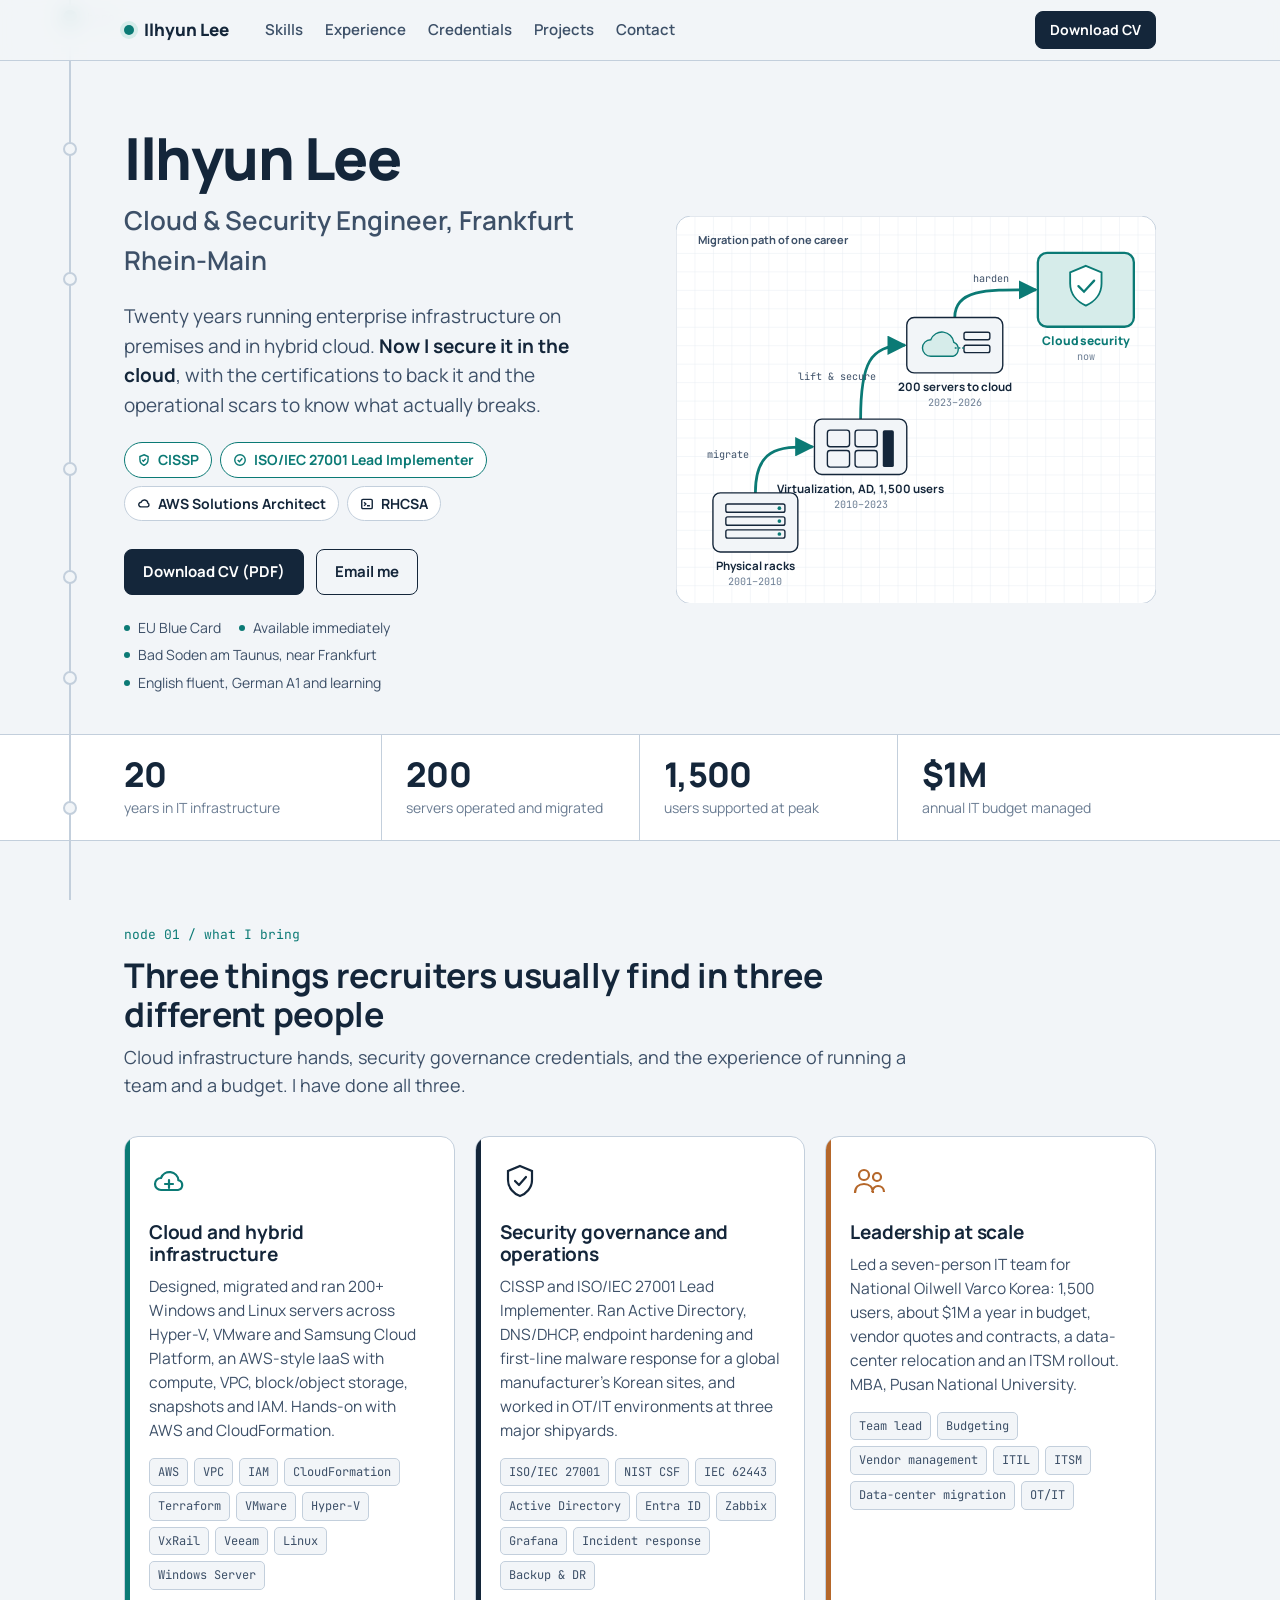
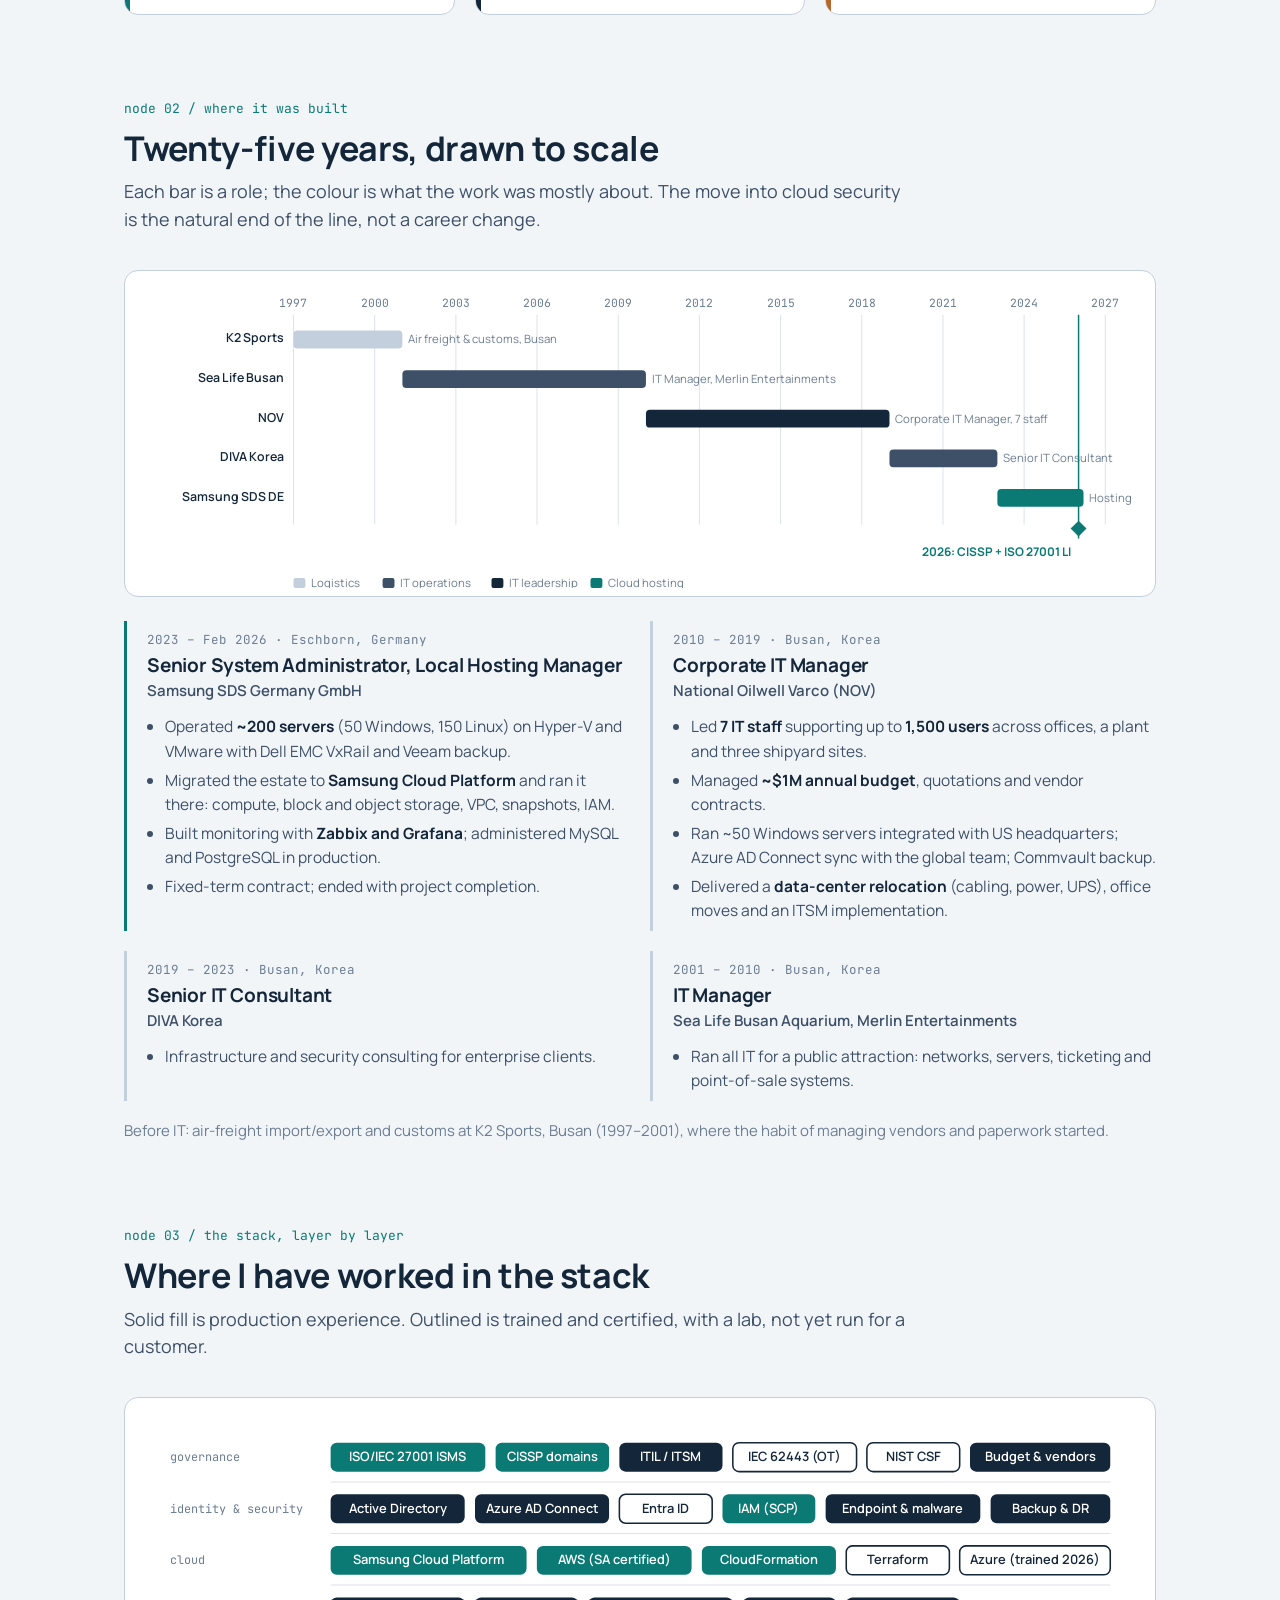
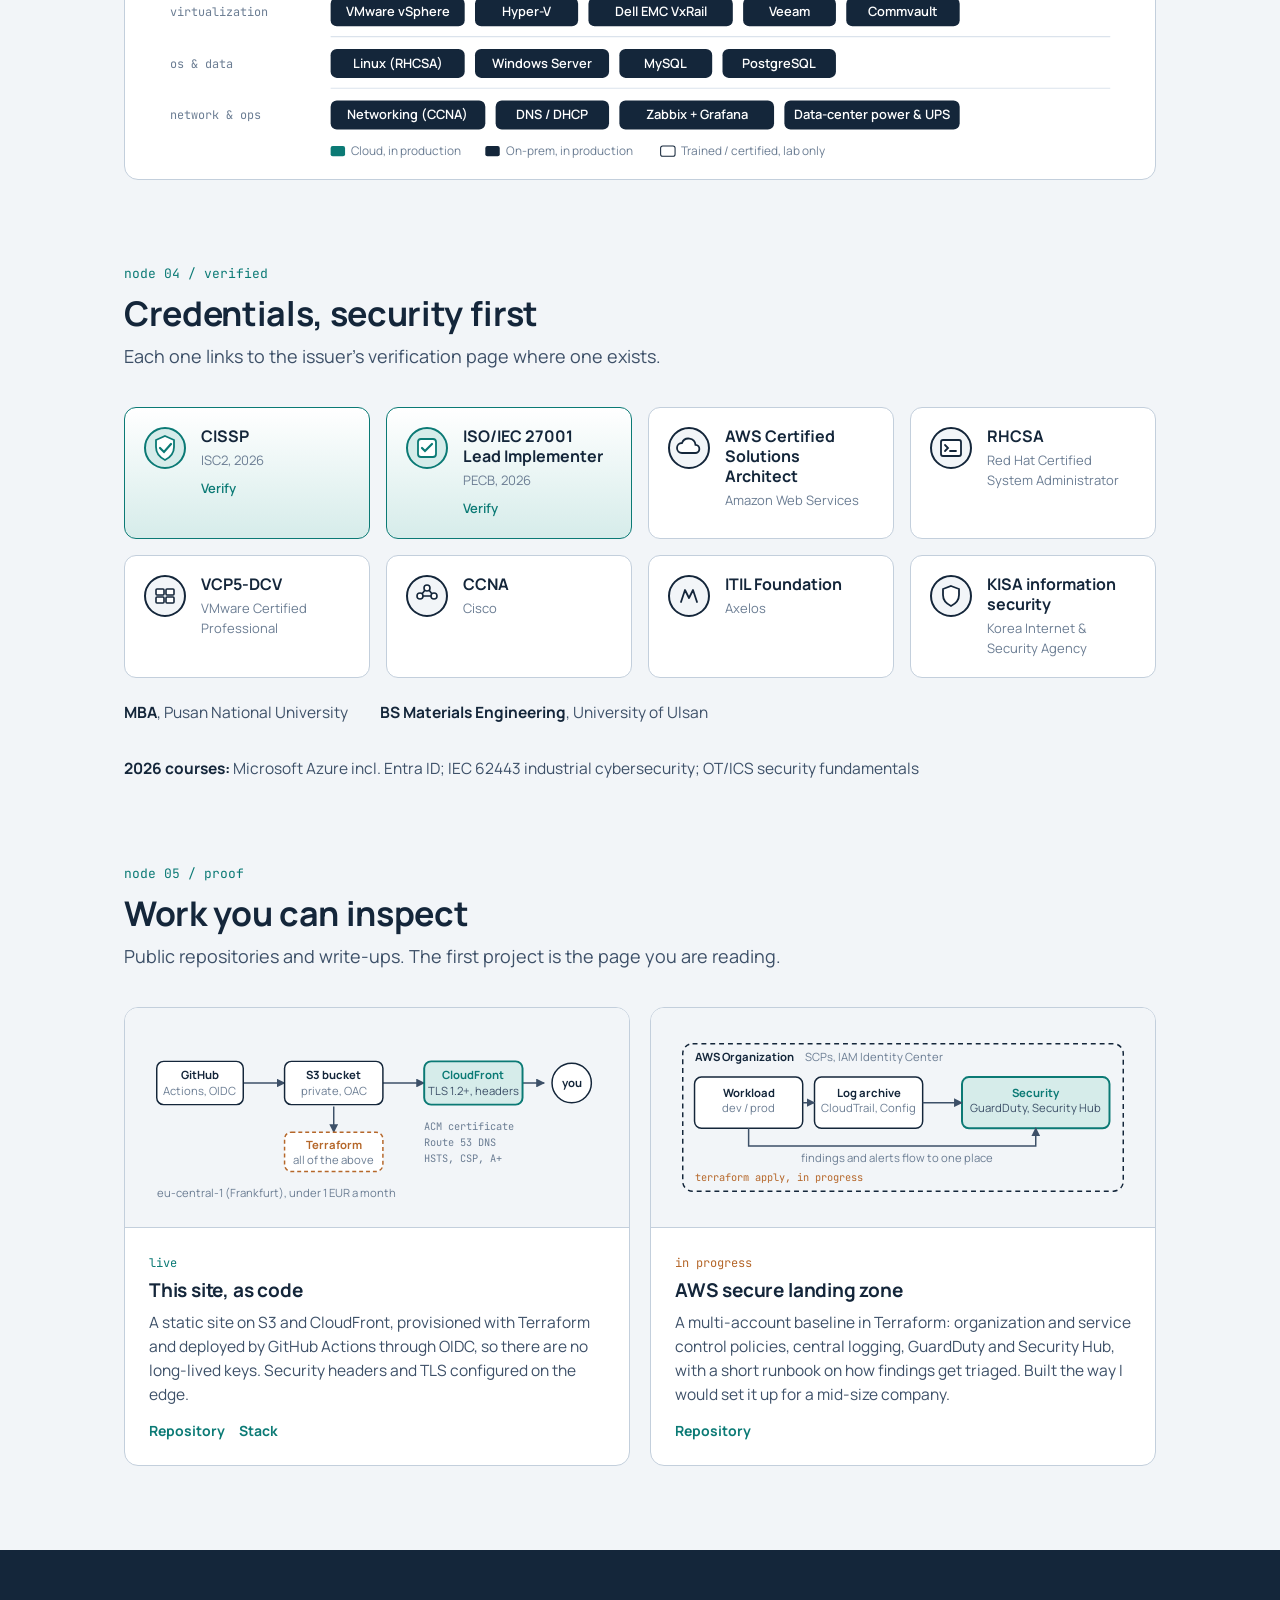
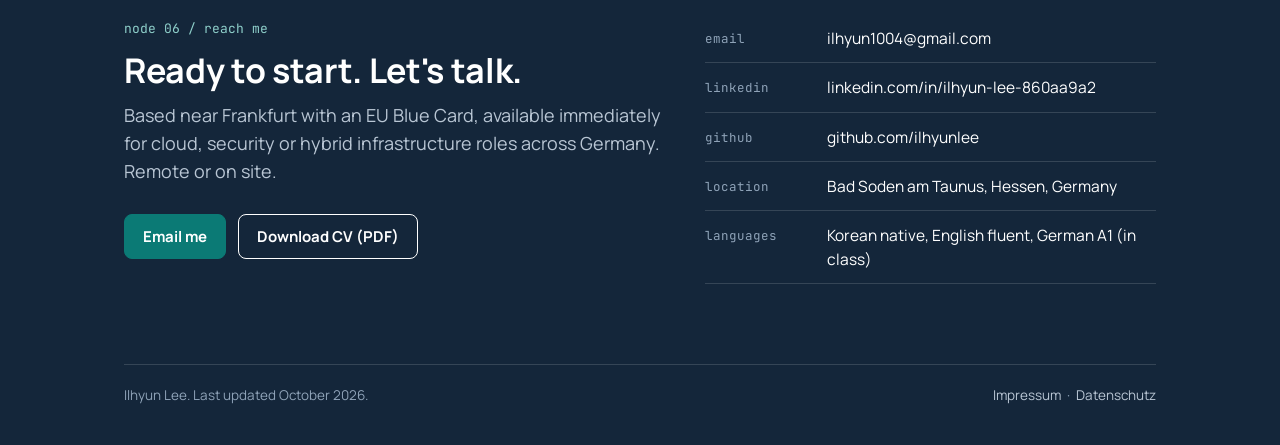
==== index.html @ 4c175e72 "Update GitHub links in index.html" ====
<!DOCTYPE html>
<html lang="en">
<head>
<meta charset="UTF-8">
<meta name="viewport" content="width=device-width, initial-scale=1">
<title>Ilhyun Lee — Cloud & Security Engineer</title>
<meta name="description" content="20+ years running enterprise infrastructure, now securing it in the cloud. CISSP, ISO/IEC 27001 Lead Implementer, AWS Solutions Architect. Frankfurt Rhein-Main, EU Blue Card, available immediately.">
<meta property="og:title" content="Ilhyun Lee — Cloud & Security Engineer">
<meta property="og:description" content="20+ years of infrastructure, now secured in the cloud. CISSP · ISO 27001 LI · AWS SA. Frankfurt area, available now.">
<meta property="og:type" content="profile">

<script type="application/ld+json">
{"@context":"https://schema.org","@type":"Person","name":"Ilhyun Lee","jobTitle":"Cloud & Security Engineer","address":{"@type":"PostalAddress","addressLocality":"Bad Soden am Taunus","addressCountry":"DE"},"email":"mailto:ilhyun1004@gmail.com","url":"https://www.linkedin.com/in/ilhyun-lee-860aa9a2","alumniOf":["University of Ulsan","Pusan National University"],"knowsAbout":["AWS","Cloud security","ISO/IEC 27001","CISSP","VMware","Hyper-V","Linux","Active Directory","IT management"]}
</script>
<style>
  @font-face { font-family: 'Manrope'; font-style: normal; font-weight: 400; font-display: swap; src: url('fonts/manrope-latin-400-normal.woff2') format('woff2'); }
  @font-face { font-family: 'Manrope'; font-style: normal; font-weight: 500; font-display: swap; src: url('fonts/manrope-latin-500-normal.woff2') format('woff2'); }
  @font-face { font-family: 'Manrope'; font-style: normal; font-weight: 600; font-display: swap; src: url('fonts/manrope-latin-600-normal.woff2') format('woff2'); }
  @font-face { font-family: 'Manrope'; font-style: normal; font-weight: 700; font-display: swap; src: url('fonts/manrope-latin-700-normal.woff2') format('woff2'); }
  @font-face { font-family: 'Manrope'; font-style: normal; font-weight: 800; font-display: swap; src: url('fonts/manrope-latin-800-normal.woff2') format('woff2'); }
  @font-face { font-family: 'JetBrains Mono'; font-style: normal; font-weight: 400; font-display: swap; src: url('fonts/jetbrains-mono-latin-400-normal.woff2') format('woff2'); }
  @font-face { font-family: 'JetBrains Mono'; font-style: normal; font-weight: 500; font-display: swap; src: url('fonts/jetbrains-mono-latin-500-normal.woff2') format('woff2'); }
  :root {
    --paper: #f2f5f8;
    --paper-2: #e6ebf1;
    --ink: #14263a;
    --ink-2: #3d5068;
    --ink-3: #6b7d93;
    --line: #c3cfdc;
    --teal: #0b7a75;
    --teal-soft: #d6ecea;
    --copper: #b5672a;
    --copper-soft: #f3e3d4;
    --white: #ffffff;
    --mono: "JetBrains Mono", ui-monospace, SFMono-Regular, Menlo, monospace;
    --sans: "Manrope", -apple-system, "Segoe UI", sans-serif;
    --max: 1080px;
  }
  * { box-sizing: border-box; }
  html { scroll-behavior: smooth; }
  @media (prefers-reduced-motion: reduce) { html { scroll-behavior: auto; } .reveal, .trace path { transition: none !important; animation: none !important; opacity: 1 !important; transform: none !important; stroke-dashoffset: 0 !important; } }
  body { margin: 0; background: var(--paper); color: var(--ink); font-family: var(--sans); font-size: 17px; line-height: 1.55; -webkit-font-smoothing: antialiased; }
  a { color: var(--teal); text-decoration: none; }
  a:hover { text-decoration: underline; }
  :focus-visible { outline: 3px solid var(--copper); outline-offset: 3px; border-radius: 4px; }
  h1, h2, h3 { margin: 0; line-height: 1.15; letter-spacing: -0.01em; }
  h2 { font-size: clamp(26px, 3.2vw, 34px); font-weight: 700; }
  h3 { font-size: 19px; font-weight: 700; }
  p { margin: 0; }
  .mono { font-family: var(--mono); font-size: 13px; letter-spacing: 0; }
  .wrap { max-width: var(--max); margin: 0 auto; padding: 0 24px; }

  /* ---------- nav ---------- */
  .nav { position: sticky; top: 0; z-index: 50; background: rgba(242,245,248,.88); backdrop-filter: blur(10px); border-bottom: 1px solid var(--line); }
  .nav .wrap { display: flex; align-items: center; gap: 24px; height: 60px; }
  .brand { font-weight: 800; font-size: 17px; color: var(--ink); display: flex; align-items: center; gap: 10px; }
  .brand .dot { width: 10px; height: 10px; border-radius: 50%; background: var(--teal); box-shadow: 0 0 0 4px var(--teal-soft); }
  .nav-links { display: flex; gap: 22px; margin-left: 12px; font-size: 15px; font-weight: 600; }
  .nav-links a { color: var(--ink-2); }
  .nav-links a.active { color: var(--teal); }
  .nav .spacer { flex: 1; }
  .btn { display: inline-flex; align-items: center; gap: 8px; padding: 10px 18px; border-radius: 8px; font-weight: 700; font-size: 15px; border: 1.5px solid var(--ink); color: var(--ink); background: transparent; cursor: pointer; }
  .btn:hover { text-decoration: none; background: var(--white); }
  .btn.primary { background: var(--ink); color: var(--white); }
  .btn.primary:hover { background: #1f3a55; }
  .btn.small { padding: 7px 14px; font-size: 14px; }
  @media (max-width: 760px) { .nav-links { display: none; } }

  /* ---------- page trace (left cable) ---------- */
  .trace { position: fixed; left: max(12px, calc((100vw - var(--max)) / 2 - 44px)); top: 0; height: 100vh; width: 28px; pointer-events: none; z-index: 5; }
  .trace .rail { position: absolute; left: 13px; top: 0; bottom: 0; width: 2px; background: var(--line); }
  .trace .fill { position: absolute; left: 13px; top: 0; width: 2px; background: var(--teal); height: 0; transition: height .15s linear; }
  .trace .node { position: absolute; left: 7px; width: 14px; height: 14px; border-radius: 50%; background: var(--paper); border: 2px solid var(--line); transition: all .3s; }
  .trace .node.on { border-color: var(--teal); background: var(--teal); box-shadow: 0 0 0 5px var(--teal-soft); }
  .trace .node span { position: absolute; left: 22px; top: -3px; white-space: nowrap; font-family: var(--mono); font-size: 11px; color: var(--ink-3); opacity: 0; transition: opacity .3s; }
  .trace .node.on span { opacity: 1; }
  @media (max-width: 1240px) { .trace { display: none; } }

  /* ---------- hero ---------- */
  .hero { padding: 64px 0 40px; }
  .hero .wrap { display: grid; grid-template-columns: 1.05fr 1fr; gap: 48px; align-items: center; }
  .hero h1 { font-size: clamp(38px, 5vw, 58px); font-weight: 800; letter-spacing: -0.025em; }
  .hero .role { font-size: clamp(20px, 2.4vw, 26px); font-weight: 600; color: var(--ink-2); margin-top: 8px; }
  .hero .lead { font-size: 19px; margin-top: 22px; max-width: 34em; color: var(--ink-2); }
  .hero .lead strong { color: var(--ink); }
  .creds { display: flex; flex-wrap: wrap; gap: 8px; margin-top: 22px; }
  .cred { display: inline-flex; align-items: center; gap: 7px; padding: 6px 12px; border-radius: 999px; background: var(--white); border: 1px solid var(--line); font-weight: 700; font-size: 14px; color: var(--ink); }
  .cred svg { width: 14px; height: 14px; }
  .cred.new { border-color: var(--teal); color: var(--teal); }
  .ctas { display: flex; gap: 12px; margin-top: 28px; flex-wrap: wrap; }
  .facts { display: flex; flex-wrap: wrap; gap: 6px 18px; margin-top: 22px; font-size: 14px; color: var(--ink-2); }
  .facts span::before { content: ""; display: inline-block; width: 6px; height: 6px; border-radius: 50%; background: var(--teal); margin-right: 8px; vertical-align: 2px; }
  .hero-map { width: 100%; height: auto; }
  @media (max-width: 900px) { .hero .wrap { grid-template-columns: 1fr; } .hero { padding-top: 40px; } }

  /* ---------- stats band ---------- */
  .stats { border-top: 1px solid var(--line); border-bottom: 1px solid var(--line); background: var(--white); }
  .stats .wrap { display: grid; grid-template-columns: repeat(4, 1fr); }
  .stat { padding: 22px 24px 22px 0; border-right: 1px solid var(--line); }
  .stat:last-child { border-right: none; }
  .stat + .stat { padding-left: 24px; }
  .stat b { display: block; font-size: 34px; font-weight: 800; letter-spacing: -0.02em; line-height: 1; }
  .stat small { display: block; margin-top: 6px; color: var(--ink-3); font-size: 14px; }
  @media (max-width: 760px) { .stats .wrap { grid-template-columns: 1fr 1fr; } .stat:nth-child(2) { border-right: none; } .stat:nth-child(3) { padding-left: 0; } }

  /* ---------- sections ---------- */
  section.block { padding: 84px 0 0; }
  .sec-head { display: grid; grid-template-columns: 1fr; gap: 10px; margin-bottom: 36px; max-width: 46em; }
  .sec-head p { color: var(--ink-2); font-size: 18px; }
  .sec-head .mono { color: var(--teal); }
  .connector { display: block; width: 100%; height: 56px; margin: 28px 0 -28px; }
  @media (max-width: 760px) { section.block { padding-top: 60px; } }

  /* pillars */
  .pillars { display: grid; grid-template-columns: repeat(3, 1fr); gap: 20px; }
  .pillar { background: var(--white); border: 1px solid var(--line); border-radius: 14px; padding: 24px; position: relative; overflow: hidden; }
  .pillar::before { content: ""; position: absolute; left: 0; top: 0; bottom: 0; width: 5px; background: var(--teal); }
  .pillar:nth-child(2)::before { background: var(--ink); }
  .pillar:nth-child(3)::before { background: var(--copper); }
  .pillar .ico { width: 40px; height: 40px; margin-bottom: 14px; }
  .pillar p { color: var(--ink-2); font-size: 15.5px; margin-top: 8px; }
  .tags { display: flex; flex-wrap: wrap; gap: 6px; margin-top: 16px; }
  .tags span { font-family: var(--mono); font-size: 12px; padding: 4px 8px; border-radius: 5px; background: var(--paper); border: 1px solid var(--line); color: var(--ink-2); }
  @media (max-width: 860px) { .pillars { grid-template-columns: 1fr; } }

  /* timeline */
  .timeline { background: var(--white); border: 1px solid var(--line); border-radius: 14px; padding: 20px 20px 8px; overflow-x: auto; }
  .timeline svg { width: 100%; min-width: 720px; height: auto; display: block; }
  .roles { display: grid; grid-template-columns: repeat(2, 1fr); gap: 20px; margin-top: 24px; }
  .role-card { border-left: 3px solid var(--line); padding: 4px 0 4px 20px; }
  .role-card.now { border-left-color: var(--teal); }
  .role-card .when { font-family: var(--mono); font-size: 12.5px; color: var(--ink-3); }
  .role-card h3 { margin-top: 4px; }
  .role-card .org { color: var(--ink-2); font-weight: 600; font-size: 15px; margin-top: 2px; }
  .role-card ul { margin: 12px 0 0; padding-left: 18px; color: var(--ink-2); font-size: 15.5px; }
  .role-card li { margin-bottom: 5px; }
  .role-card li b { color: var(--ink); font-weight: 700; }
  .earlier { margin-top: 18px; color: var(--ink-3); font-size: 15px; }
  @media (max-width: 860px) { .roles { grid-template-columns: 1fr; } }

  /* skills stack */
  .stack { background: var(--white); border: 1px solid var(--line); border-radius: 14px; padding: 20px; }
  .stack svg { width: 100%; height: auto; display: block; }

  /* certs */
  .certs { display: grid; grid-template-columns: repeat(4, 1fr); gap: 16px; }
  .cert { background: var(--white); border: 1px solid var(--line); border-radius: 12px; padding: 18px; display: grid; grid-template-columns: 44px 1fr; gap: 14px; align-items: start; }
  .cert.key { border-color: var(--teal); background: linear-gradient(180deg, var(--white), var(--teal-soft)); }
  .cert .seal { width: 44px; height: 44px; }
  .cert b { display: block; font-size: 16px; line-height: 1.25; }
  .cert small { display: block; color: var(--ink-3); font-size: 13px; margin-top: 4px; }
  .cert a { font-size: 13px; font-weight: 600; margin-top: 8px; display: inline-block; }
  .edu { margin-top: 22px; display: flex; gap: 32px; flex-wrap: wrap; color: var(--ink-2); font-size: 15.5px; }
  .edu b { color: var(--ink); }
  @media (max-width: 900px) { .certs { grid-template-columns: repeat(2, 1fr); } }
  @media (max-width: 520px) { .certs { grid-template-columns: 1fr; } }

  /* projects */
  .projects { display: grid; grid-template-columns: 1fr 1fr; gap: 20px; }
  .project { background: var(--white); border: 1px solid var(--line); border-radius: 14px; overflow: hidden; display: flex; flex-direction: column; }
  .project .fig { background: var(--paper); border-bottom: 1px solid var(--line); padding: 16px; }
  .project .fig svg { width: 100%; height: auto; display: block; }
  .project .body { padding: 20px 24px 24px; }
  .project .status { font-family: var(--mono); font-size: 12px; color: var(--teal); }
  .project .status.plan { color: var(--copper); }
  .project h3 { margin-top: 6px; }
  .project p { color: var(--ink-2); font-size: 15.5px; margin-top: 8px; }
  .project .links { margin-top: 14px; display: flex; gap: 14px; font-weight: 700; font-size: 14px; }
  @media (max-width: 860px) { .projects { grid-template-columns: 1fr; } }

  /* contact */
  .contact { margin-top: 84px; background: var(--ink); color: var(--white); padding: 64px 0 40px; }
  .contact h2 { color: var(--white); }
  .contact .wrap { display: grid; grid-template-columns: 1.2fr 1fr; gap: 40px; align-items: start; }
  .contact p { color: #b9c6d4; font-size: 18px; margin-top: 12px; max-width: 32em; }
  .contact .ctas .btn { border-color: var(--white); color: var(--white); }
  .contact .ctas .btn.primary { background: var(--teal); border-color: var(--teal); }
  .contact .ctas .btn:hover { background: rgba(255,255,255,.08); }
  .contact .ctas .btn.primary:hover { background: #0d8f89; }
  .chan { list-style: none; margin: 0; padding: 0; }
  .chan li { display: grid; grid-template-columns: 110px 1fr; gap: 12px; padding: 12px 0; border-bottom: 1px solid rgba(255,255,255,.14); font-size: 15.5px; }
  .chan li span:first-child { color: #8fa3b8; font-family: var(--mono); font-size: 12.5px; padding-top: 3px; }
  .chan a { color: var(--white); }
  .foot { margin-top: 40px; padding-top: 20px; border-top: 1px solid rgba(255,255,255,.14); display: flex; justify-content: space-between; flex-wrap: wrap; gap: 10px; font-size: 13.5px; color: #8fa3b8; }
  .foot a { color: #b9c6d4; }
  @media (max-width: 860px) { .contact .wrap { grid-template-columns: 1fr; } }

  /* reveal: one orchestrated entrance per section */
  .reveal { opacity: 0; transform: translateY(14px); transition: opacity .6s ease, transform .6s ease; }
  .reveal.in { opacity: 1; transform: none; }
  /* draw-in for svg paths */
  .draw path.d, .draw line.d, .draw polyline.d { stroke-dasharray: 1200; stroke-dashoffset: 1200; transition: stroke-dashoffset 1.6s ease .2s; }
  .draw.in path.d, .draw.in line.d, .draw.in polyline.d { stroke-dashoffset: 0; }
</style>
</head>
<body>

<!-- left page trace -->
<div class="trace" aria-hidden="true">
  <div class="rail"></div><div class="fill" id="traceFill"></div>
</div>

<header class="nav">
  <div class="wrap">
    <a class="brand" href="#top"><span class="dot"></span>Ilhyun Lee</a>
    <nav class="nav-links" aria-label="Sections">
      <a href="#skills">Skills</a><a href="#experience">Experience</a><a href="#credentials">Credentials</a><a href="#projects">Projects</a><a href="#contact">Contact</a>
    </nav>
    <span class="spacer"></span>
    <a class="btn small primary" href="Ilhyun-Lee-CV-EN.pdf" download>Download CV</a>
  </div>
</header>

<main id="top">
<!-- ================= HERO ================= -->
<section class="hero">
  <div class="wrap">
    <div>
      <h1>Ilhyun Lee</h1>
      <p class="role">Cloud &amp; Security Engineer, Frankfurt Rhein-Main</p>
      <p class="lead">Twenty years running enterprise infrastructure on premises and in hybrid cloud. <strong>Now I secure it in the cloud</strong>, with the certifications to back it and the operational scars to know what actually breaks.</p>
      <div class="creds">
        <span class="cred new"><svg viewBox="0 0 24 24" fill="none" stroke="currentColor" stroke-width="2.4"><path d="M12 3l7 3v5c0 5-3.5 8.5-7 10-3.5-1.5-7-5-7-10V6z"/><path d="M9 12l2 2 4-4"/></svg>CISSP</span>
        <span class="cred new"><svg viewBox="0 0 24 24" fill="none" stroke="currentColor" stroke-width="2.4"><circle cx="12" cy="12" r="9"/><path d="M8 12l3 3 5-6"/></svg>ISO/IEC 27001 Lead Implementer</span>
        <span class="cred"><svg viewBox="0 0 24 24" fill="none" stroke="currentColor" stroke-width="2.4"><path d="M7 17a4 4 0 010-8 6 6 0 0111.6 1.5A3.5 3.5 0 0118 17z"/></svg>AWS Solutions Architect</span>
        <span class="cred"><svg viewBox="0 0 24 24" fill="none" stroke="currentColor" stroke-width="2.4"><rect x="3" y="4" width="18" height="16" rx="2"/><path d="M7 9l3 3-3 3M12 15h5"/></svg>RHCSA</span>
      </div>
      <div class="ctas">
        <a class="btn primary" href="Ilhyun-Lee-CV-EN.pdf" download>Download CV (PDF)</a>
        <a class="btn" href="mailto:ilhyun1004@gmail.com">Email me</a>
      </div>
      <div class="facts">
        <span>EU Blue Card</span><span>Available immediately</span><span>Bad Soden am Taunus, near Frankfurt</span><span>English fluent, German A1 and learning</span>
      </div>
    </div>

    <!-- hero map: career as a migration path -->
    <svg class="hero-map draw" viewBox="0 0 520 420" role="img" aria-label="Career path drawn as a migration map: physical racks, virtualization, hybrid and cloud platform, and now cloud security" font-family="Manrope, sans-serif">
      <defs>
        <marker id="ar" viewBox="0 0 10 10" refX="9" refY="5" markerWidth="7" markerHeight="7" orient="auto"><path d="M0 0L10 5L0 10z" fill="#0b7a75"/></marker>
        <pattern id="grid" width="20" height="20" patternUnits="userSpaceOnUse"><path d="M20 0H0V20" fill="none" stroke="#dbe3ec" stroke-width="1"/></pattern>
      </defs>
      <rect width="520" height="420" rx="16" fill="#fff" stroke="#c3cfdc"/>
      <rect x="1" y="1" width="518" height="418" rx="16" fill="url(#grid)" opacity=".7"/>

      <!-- route -->
      <g fill="none" stroke="#0b7a75" stroke-width="3" marker-end="url(#ar)">
        <path class="d" d="M86 300 C 86 252, 110 250, 148 250"/>
        <path class="d" d="M200 220 C 200 160, 210 140, 248 140"/>
        <path class="d" d="M302 110 C 302 78, 340 80, 390 80"/>
      </g>

      <!-- node 1: physical -->
      <g>
        <rect x="40" y="300" width="92" height="64" rx="8" fill="#f2f5f8" stroke="#14263a" stroke-width="1.5"/>
        <g stroke="#14263a" stroke-width="1.5" fill="none">
          <rect x="54" y="312" width="64" height="9" rx="2"/><rect x="54" y="326" width="64" height="9" rx="2"/><rect x="54" y="340" width="64" height="9" rx="2"/>
        </g>
        <g fill="#0b7a75"><circle cx="112" cy="316.5" r="2"/><circle cx="112" cy="330.5" r="2"/><circle cx="112" cy="344.5" r="2"/></g>
        <text x="86" y="384" text-anchor="middle" font-size="12.5" font-weight="700" fill="#14263a">Physical racks</text>
        <text x="86" y="400" text-anchor="middle" font-size="11" fill="#6b7d93" font-family="JetBrains Mono, monospace">2001–2010</text>
      </g>

      <!-- node 2: virtualization + DC ops -->
      <g>
        <rect x="150" y="220" width="100" height="60" rx="8" fill="#f2f5f8" stroke="#14263a" stroke-width="1.5"/>
        <g fill="none" stroke="#14263a" stroke-width="1.5">
          <rect x="164" y="232" width="24" height="18" rx="3"/><rect x="194" y="232" width="24" height="18" rx="3"/><rect x="164" y="254" width="24" height="18" rx="3"/><rect x="194" y="254" width="24" height="18" rx="3"/>
        </g>
        <rect x="224" y="232" width="12" height="40" rx="2" fill="#14263a"/>
        <text x="200" y="300" text-anchor="middle" font-size="12.5" font-weight="700" fill="#14263a">Virtualization, AD, 1,500 users</text>
        <text x="200" y="316" text-anchor="middle" font-size="11" fill="#6b7d93" font-family="JetBrains Mono, monospace">2010–2023</text>
      </g>

      <!-- node 3: hybrid / cloud platform -->
      <g>
        <rect x="250" y="110" width="104" height="60" rx="8" fill="#f2f5f8" stroke="#14263a" stroke-width="1.5"/>
        <path d="M276 152a9 9 0 010-18 13 13 0 0125 3 8 8 0 01-1 15z" fill="#d6ecea" stroke="#0b7a75" stroke-width="1.5"/>
        <g fill="none" stroke="#14263a" stroke-width="1.5"><rect x="312" y="126" width="28" height="8" rx="2"/><rect x="312" y="140" width="28" height="8" rx="2"/></g>
        <path d="M302 143h10" stroke="#0b7a75" stroke-width="1.5" stroke-dasharray="2 2"/>
        <text x="302" y="190" text-anchor="middle" font-size="12.5" font-weight="700" fill="#14263a">200 servers to cloud</text>
        <text x="302" y="206" text-anchor="middle" font-size="11" fill="#6b7d93" font-family="JetBrains Mono, monospace">2023–2026</text>
      </g>

      <!-- node 4: cloud security (now) -->
      <g>
        <rect x="392" y="40" width="104" height="80" rx="10" fill="#d6ecea" stroke="#0b7a75" stroke-width="2.5"/>
        <path d="M444 54l17 7v12c0 12-8 20-17 24-9-4-17-12-17-24V61z" fill="#fff" stroke="#0b7a75" stroke-width="2"/>
        <path d="M436 76l6 6 11-12" fill="none" stroke="#0b7a75" stroke-width="2.5" stroke-linecap="round"/>
        <text x="444" y="140" text-anchor="middle" font-size="13" font-weight="800" fill="#0b7a75">Cloud security</text>
        <text x="444" y="156" text-anchor="middle" font-size="11" fill="#6b7d93" font-family="JetBrains Mono, monospace">now</text>
      </g>

      <!-- legend chips along the route -->
      <g font-size="11" font-family="JetBrains Mono, monospace" fill="#3d5068">
        <text x="34" y="262">migrate</text>
        <text x="132" y="178">lift &amp; secure</text>
        <text x="322" y="72">harden</text>
      </g>
      <text x="24" y="30" font-size="12" font-weight="700" fill="#3d5068">Migration path of one career</text>
    </svg>
  </div>
</section>

<!-- ================= STATS ================= -->
<div class="stats">
  <div class="wrap">
    <div class="stat"><b data-count="20">20</b><small>years in IT infrastructure</small></div>
    <div class="stat"><b data-count="200">200</b><small>servers operated and migrated</small></div>
    <div class="stat"><b data-count="1500">1,500</b><small>users supported at peak</small></div>
    <div class="stat"><b>$1M</b><small>annual IT budget managed</small></div>
  </div>
</div>

<!-- ================= SKILLS ================= -->
<section class="block reveal" id="skills">
  <div class="wrap">
    <div class="sec-head">
      <span class="mono">node 01 / what I bring</span>
      <h2>Three things recruiters usually find in three different people</h2>
      <p>Cloud infrastructure hands, security governance credentials, and the experience of running a team and a budget. I have done all three.</p>
    </div>
    <div class="pillars">
      <article class="pillar">
        <svg class="ico" viewBox="0 0 40 40" fill="none" stroke="#0b7a75" stroke-width="2.2"><path d="M12 29a6 6 0 010-12 9 9 0 0117.4 2.2A5 5 0 0129 29z"/><path d="M16 23h8M20 19v8" stroke-linecap="round"/></svg>
        <h3>Cloud and hybrid infrastructure</h3>
        <p>Designed, migrated and ran 200+ Windows and Linux servers across Hyper-V, VMware and Samsung Cloud Platform, an AWS-style IaaS with compute, VPC, block/object storage, snapshots and IAM. Hands-on with AWS and CloudFormation.</p>
        <div class="tags"><span>AWS</span><span>VPC</span><span>IAM</span><span>CloudFormation</span><span>Terraform</span><span>VMware</span><span>Hyper-V</span><span>VxRail</span><span>Veeam</span><span>Linux</span><span>Windows Server</span></div>
      </article>
      <article class="pillar">
        <svg class="ico" viewBox="0 0 40 40" fill="none" stroke="#14263a" stroke-width="2.2"><path d="M20 5l12 5v9c0 8-6 14-12 16-6-2-12-8-12-16v-9z"/><path d="M15 20l4 4 7-8" stroke-linecap="round" stroke-linejoin="round"/></svg>
        <h3>Security governance and operations</h3>
        <p>CISSP and ISO/IEC 27001 Lead Implementer. Ran Active Directory, DNS/DHCP, endpoint hardening and first-line malware response for a global manufacturer's Korean sites, and worked in OT/IT environments at three major shipyards.</p>
        <div class="tags"><span>ISO/IEC 27001</span><span>NIST CSF</span><span>IEC 62443</span><span>Active Directory</span><span>Entra ID</span><span>Zabbix</span><span>Grafana</span><span>Incident response</span><span>Backup &amp; DR</span></div>
      </article>
      <article class="pillar">
        <svg class="ico" viewBox="0 0 40 40" fill="none" stroke="#b5672a" stroke-width="2.2"><circle cx="14" cy="14" r="5"/><circle cx="27" cy="16" r="4"/><path d="M5 32c0-6 4-9 9-9s9 3 9 9M22 31c1-4 3-6 6-6s6 2 6 6"/></svg>
        <h3>Leadership at scale</h3>
        <p>Led a seven-person IT team for National Oilwell Varco Korea: 1,500 users, about $1M a year in budget, vendor quotes and contracts, a data-center relocation and an ITSM rollout. MBA, Pusan National University.</p>
        <div class="tags"><span>Team lead</span><span>Budgeting</span><span>Vendor management</span><span>ITIL</span><span>ITSM</span><span>Data-center migration</span><span>OT/IT</span></div>
      </article>
    </div>
  </div>
</section>

<!-- ================= EXPERIENCE ================= -->
<section class="block reveal" id="experience">
  <div class="wrap">
    <div class="sec-head">
      <span class="mono">node 02 / where it was built</span>
      <h2>Twenty-five years, drawn to scale</h2>
      <p>Each bar is a role; the colour is what the work was mostly about. The move into cloud security is the natural end of the line, not a career change.</p>
    </div>
    <div class="timeline draw">
      <svg viewBox="-40 0 1000 300" role="img" aria-label="Timeline 1997 to 2026: logistics at K2 Sports, IT management at Sea Life Busan, corporate IT manager at NOV, senior IT consultant at DIVA Korea, senior system administrator at Samsung SDS Germany, then CISSP and ISO 27001 Lead Implementer in 2026" font-family="Manrope, sans-serif">
        <!-- scale: 1997..2027 → x 110..930 ; 1 year = 27.33px -->
        <g font-family="JetBrains Mono, monospace" font-size="11.5" fill="#6b7d93">
          <g stroke="#dbe3ec"><line x1="110" x2="110" y1="24" y2="236"/><line x1="192" x2="192" y1="24" y2="236"/><line x1="274" x2="274" y1="24" y2="236"/><line x1="356" x2="356" y1="24" y2="236"/><line x1="438" x2="438" y1="24" y2="236"/><line x1="520" x2="520" y1="24" y2="236"/><line x1="602" x2="602" y1="24" y2="236"/><line x1="684" x2="684" y1="24" y2="236"/><line x1="766" x2="766" y1="24" y2="236"/><line x1="848" x2="848" y1="24" y2="236"/><line x1="930" x2="930" y1="24" y2="236"/></g>
          <text x="110" y="16" text-anchor="middle">1997</text><text x="192" y="16" text-anchor="middle">2000</text><text x="274" y="16" text-anchor="middle">2003</text><text x="356" y="16" text-anchor="middle">2006</text><text x="438" y="16" text-anchor="middle">2009</text><text x="520" y="16" text-anchor="middle">2012</text><text x="602" y="16" text-anchor="middle">2015</text><text x="684" y="16" text-anchor="middle">2018</text><text x="766" y="16" text-anchor="middle">2021</text><text x="848" y="16" text-anchor="middle">2024</text><text x="930" y="16" text-anchor="middle">2027</text>
        </g>
        <!-- rows -->
        <g font-size="12.5" fill="#14263a">
          <text x="100" y="52" text-anchor="end" font-weight="600">K2 Sports</text>
          <rect x="110" y="40" width="110" height="18" rx="4" fill="#c3cfdc"/>
          <text x="226" y="53" font-size="11.5" fill="#6b7d93">Air freight &amp; customs, Busan</text>

          <text x="100" y="92" text-anchor="end" font-weight="600">Sea Life Busan</text>
          <rect x="220" y="80" width="246" height="18" rx="4" fill="#3d5068"/>
          <text x="472" y="93" font-size="11.5" fill="#6b7d93">IT Manager, Merlin Entertainments</text>

          <text x="100" y="132" text-anchor="end" font-weight="600">NOV</text>
          <rect x="466" y="120" width="246" height="18" rx="4" fill="#14263a"/>
          <text x="718" y="133" font-size="11.5" fill="#6b7d93">Corporate IT Manager, 7 staff</text>

          <text x="100" y="172" text-anchor="end" font-weight="600">DIVA Korea</text>
          <rect x="712" y="160" width="109" height="18" rx="4" fill="#3d5068"/>
          <text x="827" y="173" font-size="11.5" fill="#6b7d93">Senior IT Consultant</text>

          <text x="100" y="212" text-anchor="end" font-weight="600">Samsung SDS DE</text>
          <rect x="821" y="200" width="87" height="18" rx="4" fill="#0b7a75"/>
          <text x="914" y="213" font-size="11.5" fill="#6b7d93">Hosting</text>
        </g>
        <!-- 2026 milestone -->
        <line class="d" x1="903" x2="903" y1="24" y2="250" stroke="#0b7a75" stroke-width="1.5" stroke-dasharray="4 4"/>
        <path d="M903 232l8 8-8 8-8-8z" fill="#0b7a75"/>
        <text x="895" y="268" text-anchor="end" font-size="12" font-weight="700" fill="#0b7a75">2026: CISSP + ISO 27001 LI</text>
        <!-- legend -->
        <g font-size="11.5" fill="#6b7d93" transform="translate(110 290)">
          <rect width="12" height="10" rx="2" fill="#c3cfdc"/><text x="18" y="9">Logistics</text>
          <rect x="90" width="12" height="10" rx="2" fill="#3d5068"/><text x="108" y="9">IT operations</text>
          <rect x="200" width="12" height="10" rx="2" fill="#14263a"/><text x="218" y="9">IT leadership</text>
          <rect x="300" width="12" height="10" rx="2" fill="#0b7a75"/><text x="318" y="9">Cloud hosting</text>
        </g>
      </svg>
    </div>

    <div class="roles">
      <article class="role-card now">
        <span class="when">2023 – Feb 2026 · Eschborn, Germany</span>
        <h3>Senior System Administrator, Local Hosting Manager</h3>
        <p class="org">Samsung SDS Germany GmbH</p>
        <ul>
          <li>Operated <b>~200 servers</b> (50 Windows, 150 Linux) on Hyper-V and VMware with Dell EMC VxRail and Veeam backup.</li>
          <li>Migrated the estate to <b>Samsung Cloud Platform</b> and ran it there: compute, block and object storage, VPC, snapshots, IAM.</li>
          <li>Built monitoring with <b>Zabbix and Grafana</b>; administered MySQL and PostgreSQL in production.</li>
          <li>Fixed-term contract; ended with project completion.</li>
        </ul>
      </article>
      <article class="role-card">
        <span class="when">2010 – 2019 · Busan, Korea</span>
        <h3>Corporate IT Manager</h3>
        <p class="org">National Oilwell Varco (NOV)</p>
        <ul>
          <li>Led <b>7 IT staff</b> supporting up to <b>1,500 users</b> across offices, a plant and three shipyard sites.</li>
          <li>Managed <b>~$1M annual budget</b>, quotations and vendor contracts.</li>
          <li>Ran ~50 Windows servers integrated with US headquarters; Azure AD Connect sync with the global team; Commvault backup.</li>
          <li>Delivered a <b>data-center relocation</b> (cabling, power, UPS), office moves and an ITSM implementation.</li>
        </ul>
      </article>
      <article class="role-card">
        <span class="when">2019 – 2023 · Busan, Korea</span>
        <h3>Senior IT Consultant</h3>
        <p class="org">DIVA Korea</p>
        <ul>
          <li>Infrastructure and security consulting for enterprise clients.</li>
        </ul>
      </article>
      <article class="role-card">
        <span class="when">2001 – 2010 · Busan, Korea</span>
        <h3>IT Manager</h3>
        <p class="org">Sea Life Busan Aquarium, Merlin Entertainments</p>
        <ul>
          <li>Ran all IT for a public attraction: networks, servers, ticketing and point-of-sale systems.</li>
        </ul>
      </article>
    </div>
    <p class="earlier">Before IT: air-freight import/export and customs at K2 Sports, Busan (1997–2001), where the habit of managing vendors and paperwork started.</p>
  </div>
</section>

<!-- ================= STACK ================= -->
<section class="block reveal" id="stack">
  <div class="wrap">
    <div class="sec-head">
      <span class="mono">node 03 / the stack, layer by layer</span>
      <h2>Where I have worked in the stack</h2>
      <p>Solid fill is production experience. Outlined is trained and certified, with a lab, not yet run for a customer.</p>
    </div>
    <div class="stack">
      <svg viewBox="0 0 960 330" role="img" aria-label="Technology stack by layer: governance, identity and security, cloud platforms, virtualization and backup, operating systems and databases, networks and monitoring; most are production experience, Azure and Terraform are trained" font-family="Manrope, sans-serif" font-size="12.5">
        <defs><pattern id="hatch" width="6" height="6" patternUnits="userSpaceOnUse" patternTransform="rotate(45)"><line x1="0" y1="0" x2="0" y2="6" stroke="#9fb0c2" stroke-width="1.2"/></pattern></defs>
        <g fill="#6b7d93" font-family="JetBrains Mono, monospace" font-size="11.5">
          <text x="24" y="42">governance</text><text x="24" y="92">identity &amp; security</text><text x="24" y="142">cloud</text><text x="24" y="192">virtualization</text><text x="24" y="242">os &amp; data</text><text x="24" y="292">network &amp; ops</text>
        </g>
        <g stroke="#dbe3ec"><line x1="180" x2="936" y1="62" y2="62"/><line x1="180" x2="936" y1="112" y2="112"/><line x1="180" x2="936" y1="162" y2="162"/><line x1="180" x2="936" y1="212" y2="212"/><line x1="180" x2="936" y1="262" y2="262"/></g>

        <!-- governance -->
        <g fill="#14263a" font-weight="600">
          <rect x="180" y="24" width="150" height="28" rx="6" fill="#0b7a75"/><text x="255" y="42" text-anchor="middle" fill="#fff">ISO/IEC 27001 ISMS</text>
          <rect x="340" y="24" width="110" height="28" rx="6" fill="#0b7a75"/><text x="395" y="42" text-anchor="middle" fill="#fff">CISSP domains</text>
          <rect x="460" y="24" width="100" height="28" rx="6" fill="#14263a"/><text x="510" y="42" text-anchor="middle" fill="#fff">ITIL / ITSM</text>
          <rect x="570" y="24" width="120" height="28" rx="6" fill="none" stroke="#14263a" stroke-width="1.5"/><text x="630" y="42" text-anchor="middle">IEC 62443 (OT)</text>
          <rect x="700" y="24" width="90" height="28" rx="6" fill="none" stroke="#14263a" stroke-width="1.5"/><text x="745" y="42" text-anchor="middle">NIST CSF</text>
          <rect x="800" y="24" width="136" height="28" rx="6" fill="#14263a"/><text x="868" y="42" text-anchor="middle" fill="#fff">Budget &amp; vendors</text>
        </g>
        <!-- identity & security -->
        <g fill="#14263a" font-weight="600">
          <rect x="180" y="74" width="130" height="28" rx="6" fill="#14263a"/><text x="245" y="92" text-anchor="middle" fill="#fff">Active Directory</text>
          <rect x="320" y="74" width="130" height="28" rx="6" fill="#14263a"/><text x="385" y="92" text-anchor="middle" fill="#fff">Azure AD Connect</text>
          <rect x="460" y="74" width="90" height="28" rx="6" fill="none" stroke="#14263a" stroke-width="1.5"/><text x="505" y="92" text-anchor="middle">Entra ID</text>
          <rect x="560" y="74" width="90" height="28" rx="6" fill="#0b7a75"/><text x="605" y="92" text-anchor="middle" fill="#fff">IAM (SCP)</text>
          <rect x="660" y="74" width="150" height="28" rx="6" fill="#14263a"/><text x="735" y="92" text-anchor="middle" fill="#fff">Endpoint &amp; malware</text>
          <rect x="820" y="74" width="116" height="28" rx="6" fill="#14263a"/><text x="878" y="92" text-anchor="middle" fill="#fff">Backup &amp; DR</text>
        </g>
        <!-- cloud -->
        <g fill="#14263a" font-weight="600">
          <rect x="180" y="124" width="190" height="28" rx="6" fill="#0b7a75"/><text x="275" y="142" text-anchor="middle" fill="#fff">Samsung Cloud Platform</text>
          <rect x="380" y="124" width="150" height="28" rx="6" fill="#0b7a75"/><text x="455" y="142" text-anchor="middle" fill="#fff">AWS (SA certified)</text>
          <rect x="540" y="124" width="130" height="28" rx="6" fill="#0b7a75"/><text x="605" y="142" text-anchor="middle" fill="#fff">CloudFormation</text>
          <rect x="680" y="124" width="100" height="28" rx="6" fill="none" stroke="#14263a" stroke-width="1.5"/><text x="730" y="142" text-anchor="middle">Terraform</text>
          <rect x="790" y="124" width="146" height="28" rx="6" fill="none" stroke="#14263a" stroke-width="1.5"/><text x="863" y="142" text-anchor="middle">Azure (trained 2026)</text>
        </g>
        <!-- virtualization -->
        <g fill="#14263a" font-weight="600">
          <rect x="180" y="174" width="130" height="28" rx="6" fill="#14263a"/><text x="245" y="192" text-anchor="middle" fill="#fff">VMware vSphere</text>
          <rect x="320" y="174" width="100" height="28" rx="6" fill="#14263a"/><text x="370" y="192" text-anchor="middle" fill="#fff">Hyper-V</text>
          <rect x="430" y="174" width="140" height="28" rx="6" fill="#14263a"/><text x="500" y="192" text-anchor="middle" fill="#fff">Dell EMC VxRail</text>
          <rect x="580" y="174" width="90" height="28" rx="6" fill="#14263a"/><text x="625" y="192" text-anchor="middle" fill="#fff">Veeam</text>
          <rect x="680" y="174" width="110" height="28" rx="6" fill="#14263a"/><text x="735" y="192" text-anchor="middle" fill="#fff">Commvault</text>
        </g>
        <!-- os & data -->
        <g fill="#14263a" font-weight="600">
          <rect x="180" y="224" width="130" height="28" rx="6" fill="#14263a"/><text x="245" y="242" text-anchor="middle" fill="#fff">Linux (RHCSA)</text>
          <rect x="320" y="224" width="130" height="28" rx="6" fill="#14263a"/><text x="385" y="242" text-anchor="middle" fill="#fff">Windows Server</text>
          <rect x="460" y="224" width="90" height="28" rx="6" fill="#14263a"/><text x="505" y="242" text-anchor="middle" fill="#fff">MySQL</text>
          <rect x="560" y="224" width="110" height="28" rx="6" fill="#14263a"/><text x="615" y="242" text-anchor="middle" fill="#fff">PostgreSQL</text>
        </g>
        <!-- network & ops -->
        <g fill="#14263a" font-weight="600">
          <rect x="180" y="274" width="150" height="28" rx="6" fill="#14263a"/><text x="255" y="292" text-anchor="middle" fill="#fff">Networking (CCNA)</text>
          <rect x="340" y="274" width="110" height="28" rx="6" fill="#14263a"/><text x="395" y="292" text-anchor="middle" fill="#fff">DNS / DHCP</text>
          <rect x="460" y="274" width="150" height="28" rx="6" fill="#14263a"/><text x="535" y="292" text-anchor="middle" fill="#fff">Zabbix + Grafana</text>
          <rect x="620" y="274" width="170" height="28" rx="6" fill="#14263a"/><text x="705" y="292" text-anchor="middle" fill="#fff">Data-center power &amp; UPS</text>
        </g>
        <!-- legend -->
        <g transform="translate(180 318)" font-size="11.5" fill="#6b7d93">
          <rect width="14" height="10" rx="2" fill="#0b7a75"/><text x="20" y="9">Cloud, in production</text>
          <rect x="150" width="14" height="10" rx="2" fill="#14263a"/><text x="170" y="9">On-prem, in production</text>
          <rect x="320" width="14" height="10" rx="2" fill="none" stroke="#14263a"/><text x="340" y="9">Trained / certified, lab only</text>
        </g>
      </svg>
    </div>
  </div>
</section>

<!-- ================= CREDENTIALS ================= -->
<section class="block reveal" id="credentials">
  <div class="wrap">
    <div class="sec-head">
      <span class="mono">node 04 / verified</span>
      <h2>Credentials, security first</h2>
      <p>Each one links to the issuer's verification page where one exists.</p>
    </div>
    <div class="certs">
      <article class="cert key">
        <svg class="seal" viewBox="0 0 44 44" fill="none"><circle cx="22" cy="22" r="20" fill="#d6ecea" stroke="#0b7a75" stroke-width="2"/><path d="M22 10l9 4v7c0 7-5 11-9 13-4-2-9-6-9-13v-7z" fill="#fff" stroke="#0b7a75" stroke-width="1.8"/><path d="M17 22l4 4 7-8" stroke="#0b7a75" stroke-width="2.2" stroke-linecap="round" fill="none"/></svg>
        <div><b>CISSP</b><small>ISC2, 2026</small><a href="https://www.isc2.org/" target="_blank" rel="noopener">Verify</a></div>
      </article>
      <article class="cert key">
        <svg class="seal" viewBox="0 0 44 44" fill="none"><circle cx="22" cy="22" r="20" fill="#d6ecea" stroke="#0b7a75" stroke-width="2"/><rect x="13" y="13" width="18" height="18" rx="3" fill="#fff" stroke="#0b7a75" stroke-width="1.8"/><path d="M17 22l3 3 7-7" stroke="#0b7a75" stroke-width="2.2" stroke-linecap="round" fill="none"/></svg>
        <div><b>ISO/IEC 27001 Lead Implementer</b><small>PECB, 2026</small><a href="https://pecb.com/" target="_blank" rel="noopener">Verify</a></div>
      </article>
      <article class="cert">
        <svg class="seal" viewBox="0 0 44 44" fill="none"><circle cx="22" cy="22" r="20" fill="#f2f5f8" stroke="#14263a" stroke-width="2"/><path d="M15 27a5 5 0 010-10 7 7 0 0113.5 1.8A4 4 0 0128 27z" fill="#fff" stroke="#14263a" stroke-width="1.8"/></svg>
        <div><b>AWS Certified Solutions Architect</b><small>Amazon Web Services</small></div>
      </article>
      <article class="cert">
        <svg class="seal" viewBox="0 0 44 44" fill="none"><circle cx="22" cy="22" r="20" fill="#f2f5f8" stroke="#14263a" stroke-width="2"/><rect x="12" y="14" width="20" height="16" rx="2" fill="#fff" stroke="#14263a" stroke-width="1.8"/><path d="M16 19l3 3-3 3M21 25h6" stroke="#14263a" stroke-width="1.8" stroke-linecap="round" fill="none"/></svg>
        <div><b>RHCSA</b><small>Red Hat Certified System Administrator</small></div>
      </article>
      <article class="cert">
        <svg class="seal" viewBox="0 0 44 44" fill="none"><circle cx="22" cy="22" r="20" fill="#f2f5f8" stroke="#14263a" stroke-width="2"/><rect x="13" y="15" width="8" height="6" rx="1" fill="#fff" stroke="#14263a" stroke-width="1.6"/><rect x="23" y="15" width="8" height="6" rx="1" fill="#fff" stroke="#14263a" stroke-width="1.6"/><rect x="13" y="23" width="8" height="6" rx="1" fill="#fff" stroke="#14263a" stroke-width="1.6"/><rect x="23" y="23" width="8" height="6" rx="1" fill="#fff" stroke="#14263a" stroke-width="1.6"/></svg>
        <div><b>VCP5-DCV</b><small>VMware Certified Professional</small></div>
      </article>
      <article class="cert">
        <svg class="seal" viewBox="0 0 44 44" fill="none"><circle cx="22" cy="22" r="20" fill="#f2f5f8" stroke="#14263a" stroke-width="2"/><circle cx="15" cy="22" r="3" fill="#fff" stroke="#14263a" stroke-width="1.6"/><circle cx="29" cy="22" r="3" fill="#fff" stroke="#14263a" stroke-width="1.6"/><circle cx="22" cy="14" r="3" fill="#fff" stroke="#14263a" stroke-width="1.6"/><path d="M18 22h8M17 20l3-4M27 20l-3-4" stroke="#14263a" stroke-width="1.6"/></svg>
        <div><b>CCNA</b><small>Cisco</small></div>
      </article>
      <article class="cert">
        <svg class="seal" viewBox="0 0 44 44" fill="none"><circle cx="22" cy="22" r="20" fill="#f2f5f8" stroke="#14263a" stroke-width="2"/><path d="M14 28l4-12 4 8 4-8 4 12" stroke="#14263a" stroke-width="1.8" stroke-linecap="round" stroke-linejoin="round" fill="none"/></svg>
        <div><b>ITIL Foundation</b><small>Axelos</small></div>
      </article>
      <article class="cert">
        <svg class="seal" viewBox="0 0 44 44" fill="none"><circle cx="22" cy="22" r="20" fill="#f2f5f8" stroke="#14263a" stroke-width="2"/><path d="M22 12l8 3v6c0 6-4 9-8 11-4-2-8-5-8-11v-6z" fill="#fff" stroke="#14263a" stroke-width="1.8"/></svg>
        <div><b>KISA information security</b><small>Korea Internet &amp; Security Agency</small></div>
      </article>
    </div>
    <div class="edu">
      <span><b>MBA</b>, Pusan National University</span>
      <span><b>BS Materials Engineering</b>, University of Ulsan</span>
      <span><b>2026 courses:</b> Microsoft Azure incl. Entra ID; IEC 62443 industrial cybersecurity; OT/ICS security fundamentals</span>
    </div>
  </div>
</section>

<!-- ================= PROJECTS ================= -->
<section class="block reveal" id="projects">
  <div class="wrap">
    <div class="sec-head">
      <span class="mono">node 05 / proof</span>
      <h2>Work you can inspect</h2>
      <p>Public repositories and write-ups. The first project is the page you are reading.</p>
    </div>
    <div class="projects">
      <article class="project">
        <div class="fig draw">
          <svg viewBox="0 0 480 190" role="img" aria-label="Architecture of this site: GitHub Actions deploys through OIDC to a private S3 bucket behind CloudFront with an ACM certificate, security headers policy and Route 53 DNS" font-family="Manrope, sans-serif" font-size="11.5">
            <defs><marker id="ar2" viewBox="0 0 10 10" refX="9" refY="5" markerWidth="6" markerHeight="6" orient="auto"><path d="M0 0L10 5L0 10z" fill="#3d5068"/></marker></defs>
            <g fill="none" stroke="#3d5068" stroke-width="1.5" marker-end="url(#ar2)">
              <path class="d" d="M104 60H146"/><path class="d" d="M246 60H288"/><path class="d" d="M388 60H410"/>
              <path class="d" d="M196 84V110"/>
            </g>
            <!-- github -->
            <rect x="16" y="38" width="88" height="44" rx="7" fill="#fff" stroke="#14263a" stroke-width="1.5"/><text x="60" y="56" text-anchor="middle" font-weight="700" fill="#14263a">GitHub</text><text x="60" y="72" text-anchor="middle" fill="#6b7d93">Actions, OIDC</text>
            <!-- s3 -->
            <rect x="146" y="38" width="100" height="44" rx="7" fill="#fff" stroke="#14263a" stroke-width="1.5"/><text x="196" y="56" text-anchor="middle" font-weight="700" fill="#14263a">S3 bucket</text><text x="196" y="72" text-anchor="middle" fill="#6b7d93">private, OAC</text>
            <!-- cloudfront -->
            <rect x="288" y="38" width="100" height="44" rx="7" fill="#d6ecea" stroke="#0b7a75" stroke-width="2"/><text x="338" y="56" text-anchor="middle" font-weight="700" fill="#0b7a75">CloudFront</text><text x="338" y="72" text-anchor="middle" fill="#3d5068">TLS 1.2+, headers</text>
            <!-- visitor -->
            <circle cx="438" cy="60" r="20" fill="#fff" stroke="#14263a" stroke-width="1.5"/><text x="438" y="64" text-anchor="middle" font-weight="700" fill="#14263a">you</text>
            <!-- terraform -->
            <rect x="146" y="110" width="100" height="40" rx="7" fill="#fff" stroke="#b5672a" stroke-width="1.5" stroke-dasharray="4 3"/><text x="196" y="127" text-anchor="middle" font-weight="700" fill="#b5672a">Terraform</text><text x="196" y="142" text-anchor="middle" fill="#6b7d93">all of the above</text>
            <!-- acm / route53 -->
            <g fill="#6b7d93" font-family="JetBrains Mono, monospace" font-size="10.5"><text x="288" y="108">ACM certificate</text><text x="288" y="124">Route 53 DNS</text><text x="288" y="140">HSTS, CSP, A+</text></g>
            <text x="16" y="176" fill="#6b7d93">eu-central-1 (Frankfurt), under 1 EUR a month</text>
          </svg>
        </div>
        <div class="body">
          <span class="status">live</span>
          <h3>This site, as code</h3>
          <p>A static site on S3 and CloudFront, provisioned with Terraform and deployed by GitHub Actions through OIDC, so there are no long-lived keys. Security headers and TLS configured on the edge.</p>
          <div class="links"><a href="https://github.com/ilhyun1004.github.io" target="_blank" rel="noopener">Repository</a><a href="#stack">Stack</a></div>
        </div>
      </article>
      <article class="project">
        <div class="fig draw">
          <svg viewBox="0 0 480 190" role="img" aria-label="Planned AWS secure landing zone: organization with security, log archive and workload accounts; GuardDuty, Security Hub, CloudTrail and Config feeding a central security account" font-family="Manrope, sans-serif" font-size="11.5">
            <defs><marker id="ar3" viewBox="0 0 10 10" refX="9" refY="5" markerWidth="6" markerHeight="6" orient="auto"><path d="M0 0L10 5L0 10z" fill="#3d5068"/></marker></defs>
            <rect x="16" y="20" width="448" height="150" rx="10" fill="none" stroke="#14263a" stroke-width="1.5" stroke-dasharray="5 4"/>
            <text x="28" y="38" font-weight="700" fill="#14263a">AWS Organization</text><text x="140" y="38" fill="#6b7d93">SCPs, IAM Identity Center</text>
            <rect x="28" y="54" width="110" height="52" rx="7" fill="#fff" stroke="#14263a" stroke-width="1.5"/><text x="83" y="74" text-anchor="middle" font-weight="700" fill="#14263a">Workload</text><text x="83" y="90" text-anchor="middle" fill="#6b7d93">dev / prod</text>
            <rect x="150" y="54" width="110" height="52" rx="7" fill="#fff" stroke="#14263a" stroke-width="1.5"/><text x="205" y="74" text-anchor="middle" font-weight="700" fill="#14263a">Log archive</text><text x="205" y="90" text-anchor="middle" fill="#6b7d93">CloudTrail, Config</text>
            <rect x="300" y="54" width="150" height="52" rx="7" fill="#d6ecea" stroke="#0b7a75" stroke-width="2"/><text x="375" y="74" text-anchor="middle" font-weight="700" fill="#0b7a75">Security</text><text x="375" y="90" text-anchor="middle" fill="#3d5068">GuardDuty, Security Hub</text>
            <g fill="none" stroke="#3d5068" stroke-width="1.5" marker-end="url(#ar3)"><path class="d" d="M138 80H150"/><path class="d" d="M260 80H300"/><path class="d" d="M83 106V124H375V106"/></g>
            <text x="234" y="140" text-anchor="middle" fill="#6b7d93">findings and alerts flow to one place</text>
            <text x="28" y="160" font-family="JetBrains Mono, monospace" font-size="10.5" fill="#b5672a">terraform apply, in progress</text>
          </svg>
        </div>
        <div class="body">
          <span class="status plan">in progress</span>
          <h3>AWS secure landing zone</h3>
          <p>A multi-account baseline in Terraform: organization and service control policies, central logging, GuardDuty and Security Hub, with a short runbook on how findings get triaged. Built the way I would set it up for a mid-size company.</p>
          <div class="links"><a href="https://github.com/ilhyun1004.github.io" target="_blank" rel="noopener">Repository</a></div>
        </div>
      </article>
    </div>
  </div>
</section>
</main>

<!-- ================= CONTACT ================= -->
<footer class="contact" id="contact">
  <div class="wrap">
    <div>
      <span class="mono" style="color:#8fd0cb">node 06 / reach me</span>
      <h2 style="margin-top:10px">Ready to start. Let's talk.</h2>
      <p>Based near Frankfurt with an EU Blue Card, available immediately for cloud, security or hybrid infrastructure roles across Germany. Remote or on site.</p>
      <div class="ctas">
        <a class="btn primary" href="mailto:ilhyun1004@gmail.com">Email me</a>
        <a class="btn" href="Ilhyun-Lee-CV-EN.pdf" download>Download CV (PDF)</a>
      </div>
    </div>
    <ul class="chan">
      <li><span>email</span><a href="mailto:ilhyun1004@gmail.com">ilhyun1004@gmail.com</a></li>
      <li><span>linkedin</span><a href="https://www.linkedin.com/in/ilhyun-lee-860aa9a2" target="_blank" rel="noopener">linkedin.com/in/ilhyun-lee-860aa9a2</a></li>
      <li><span>github</span><a href="https://github.com/ilhyun1004.github.io" target="_blank" rel="noopener">github.com/ilhyunlee</a></li>
      <li><span>location</span><span style="color:#fff">Bad Soden am Taunus, Hessen, Germany</span></li>
      <li><span>languages</span><span style="color:#fff">Korean native, English fluent, German A1 (in class)</span></li>
    </ul>
    <div class="foot" style="grid-column:1/-1">
      <span>Ilhyun Lee. Last updated October 2026.</span>
      <span><a href="impressum.html">Impressum</a> &nbsp;·&nbsp; <a href="datenschutz.html">Datenschutz</a></span>
    </div>
  </div>
</footer>

<script>
(function () {
  const reduce = window.matchMedia('(prefers-reduced-motion: reduce)').matches;

  // section reveal + svg draw-in (one entrance per section)
  const io = new IntersectionObserver(es => es.forEach(e => {
    if (e.isIntersecting) { e.target.classList.add('in'); io.unobserve(e.target); }
  }), { threshold: 0.12 });
  document.querySelectorAll('.reveal, .draw').forEach(el => io.observe(el));

  // nav active state + left trace
  const ids = ['top', 'skills', 'experience', 'stack', 'credentials', 'projects', 'contact'];
  const labels = { top: 'hero', skills: 'skills', experience: 'experience', stack: 'stack', credentials: 'credentials', projects: 'projects', contact: 'contact' };
  const trace = document.querySelector('.trace');
  const fill = document.getElementById('traceFill');
  const nodes = {};
  ids.forEach(id => {
    const n = document.createElement('div'); n.className = 'node';
    n.innerHTML = '<span>' + labels[id] + '</span>'; trace.appendChild(n); nodes[id] = n;
  });
  const navLinks = [...document.querySelectorAll('.nav-links a')];
  function layout() {
    const h = window.innerHeight, docH = document.documentElement.scrollHeight;
    ids.forEach(id => {
      const el = document.getElementById(id); if (!el) return;
      const y = el.getBoundingClientRect().top + window.scrollY;
      nodes[id].style.top = Math.min(h - 20, Math.max(8, (y / docH) * (h - 16))) + 'px';
    });
  }
  function onScroll() {
    const docH = document.documentElement.scrollHeight - window.innerHeight;
    const p = docH > 0 ? window.scrollY / docH : 0;
    fill.style.height = (p * 100) + '%';
    let cur = 'top';
    ids.forEach(id => { const el = document.getElementById(id); if (el && el.getBoundingClientRect().top < window.innerHeight * 0.4) cur = id; });
    ids.forEach(id => nodes[id].classList.toggle('on', id === cur));
    navLinks.forEach(a => a.classList.toggle('active', a.getAttribute('href') === '#' + cur));
  }
  layout(); onScroll();
  window.addEventListener('scroll', onScroll, { passive: true });
  window.addEventListener('resize', () => { layout(); onScroll(); });

  // count-up on stats (once)
  if (!reduce) {
    const so = new IntersectionObserver(es => es.forEach(e => {
      if (!e.isIntersecting) return; so.unobserve(e.target);
      e.target.querySelectorAll('[data-count]').forEach(b => {
        const end = +b.dataset.count, t0 = performance.now();
        const step = now => { const k = Math.min(1, (now - t0) / 900), v = Math.round(end * (1 - Math.pow(1 - k, 3)));
          b.textContent = v.toLocaleString('en-US'); if (k < 1) requestAnimationFrame(step); };
        requestAnimationFrame(step);
      });
    }), { threshold: 0.5 });
    so.observe(document.querySelector('.stats'));
  }
})();
</script>
</body>
</html>
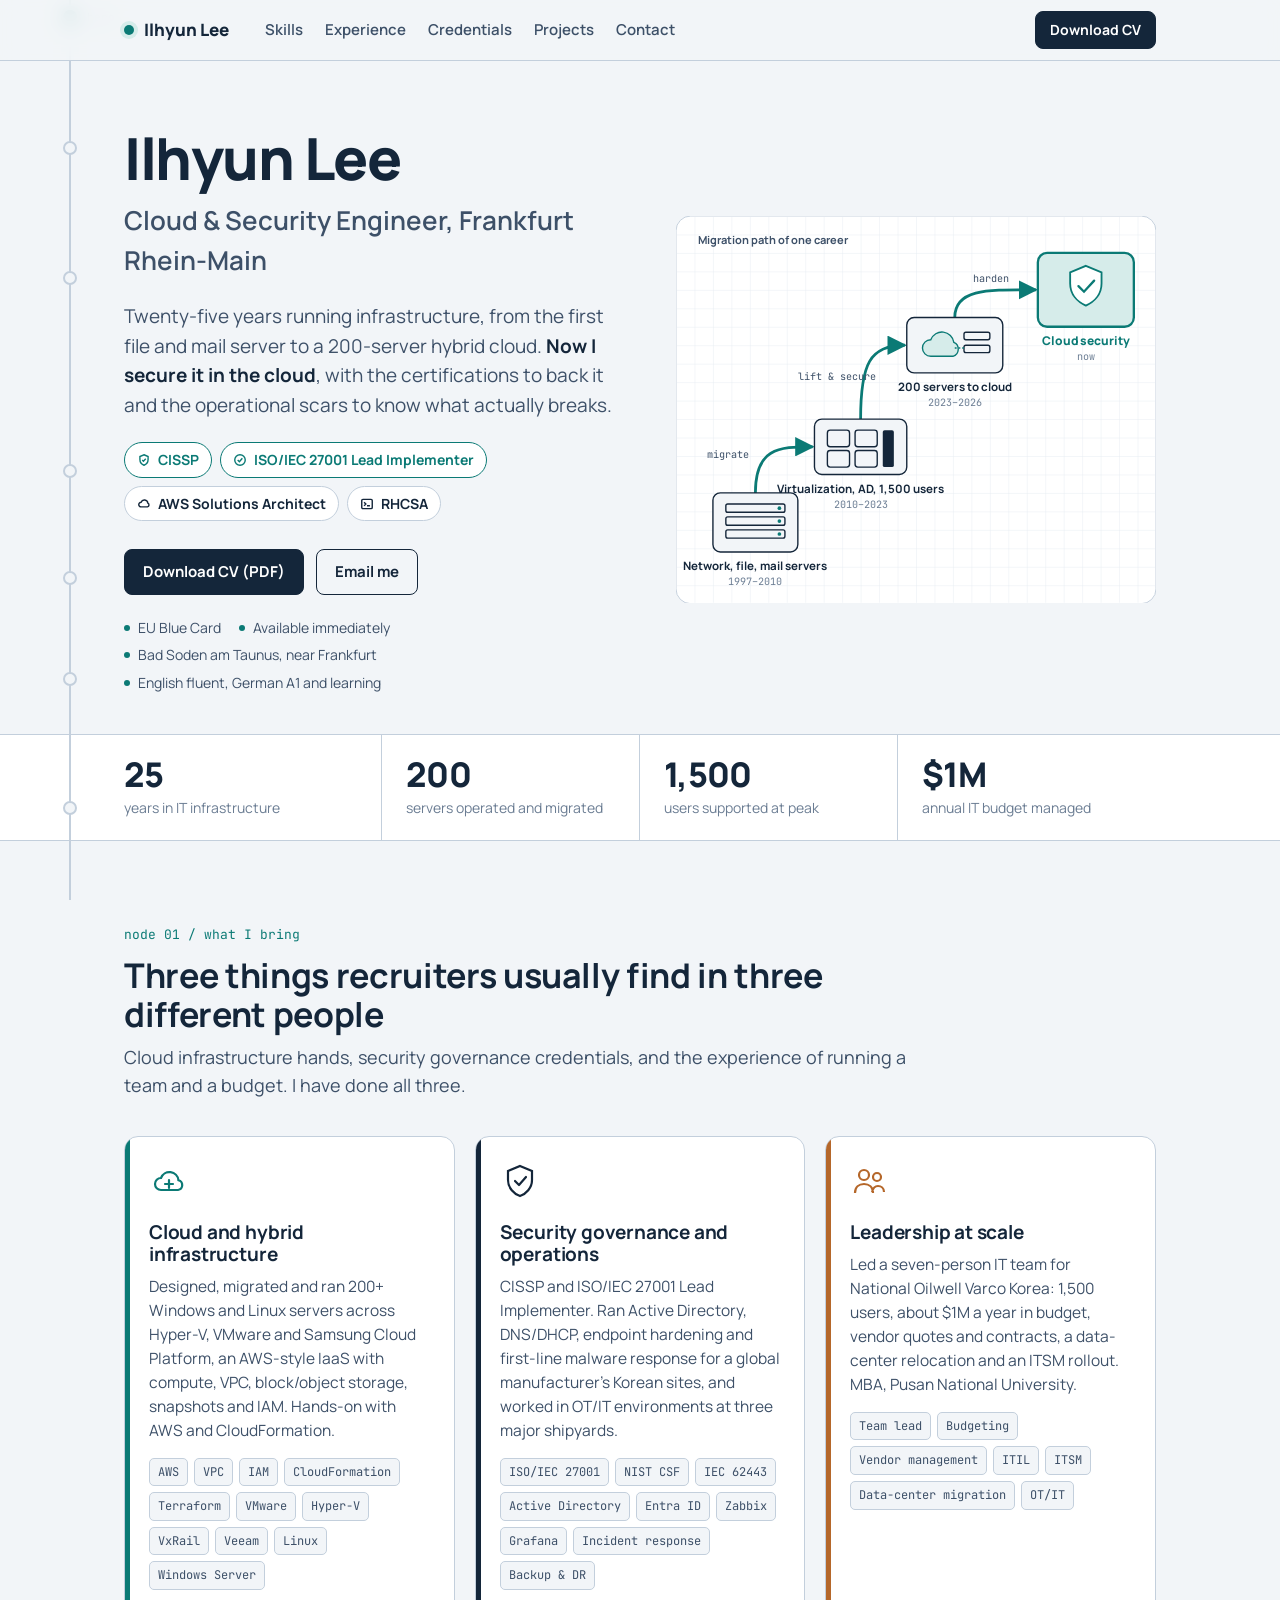
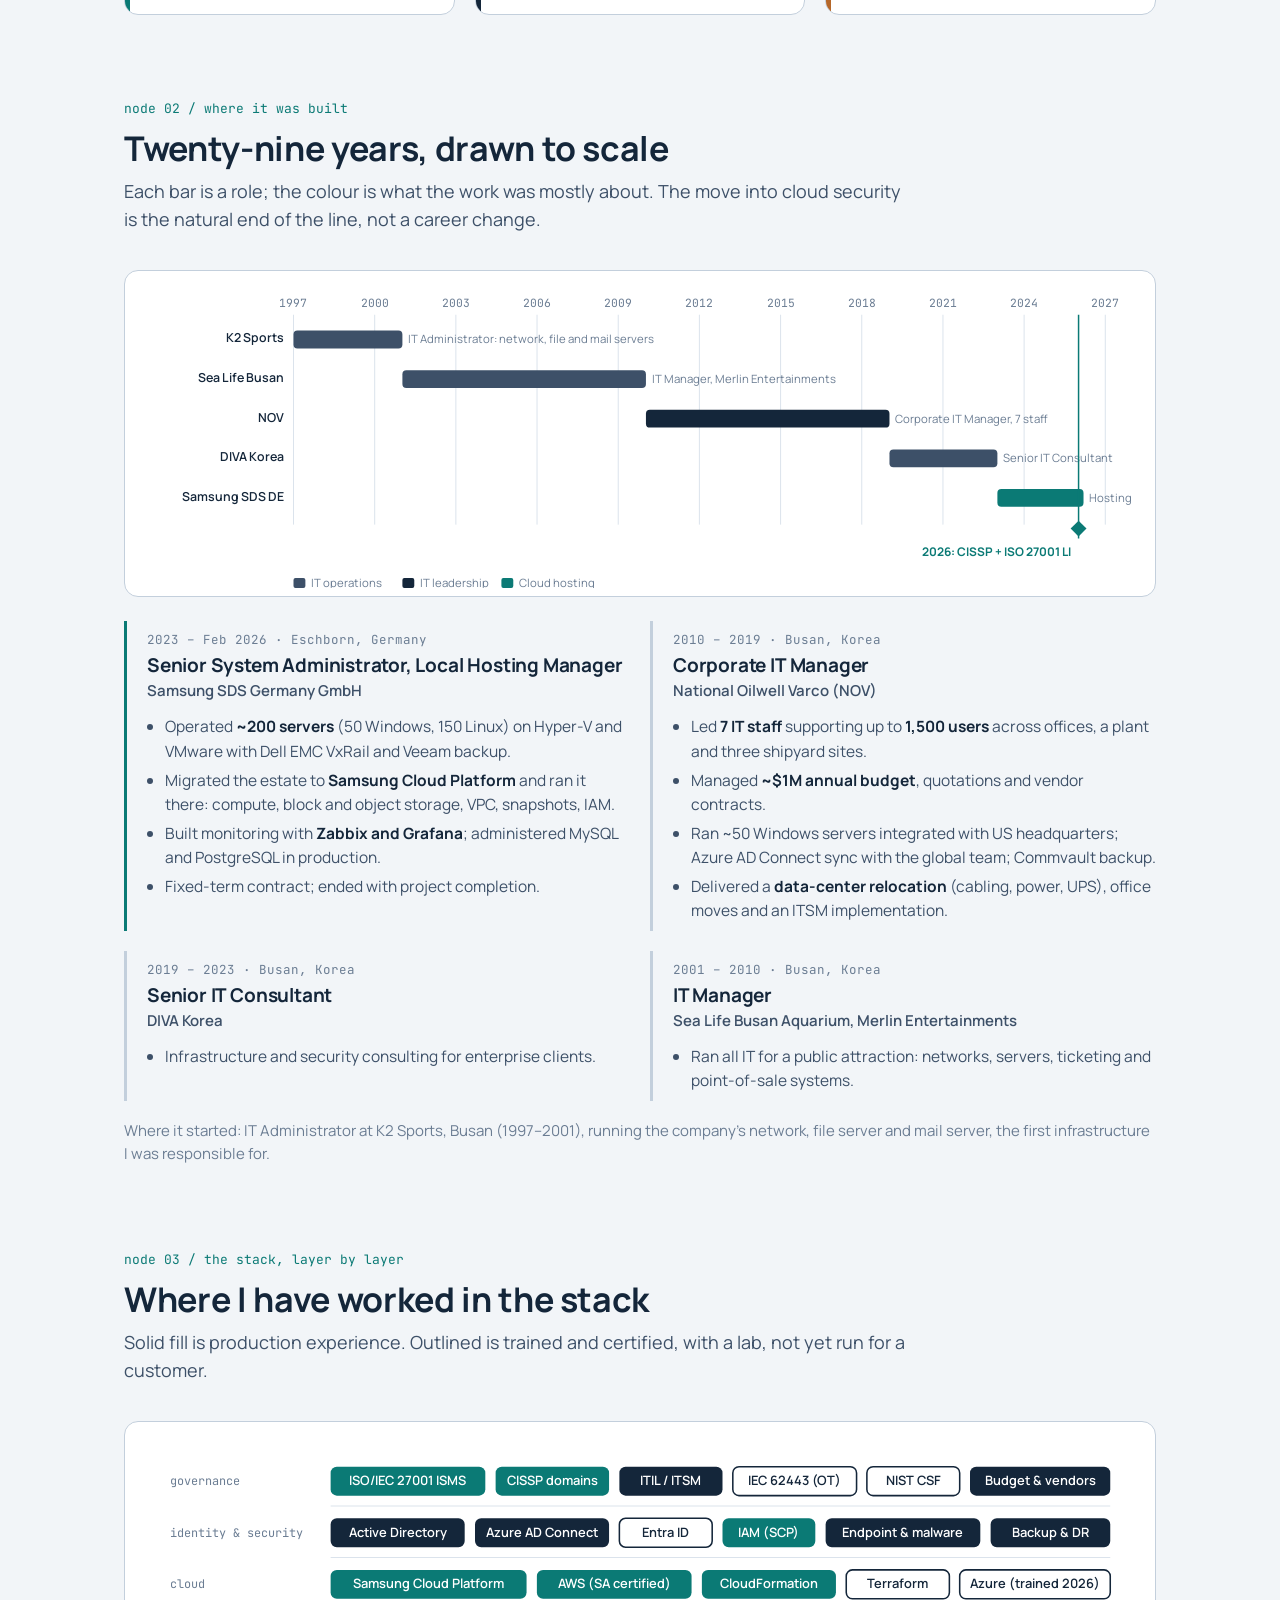
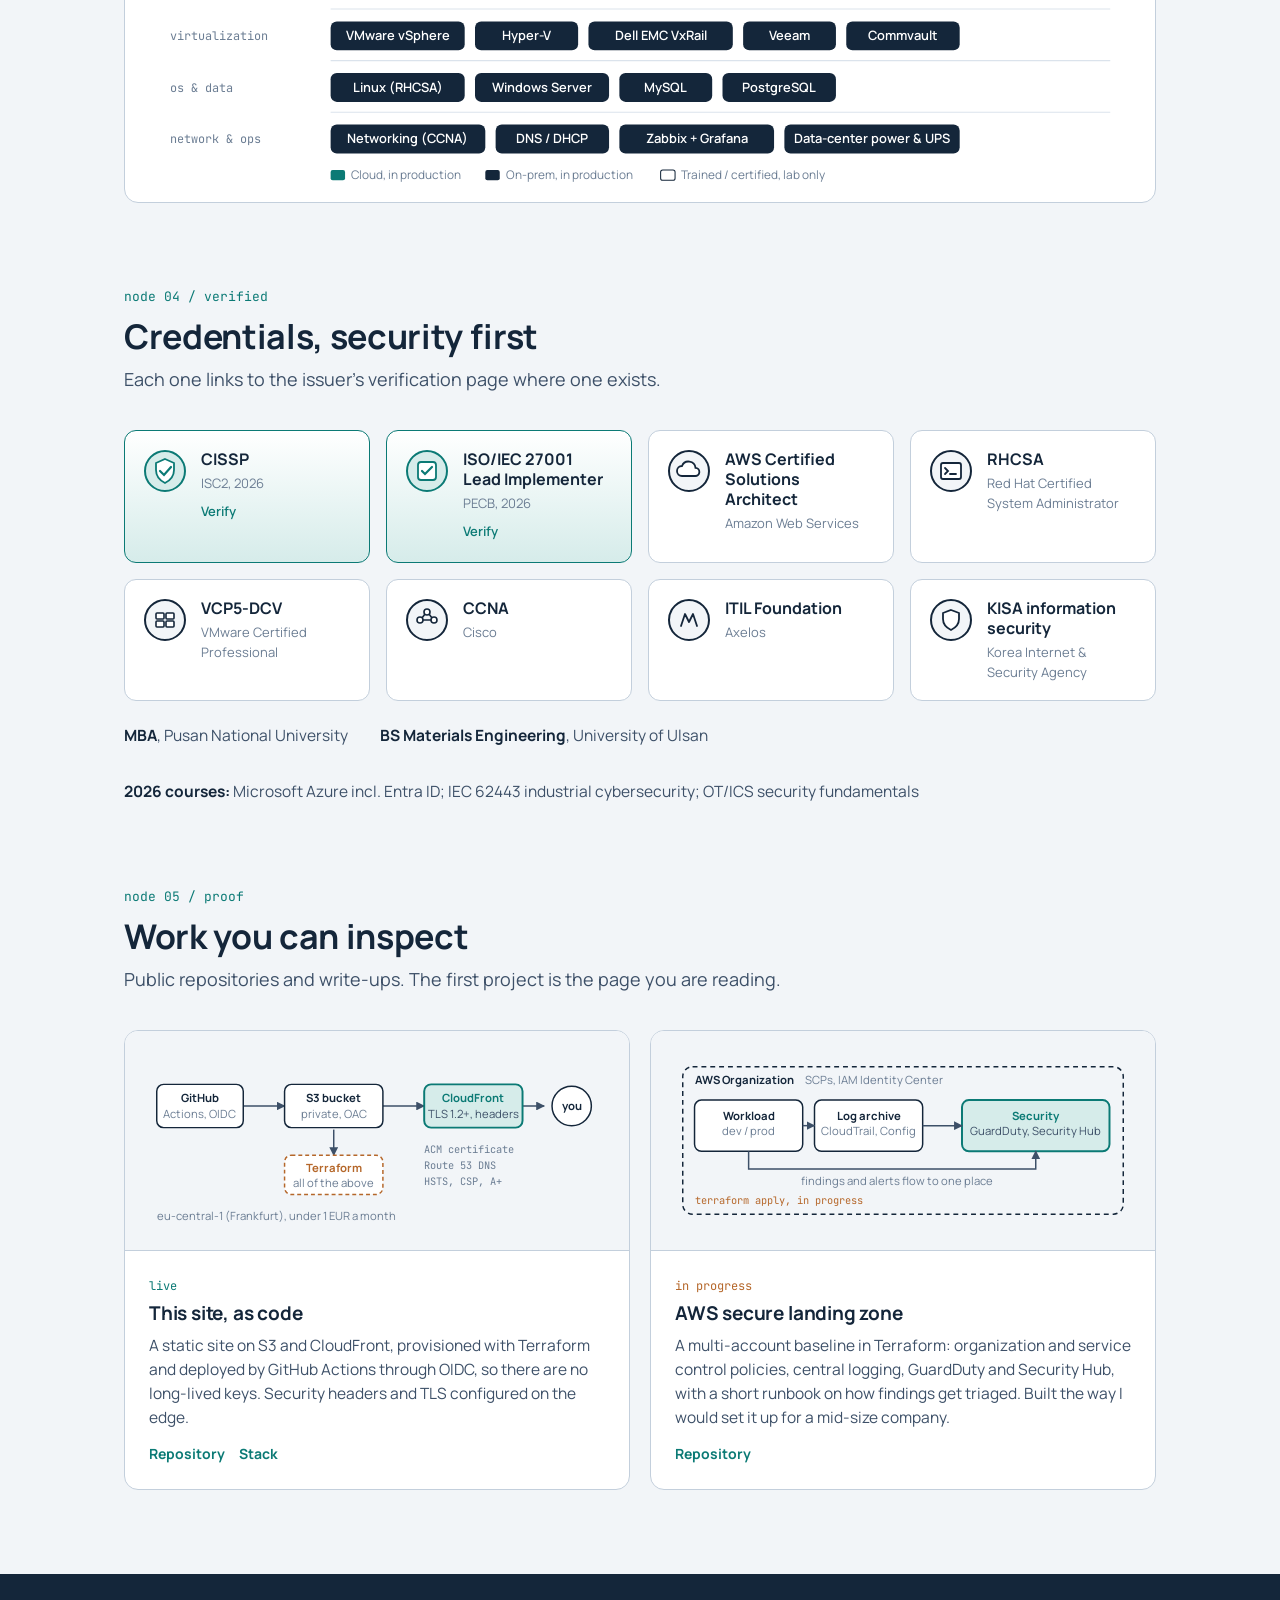
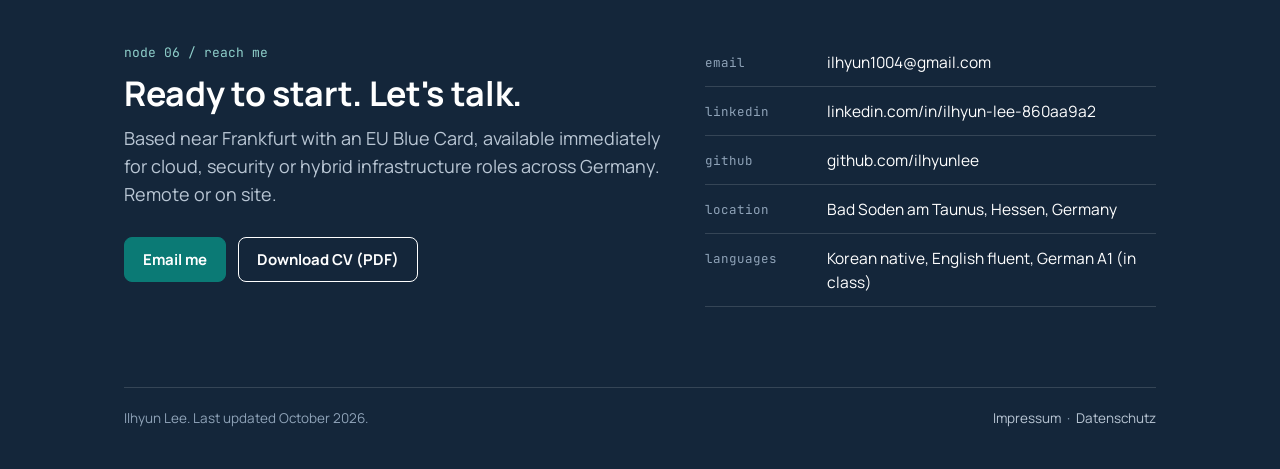
==== commit 1471e3bf: "Add files via upload" ====
--- a/index.html
+++ b/index.html
@@ -218,7 +218,7 @@
     <div>
       <h1>Ilhyun Lee</h1>
       <p class="role">Cloud &amp; Security Engineer, Frankfurt Rhein-Main</p>
-      <p class="lead">Twenty years running enterprise infrastructure on premises and in hybrid cloud. <strong>Now I secure it in the cloud</strong>, with the certifications to back it and the operational scars to know what actually breaks.</p>
+      <p class="lead">Twenty-five years running infrastructure, from the first file and mail server to a 200-server hybrid cloud. <strong>Now I secure it in the cloud</strong>, with the certifications to back it and the operational scars to know what actually breaks.</p>
       <div class="creds">
         <span class="cred new"><svg viewBox="0 0 24 24" fill="none" stroke="currentColor" stroke-width="2.4"><path d="M12 3l7 3v5c0 5-3.5 8.5-7 10-3.5-1.5-7-5-7-10V6z"/><path d="M9 12l2 2 4-4"/></svg>CISSP</span>
         <span class="cred new"><svg viewBox="0 0 24 24" fill="none" stroke="currentColor" stroke-width="2.4"><circle cx="12" cy="12" r="9"/><path d="M8 12l3 3 5-6"/></svg>ISO/IEC 27001 Lead Implementer</span>
@@ -235,7 +235,7 @@
     </div>
 
     <!-- hero map: career as a migration path -->
-    <svg class="hero-map draw" viewBox="0 0 520 420" role="img" aria-label="Career path drawn as a migration map: physical racks, virtualization, hybrid and cloud platform, and now cloud security" font-family="Manrope, sans-serif">
+    <svg class="hero-map draw" viewBox="0 0 520 420" role="img" aria-label="Career path drawn as a migration map: network, file and mail servers on physical racks, virtualization, hybrid and cloud platform, and now cloud security" font-family="Manrope, sans-serif">
       <defs>
         <marker id="ar" viewBox="0 0 10 10" refX="9" refY="5" markerWidth="7" markerHeight="7" orient="auto"><path d="M0 0L10 5L0 10z" fill="#0b7a75"/></marker>
         <pattern id="grid" width="20" height="20" patternUnits="userSpaceOnUse"><path d="M20 0H0V20" fill="none" stroke="#dbe3ec" stroke-width="1"/></pattern>
@@ -257,8 +257,8 @@
           <rect x="54" y="312" width="64" height="9" rx="2"/><rect x="54" y="326" width="64" height="9" rx="2"/><rect x="54" y="340" width="64" height="9" rx="2"/>
         </g>
         <g fill="#0b7a75"><circle cx="112" cy="316.5" r="2"/><circle cx="112" cy="330.5" r="2"/><circle cx="112" cy="344.5" r="2"/></g>
-        <text x="86" y="384" text-anchor="middle" font-size="12.5" font-weight="700" fill="#14263a">Physical racks</text>
-        <text x="86" y="400" text-anchor="middle" font-size="11" fill="#6b7d93" font-family="JetBrains Mono, monospace">2001–2010</text>
+        <text x="86" y="384" text-anchor="middle" font-size="12.5" font-weight="700" fill="#14263a">Network, file, mail servers</text>
+        <text x="86" y="400" text-anchor="middle" font-size="11" fill="#6b7d93" font-family="JetBrains Mono, monospace">1997–2010</text>
       </g>
 
       <!-- node 2: virtualization + DC ops -->
@@ -305,7 +305,7 @@
 <!-- ================= STATS ================= -->
 <div class="stats">
   <div class="wrap">
-    <div class="stat"><b data-count="20">20</b><small>years in IT infrastructure</small></div>
+    <div class="stat"><b data-count="25">25</b><small>years in IT infrastructure</small></div>
     <div class="stat"><b data-count="200">200</b><small>servers operated and migrated</small></div>
     <div class="stat"><b data-count="1500">1,500</b><small>users supported at peak</small></div>
     <div class="stat"><b>$1M</b><small>annual IT budget managed</small></div>
@@ -348,11 +348,11 @@
   <div class="wrap">
     <div class="sec-head">
       <span class="mono">node 02 / where it was built</span>
-      <h2>Twenty-five years, drawn to scale</h2>
+      <h2>Twenty-nine years, drawn to scale</h2>
       <p>Each bar is a role; the colour is what the work was mostly about. The move into cloud security is the natural end of the line, not a career change.</p>
     </div>
     <div class="timeline draw">
-      <svg viewBox="-40 0 1000 300" role="img" aria-label="Timeline 1997 to 2026: logistics at K2 Sports, IT management at Sea Life Busan, corporate IT manager at NOV, senior IT consultant at DIVA Korea, senior system administrator at Samsung SDS Germany, then CISSP and ISO 27001 Lead Implementer in 2026" font-family="Manrope, sans-serif">
+      <svg viewBox="-40 0 1000 300" role="img" aria-label="Timeline 1997 to 2026: IT administrator at K2 Sports, IT management at Sea Life Busan, corporate IT manager at NOV, senior IT consultant at DIVA Korea, senior system administrator at Samsung SDS Germany, then CISSP and ISO 27001 Lead Implementer in 2026" font-family="Manrope, sans-serif">
         <!-- scale: 1997..2027 → x 110..930 ; 1 year = 27.33px -->
         <g font-family="JetBrains Mono, monospace" font-size="11.5" fill="#6b7d93">
           <g stroke="#dbe3ec"><line x1="110" x2="110" y1="24" y2="236"/><line x1="192" x2="192" y1="24" y2="236"/><line x1="274" x2="274" y1="24" y2="236"/><line x1="356" x2="356" y1="24" y2="236"/><line x1="438" x2="438" y1="24" y2="236"/><line x1="520" x2="520" y1="24" y2="236"/><line x1="602" x2="602" y1="24" y2="236"/><line x1="684" x2="684" y1="24" y2="236"/><line x1="766" x2="766" y1="24" y2="236"/><line x1="848" x2="848" y1="24" y2="236"/><line x1="930" x2="930" y1="24" y2="236"/></g>
@@ -361,8 +361,8 @@
         <!-- rows -->
         <g font-size="12.5" fill="#14263a">
           <text x="100" y="52" text-anchor="end" font-weight="600">K2 Sports</text>
-          <rect x="110" y="40" width="110" height="18" rx="4" fill="#c3cfdc"/>
-          <text x="226" y="53" font-size="11.5" fill="#6b7d93">Air freight &amp; customs, Busan</text>
+          <rect x="110" y="40" width="110" height="18" rx="4" fill="#3d5068"/>
+          <text x="226" y="53" font-size="11.5" fill="#6b7d93">IT Administrator: network, file and mail servers</text>
 
           <text x="100" y="92" text-anchor="end" font-weight="600">Sea Life Busan</text>
           <rect x="220" y="80" width="246" height="18" rx="4" fill="#3d5068"/>
@@ -386,10 +386,9 @@
         <text x="895" y="268" text-anchor="end" font-size="12" font-weight="700" fill="#0b7a75">2026: CISSP + ISO 27001 LI</text>
         <!-- legend -->
         <g font-size="11.5" fill="#6b7d93" transform="translate(110 290)">
-          <rect width="12" height="10" rx="2" fill="#c3cfdc"/><text x="18" y="9">Logistics</text>
-          <rect x="90" width="12" height="10" rx="2" fill="#3d5068"/><text x="108" y="9">IT operations</text>
-          <rect x="200" width="12" height="10" rx="2" fill="#14263a"/><text x="218" y="9">IT leadership</text>
-          <rect x="300" width="12" height="10" rx="2" fill="#0b7a75"/><text x="318" y="9">Cloud hosting</text>
+          <rect width="12" height="10" rx="2" fill="#3d5068"/><text x="18" y="9">IT operations</text>
+          <rect x="110" width="12" height="10" rx="2" fill="#14263a"/><text x="128" y="9">IT leadership</text>
+          <rect x="210" width="12" height="10" rx="2" fill="#0b7a75"/><text x="228" y="9">Cloud hosting</text>
         </g>
       </svg>
     </div>
@@ -434,7 +433,7 @@
         </ul>
       </article>
     </div>
-    <p class="earlier">Before IT: air-freight import/export and customs at K2 Sports, Busan (1997–2001), where the habit of managing vendors and paperwork started.</p>
+    <p class="earlier">Where it started: IT Administrator at K2 Sports, Busan (1997–2001), running the company's network, file server and mail server, the first infrastructure I was responsible for.</p>
   </div>
 </section>
 
@@ -599,7 +598,7 @@
           <span class="status">live</span>
           <h3>This site, as code</h3>
           <p>A static site on S3 and CloudFront, provisioned with Terraform and deployed by GitHub Actions through OIDC, so there are no long-lived keys. Security headers and TLS configured on the edge.</p>
-          <div class="links"><a href="https://github.com/ilhyun1004.github.io" target="_blank" rel="noopener">Repository</a><a href="#stack">Stack</a></div>
+          <div class="links"><a href="https://github.com/" target="_blank" rel="noopener">Repository</a><a href="#stack">Stack</a></div>
         </div>
       </article>
       <article class="project">
@@ -620,7 +619,7 @@
           <span class="status plan">in progress</span>
           <h3>AWS secure landing zone</h3>
           <p>A multi-account baseline in Terraform: organization and service control policies, central logging, GuardDuty and Security Hub, with a short runbook on how findings get triaged. Built the way I would set it up for a mid-size company.</p>
-          <div class="links"><a href="https://github.com/ilhyun1004.github.io" target="_blank" rel="noopener">Repository</a></div>
+          <div class="links"><a href="https://github.com/" target="_blank" rel="noopener">Repository</a></div>
         </div>
       </article>
     </div>
@@ -643,7 +642,7 @@
     <ul class="chan">
       <li><span>email</span><a href="mailto:ilhyun1004@gmail.com">ilhyun1004@gmail.com</a></li>
       <li><span>linkedin</span><a href="https://www.linkedin.com/in/ilhyun-lee-860aa9a2" target="_blank" rel="noopener">linkedin.com/in/ilhyun-lee-860aa9a2</a></li>
-      <li><span>github</span><a href="https://github.com/ilhyun1004.github.io" target="_blank" rel="noopener">github.com/ilhyunlee</a></li>
+      <li><span>github</span><a href="https://github.com/" target="_blank" rel="noopener">github.com/ilhyunlee</a></li>
       <li><span>location</span><span style="color:#fff">Bad Soden am Taunus, Hessen, Germany</span></li>
       <li><span>languages</span><span style="color:#fff">Korean native, English fluent, German A1 (in class)</span></li>
     </ul>
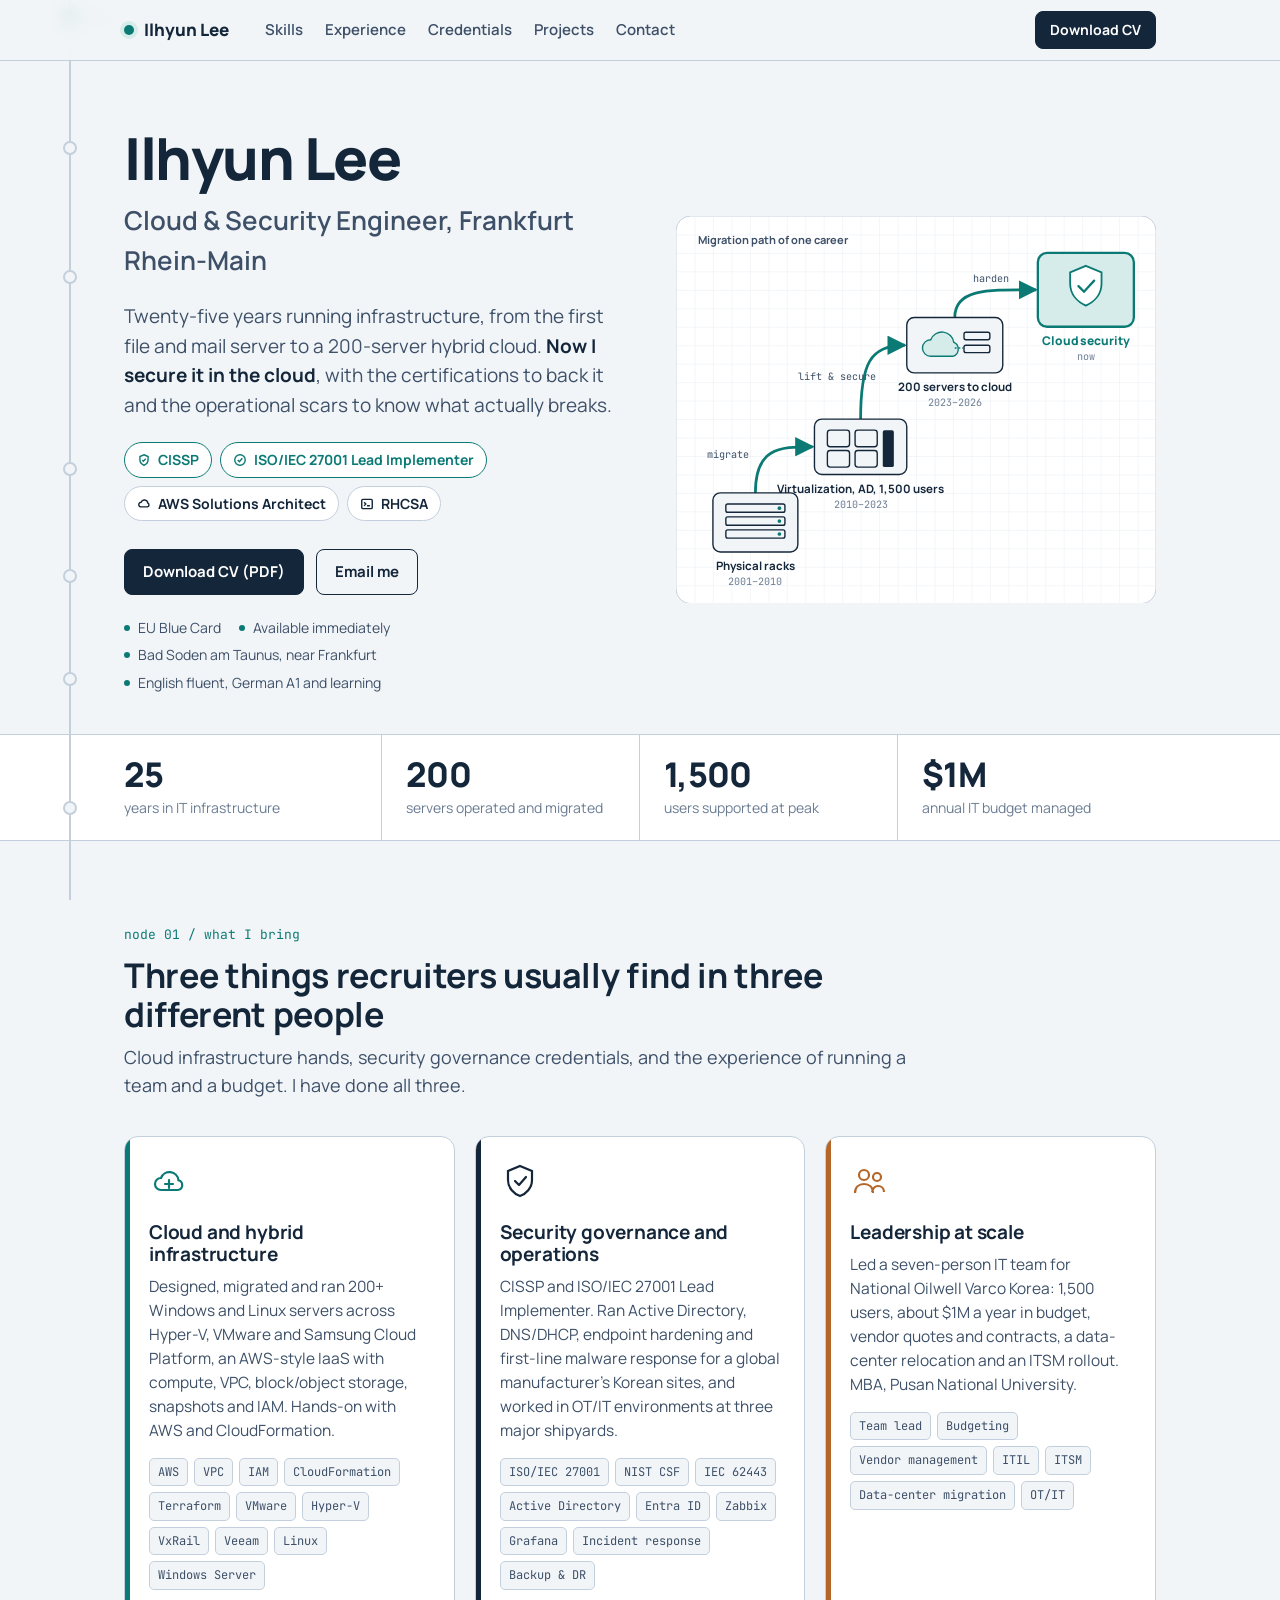
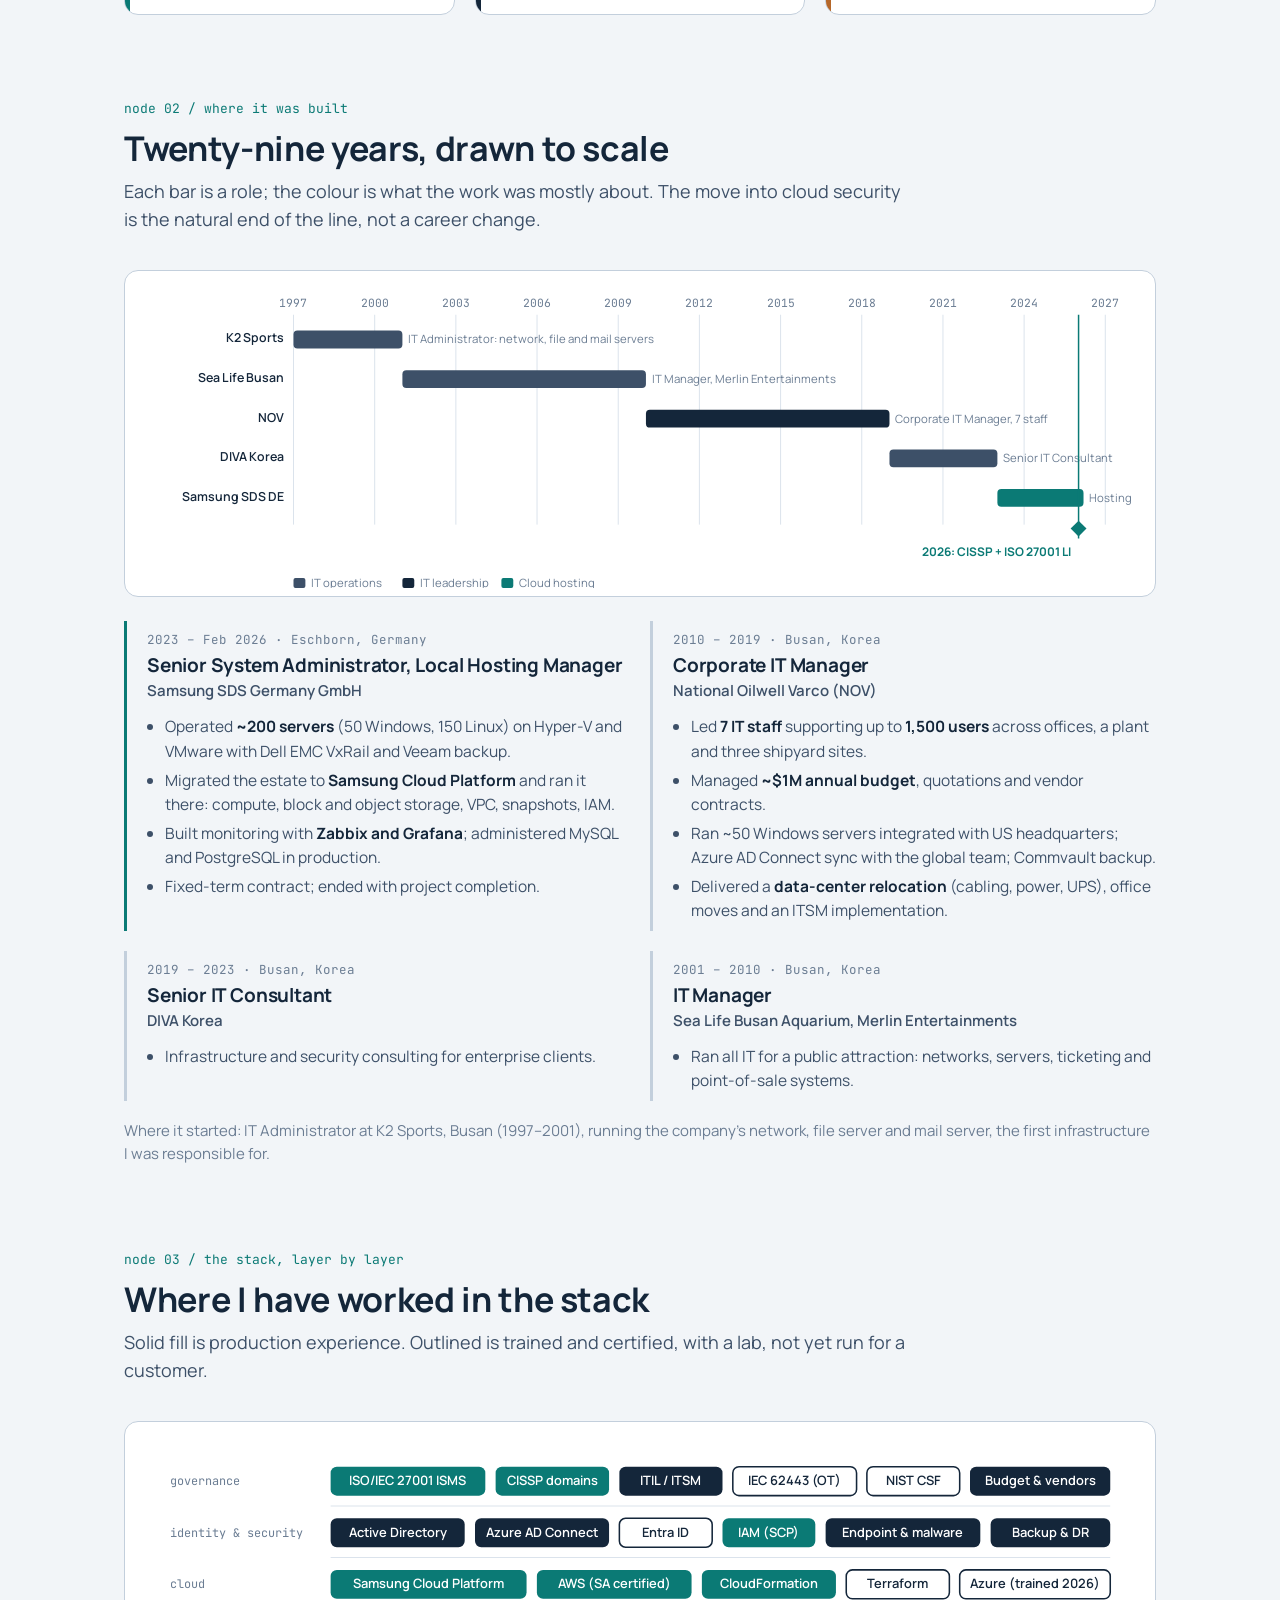
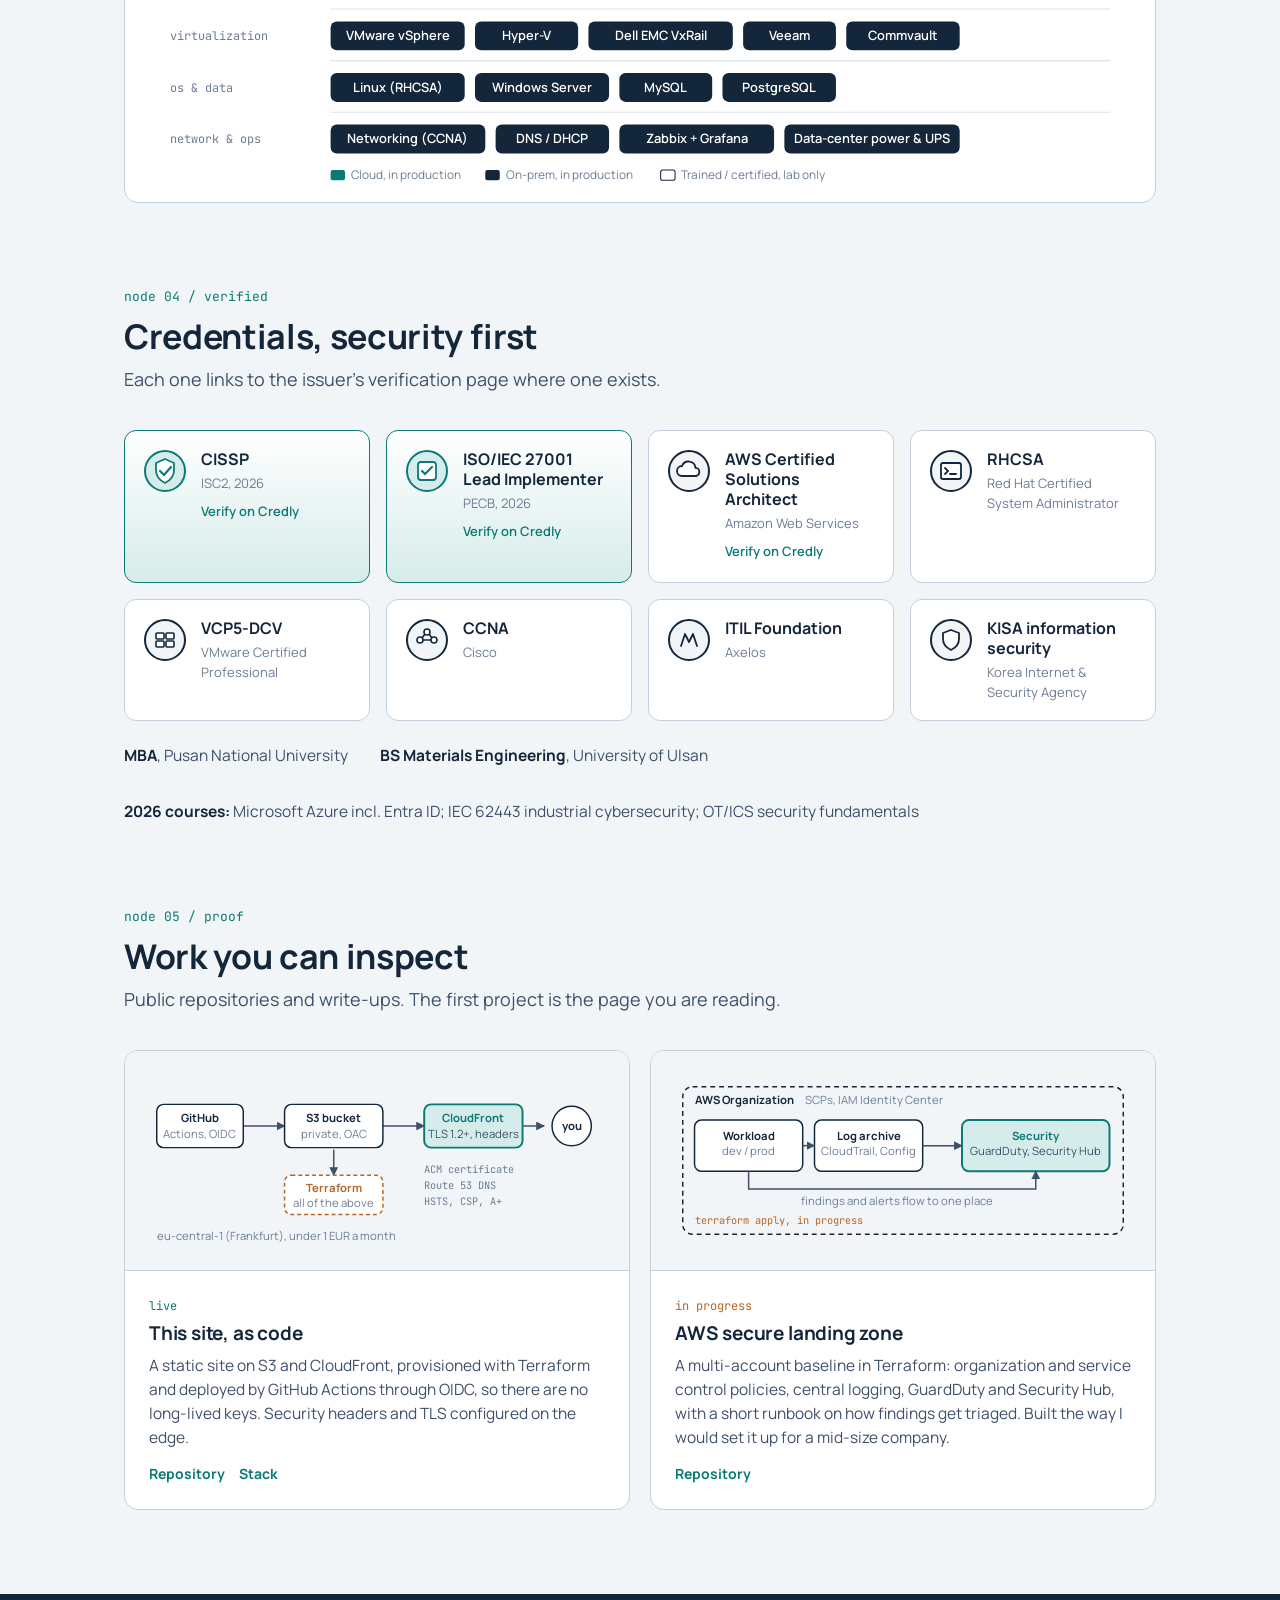
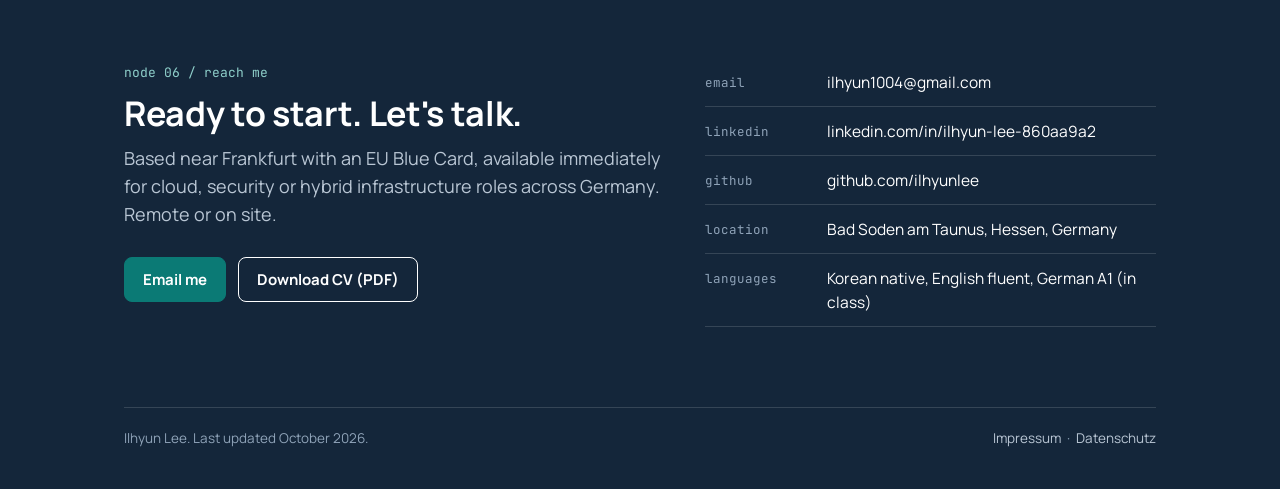
==== commit a0611eb2: "Add files via upload K2 경력수정" ====
--- a/index.html
+++ b/index.html
@@ -235,7 +235,7 @@
     </div>
 
     <!-- hero map: career as a migration path -->
-    <svg class="hero-map draw" viewBox="0 0 520 420" role="img" aria-label="Career path drawn as a migration map: network, file and mail servers on physical racks, virtualization, hybrid and cloud platform, and now cloud security" font-family="Manrope, sans-serif">
+    <svg class="hero-map draw" viewBox="0 0 520 420" role="img" aria-label="Career path drawn as a migration map: physical racks, virtualization, hybrid and cloud platform, and now cloud security" font-family="Manrope, sans-serif">
       <defs>
         <marker id="ar" viewBox="0 0 10 10" refX="9" refY="5" markerWidth="7" markerHeight="7" orient="auto"><path d="M0 0L10 5L0 10z" fill="#0b7a75"/></marker>
         <pattern id="grid" width="20" height="20" patternUnits="userSpaceOnUse"><path d="M20 0H0V20" fill="none" stroke="#dbe3ec" stroke-width="1"/></pattern>
@@ -257,8 +257,8 @@
           <rect x="54" y="312" width="64" height="9" rx="2"/><rect x="54" y="326" width="64" height="9" rx="2"/><rect x="54" y="340" width="64" height="9" rx="2"/>
         </g>
         <g fill="#0b7a75"><circle cx="112" cy="316.5" r="2"/><circle cx="112" cy="330.5" r="2"/><circle cx="112" cy="344.5" r="2"/></g>
-        <text x="86" y="384" text-anchor="middle" font-size="12.5" font-weight="700" fill="#14263a">Network, file, mail servers</text>
-        <text x="86" y="400" text-anchor="middle" font-size="11" fill="#6b7d93" font-family="JetBrains Mono, monospace">1997–2010</text>
+        <text x="86" y="384" text-anchor="middle" font-size="12.5" font-weight="700" fill="#14263a">Physical racks</text>
+        <text x="86" y="400" text-anchor="middle" font-size="11" fill="#6b7d93" font-family="JetBrains Mono, monospace">2001–2010</text>
       </g>
 
       <!-- node 2: virtualization + DC ops -->
@@ -523,15 +523,15 @@
     <div class="certs">
       <article class="cert key">
         <svg class="seal" viewBox="0 0 44 44" fill="none"><circle cx="22" cy="22" r="20" fill="#d6ecea" stroke="#0b7a75" stroke-width="2"/><path d="M22 10l9 4v7c0 7-5 11-9 13-4-2-9-6-9-13v-7z" fill="#fff" stroke="#0b7a75" stroke-width="1.8"/><path d="M17 22l4 4 7-8" stroke="#0b7a75" stroke-width="2.2" stroke-linecap="round" fill="none"/></svg>
-        <div><b>CISSP</b><small>ISC2, 2026</small><a href="https://www.isc2.org/" target="_blank" rel="noopener">Verify</a></div>
+        <div><b>CISSP</b><small>ISC2, 2026</small><a href="https://www.credly.com/badges/bd2125ed-7eab-4bdd-82c4-76a13cde9cba/public_url" target="_blank" rel="noopener">Verify on Credly</a></div>
       </article>
       <article class="cert key">
         <svg class="seal" viewBox="0 0 44 44" fill="none"><circle cx="22" cy="22" r="20" fill="#d6ecea" stroke="#0b7a75" stroke-width="2"/><rect x="13" y="13" width="18" height="18" rx="3" fill="#fff" stroke="#0b7a75" stroke-width="1.8"/><path d="M17 22l3 3 7-7" stroke="#0b7a75" stroke-width="2.2" stroke-linecap="round" fill="none"/></svg>
-        <div><b>ISO/IEC 27001 Lead Implementer</b><small>PECB, 2026</small><a href="https://pecb.com/" target="_blank" rel="noopener">Verify</a></div>
+        <div><b>ISO/IEC 27001 Lead Implementer</b><small>PECB, 2026</small><a href="https://www.credly.com/badges/27df6e22-a279-452b-bd6d-be46b10b2276/public_url" target="_blank" rel="noopener">Verify on Credly</a></div>
       </article>
       <article class="cert">
         <svg class="seal" viewBox="0 0 44 44" fill="none"><circle cx="22" cy="22" r="20" fill="#f2f5f8" stroke="#14263a" stroke-width="2"/><path d="M15 27a5 5 0 010-10 7 7 0 0113.5 1.8A4 4 0 0128 27z" fill="#fff" stroke="#14263a" stroke-width="1.8"/></svg>
-        <div><b>AWS Certified Solutions Architect</b><small>Amazon Web Services</small></div>
+        <div><b>AWS Certified Solutions Architect</b><small>Amazon Web Services</small><a href="https://www.credly.com/badges/c79d98a2-d825-4f5d-99a4-6610579b8c74/public_url" target="_blank" rel="noopener">Verify on Credly</a></div>
       </article>
       <article class="cert">
         <svg class="seal" viewBox="0 0 44 44" fill="none"><circle cx="22" cy="22" r="20" fill="#f2f5f8" stroke="#14263a" stroke-width="2"/><rect x="12" y="14" width="20" height="16" rx="2" fill="#fff" stroke="#14263a" stroke-width="1.8"/><path d="M16 19l3 3-3 3M21 25h6" stroke="#14263a" stroke-width="1.8" stroke-linecap="round" fill="none"/></svg>
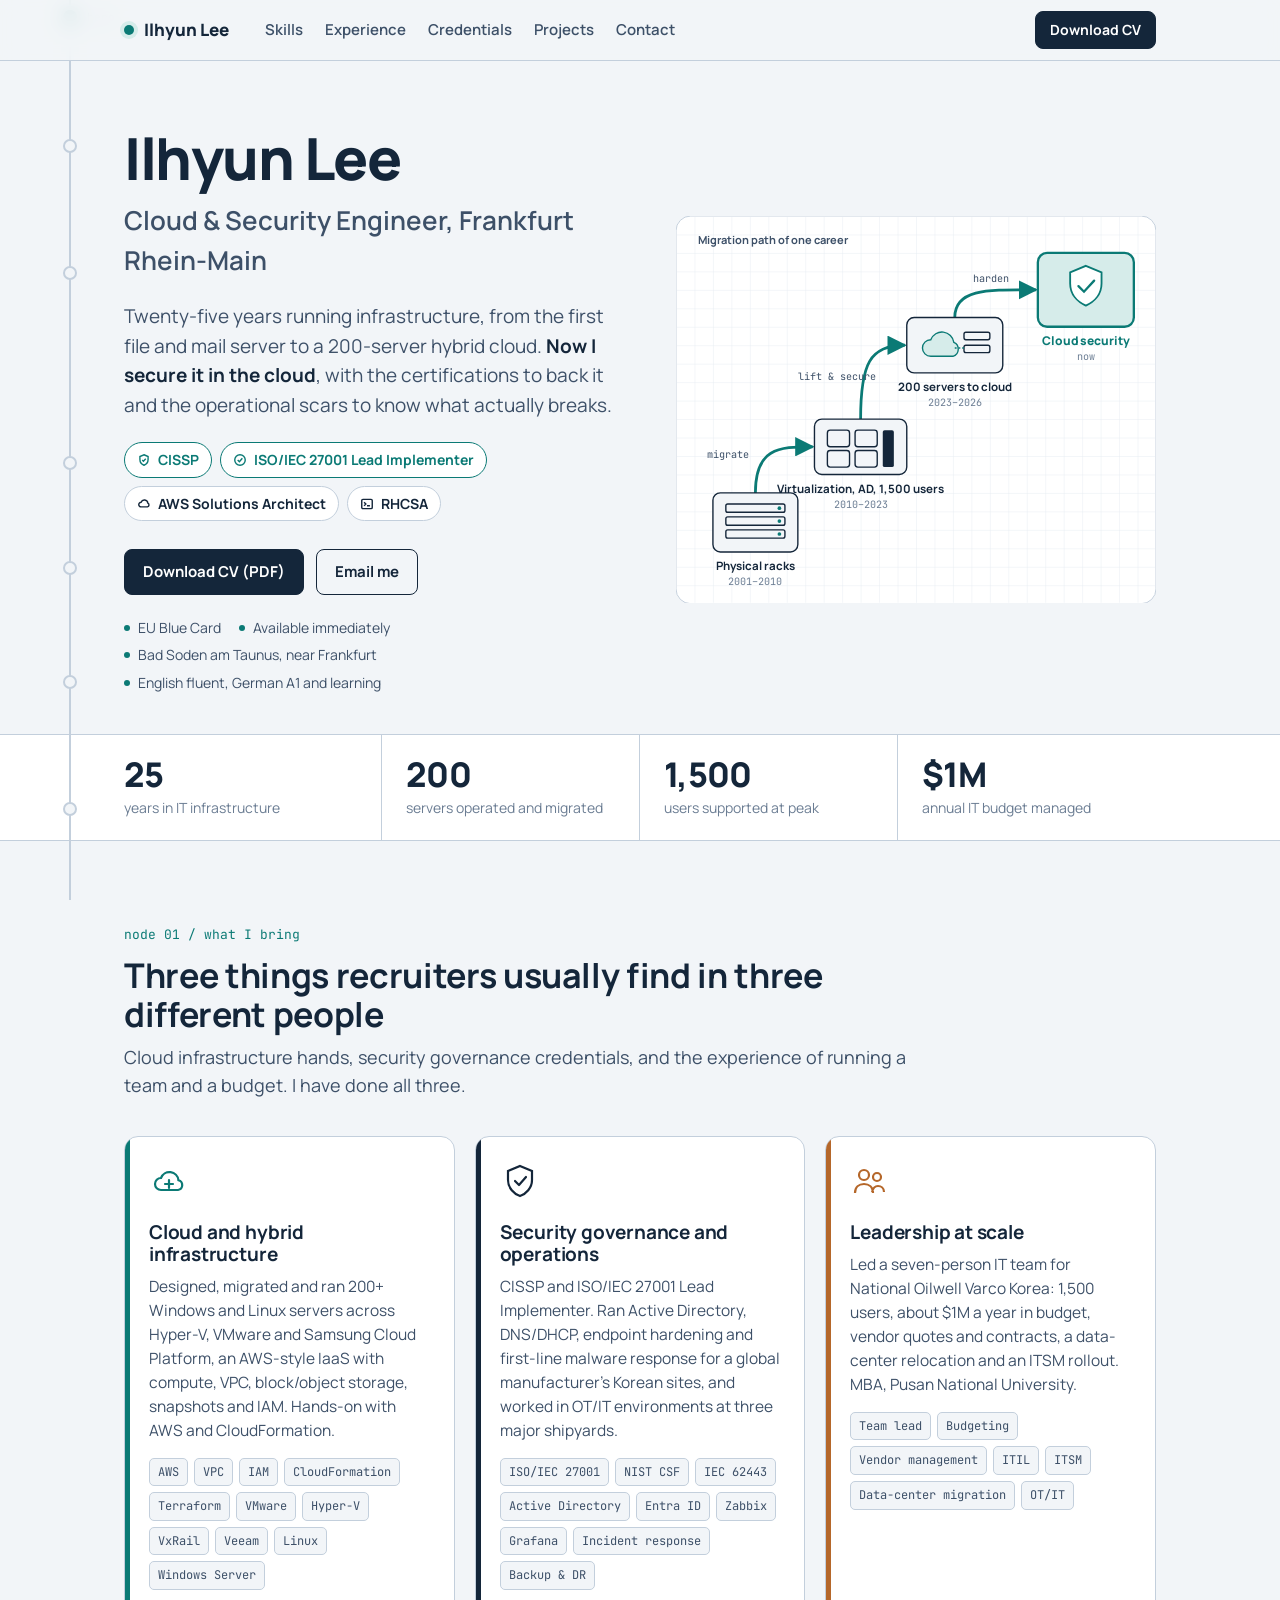
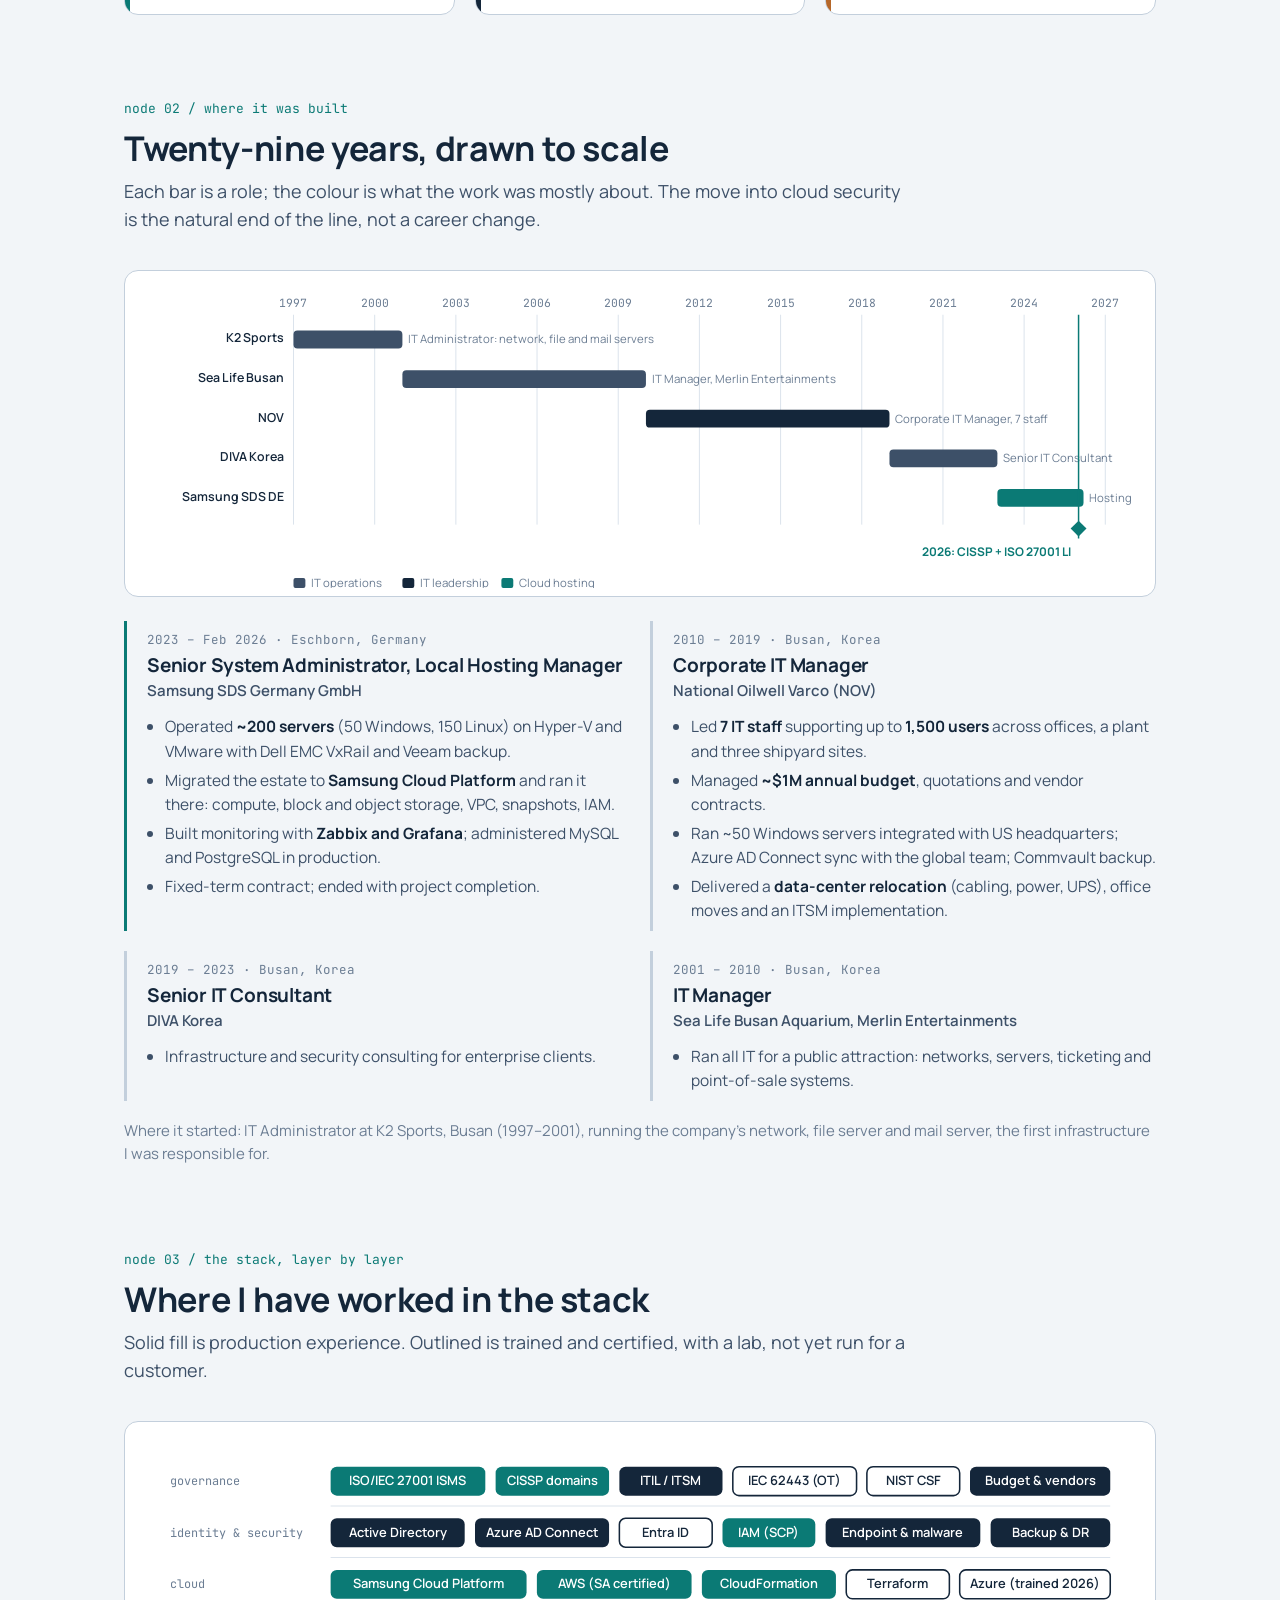
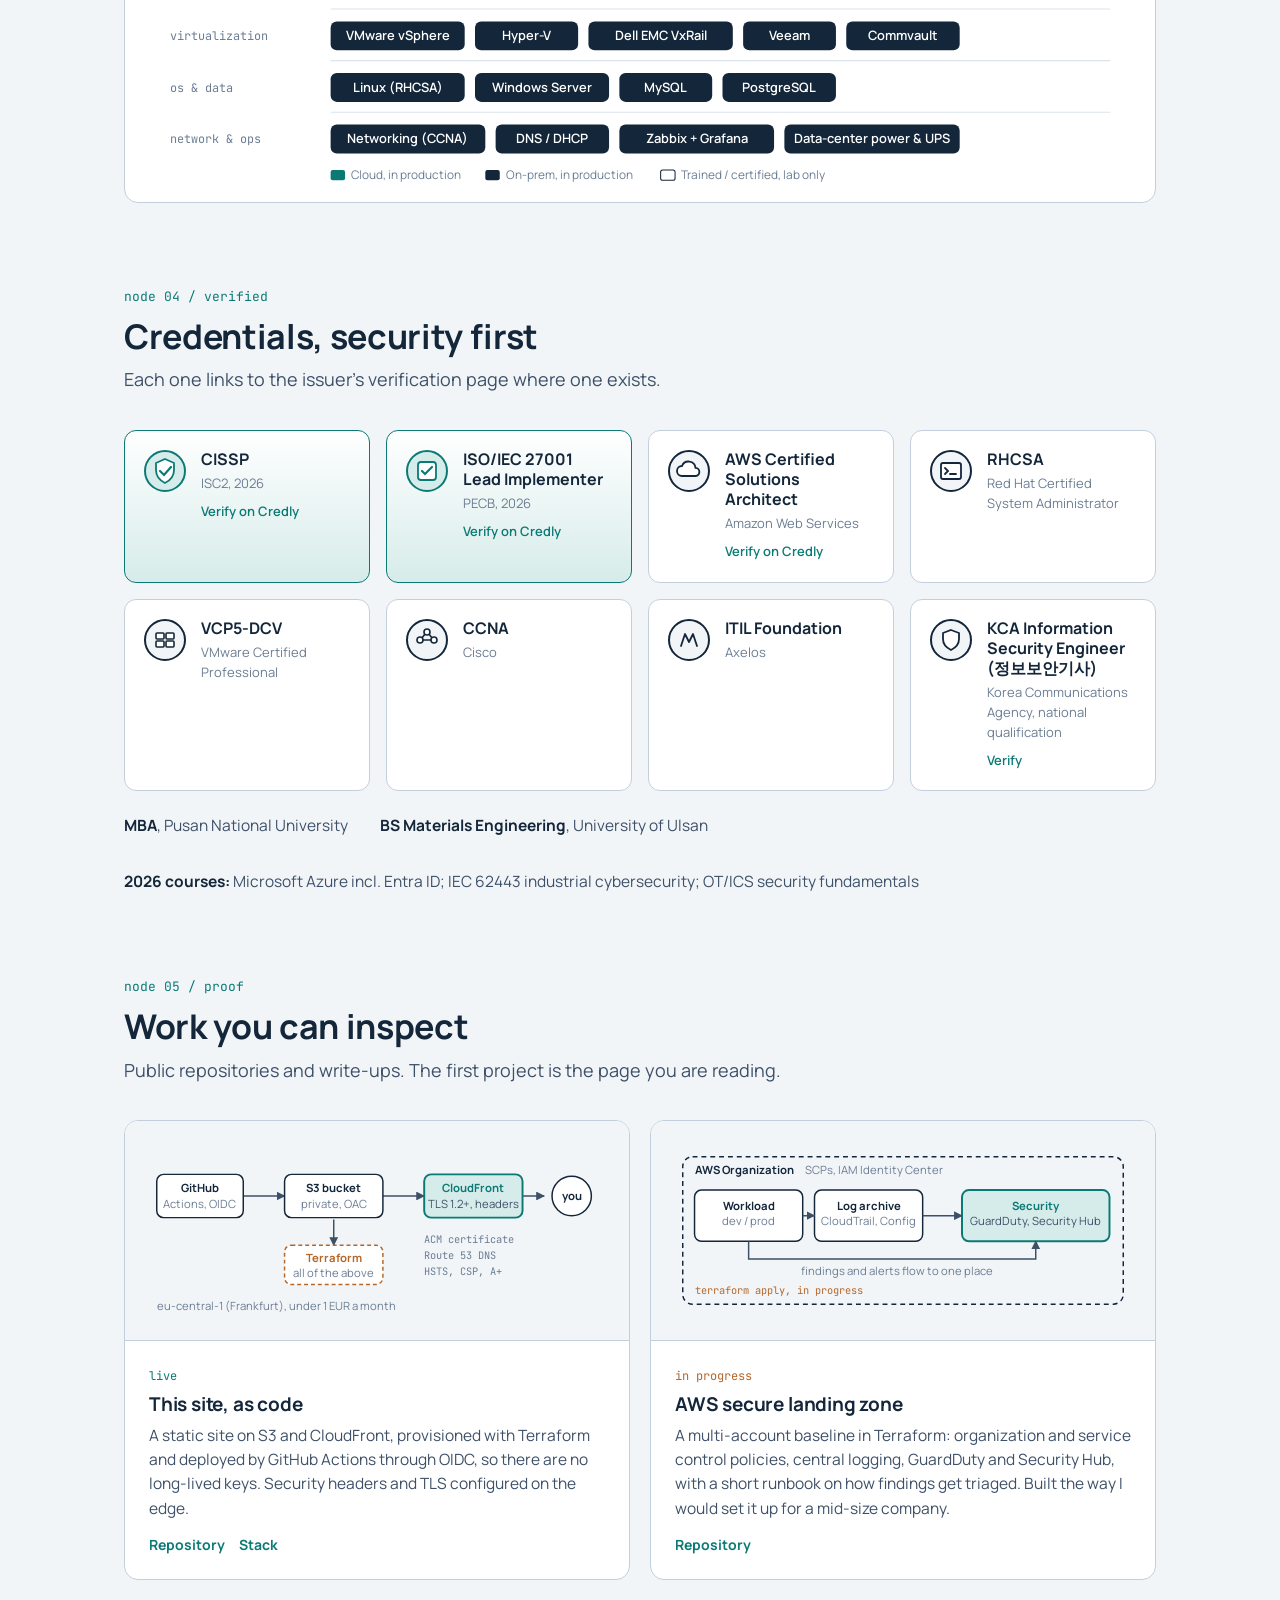
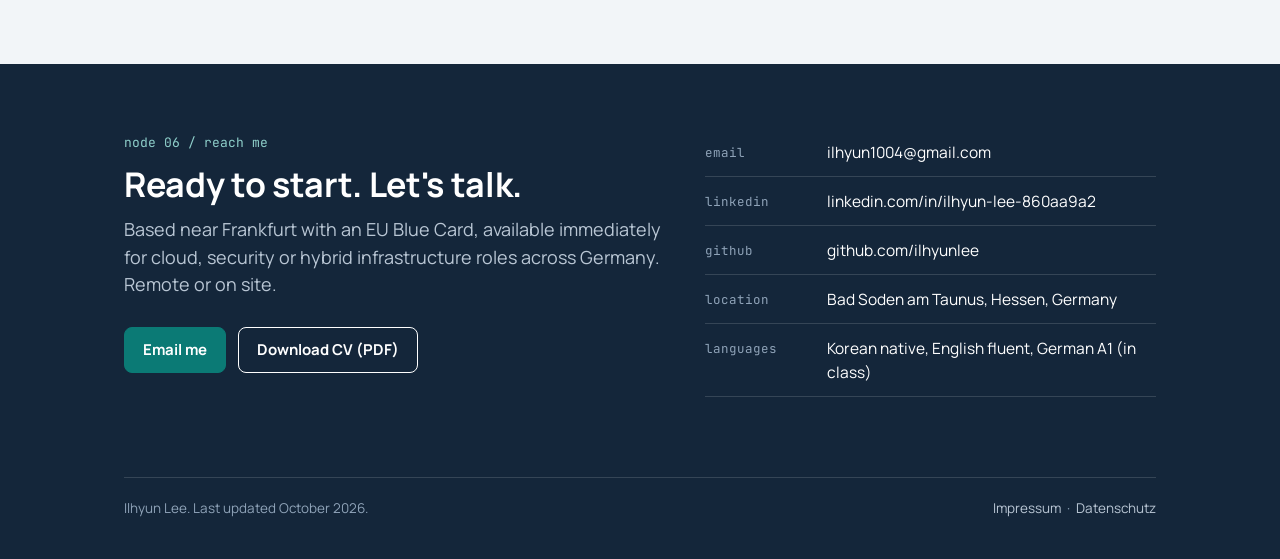
==== commit 48fd61f2: "Add files via upload" ====
--- a/index.html
+++ b/index.html
@@ -551,7 +551,7 @@
       </article>
       <article class="cert">
         <svg class="seal" viewBox="0 0 44 44" fill="none"><circle cx="22" cy="22" r="20" fill="#f2f5f8" stroke="#14263a" stroke-width="2"/><path d="M22 12l8 3v6c0 6-4 9-8 11-4-2-8-5-8-11v-6z" fill="#fff" stroke="#14263a" stroke-width="1.8"/></svg>
-        <div><b>KISA information security</b><small>Korea Internet &amp; Security Agency</small></div>
+        <div><b>KCA Information Security Engineer (정보보안기사)</b><small>Korea Communications Agency, national qualification</small><a href="https://www.cq.or.kr/qh_cqcgm07_001.do" target="_blank" rel="noopener">Verify</a></div>
       </article>
     </div>
     <div class="edu">
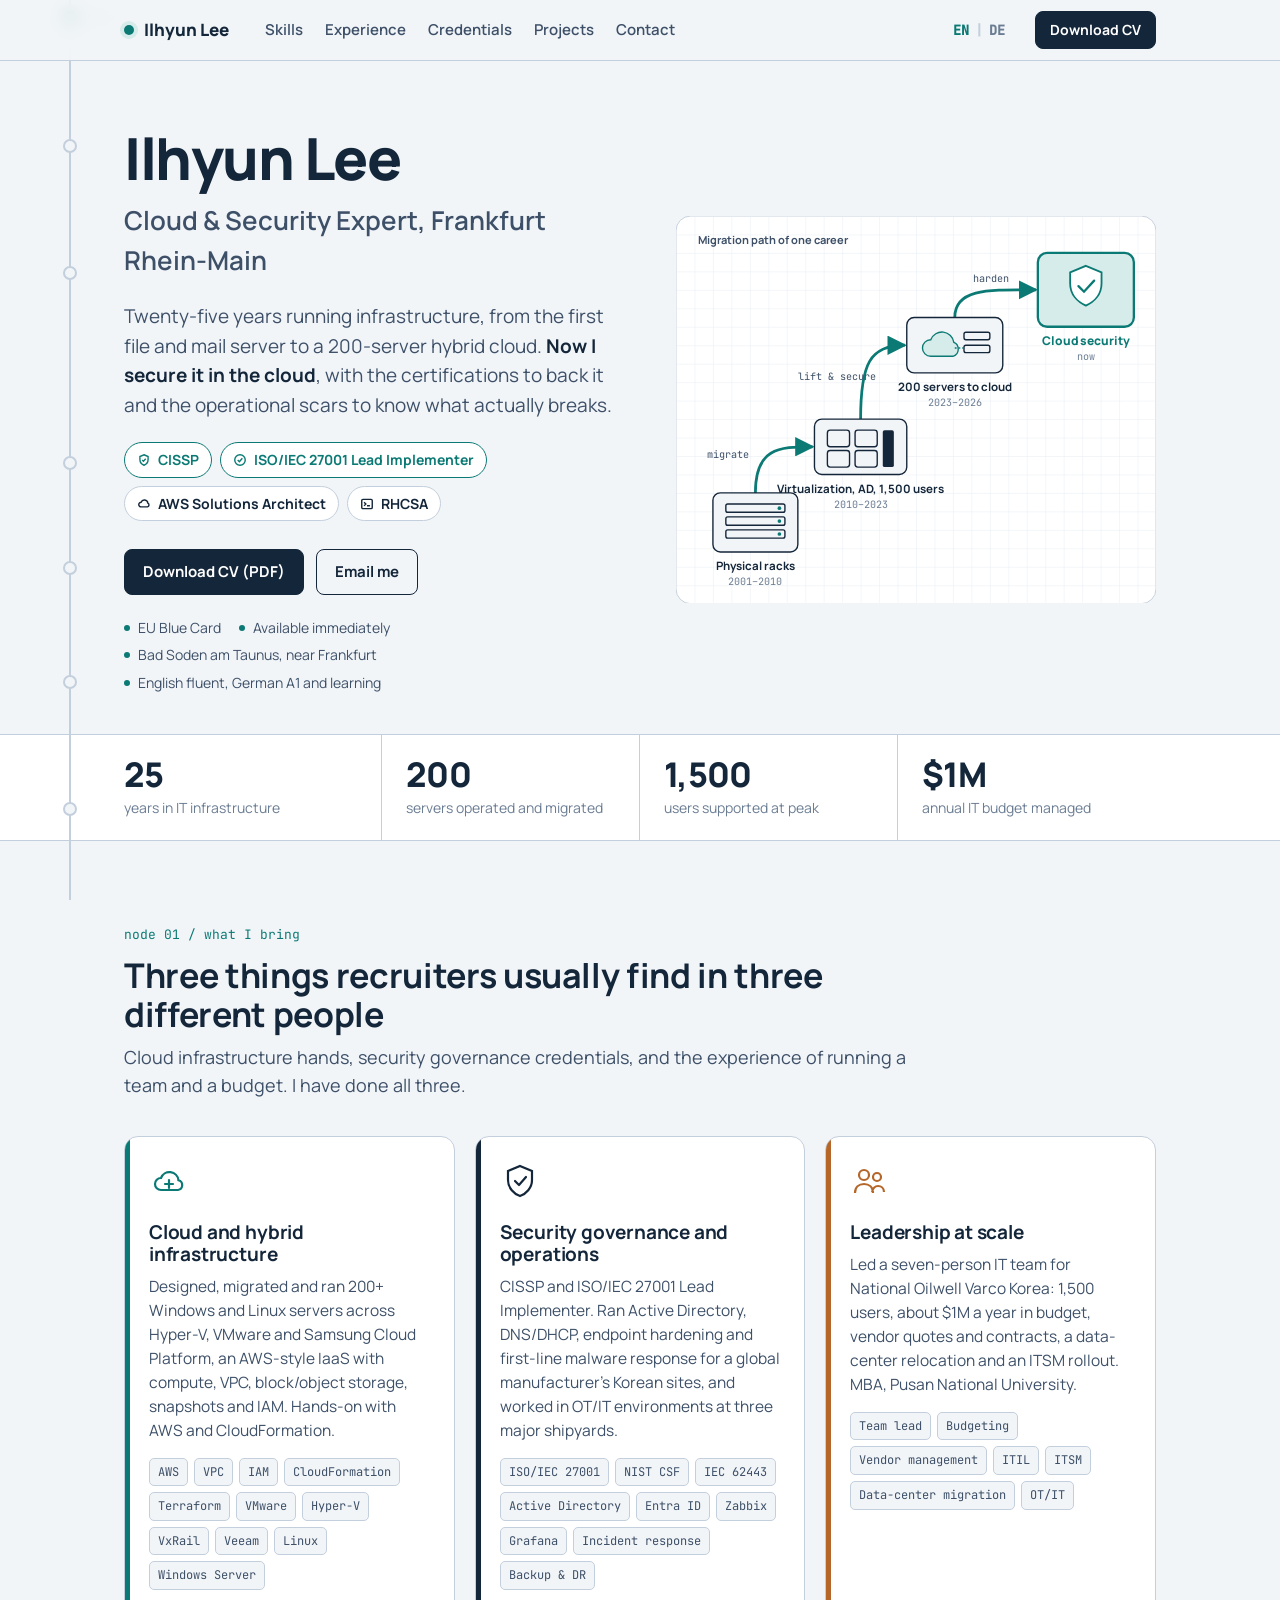
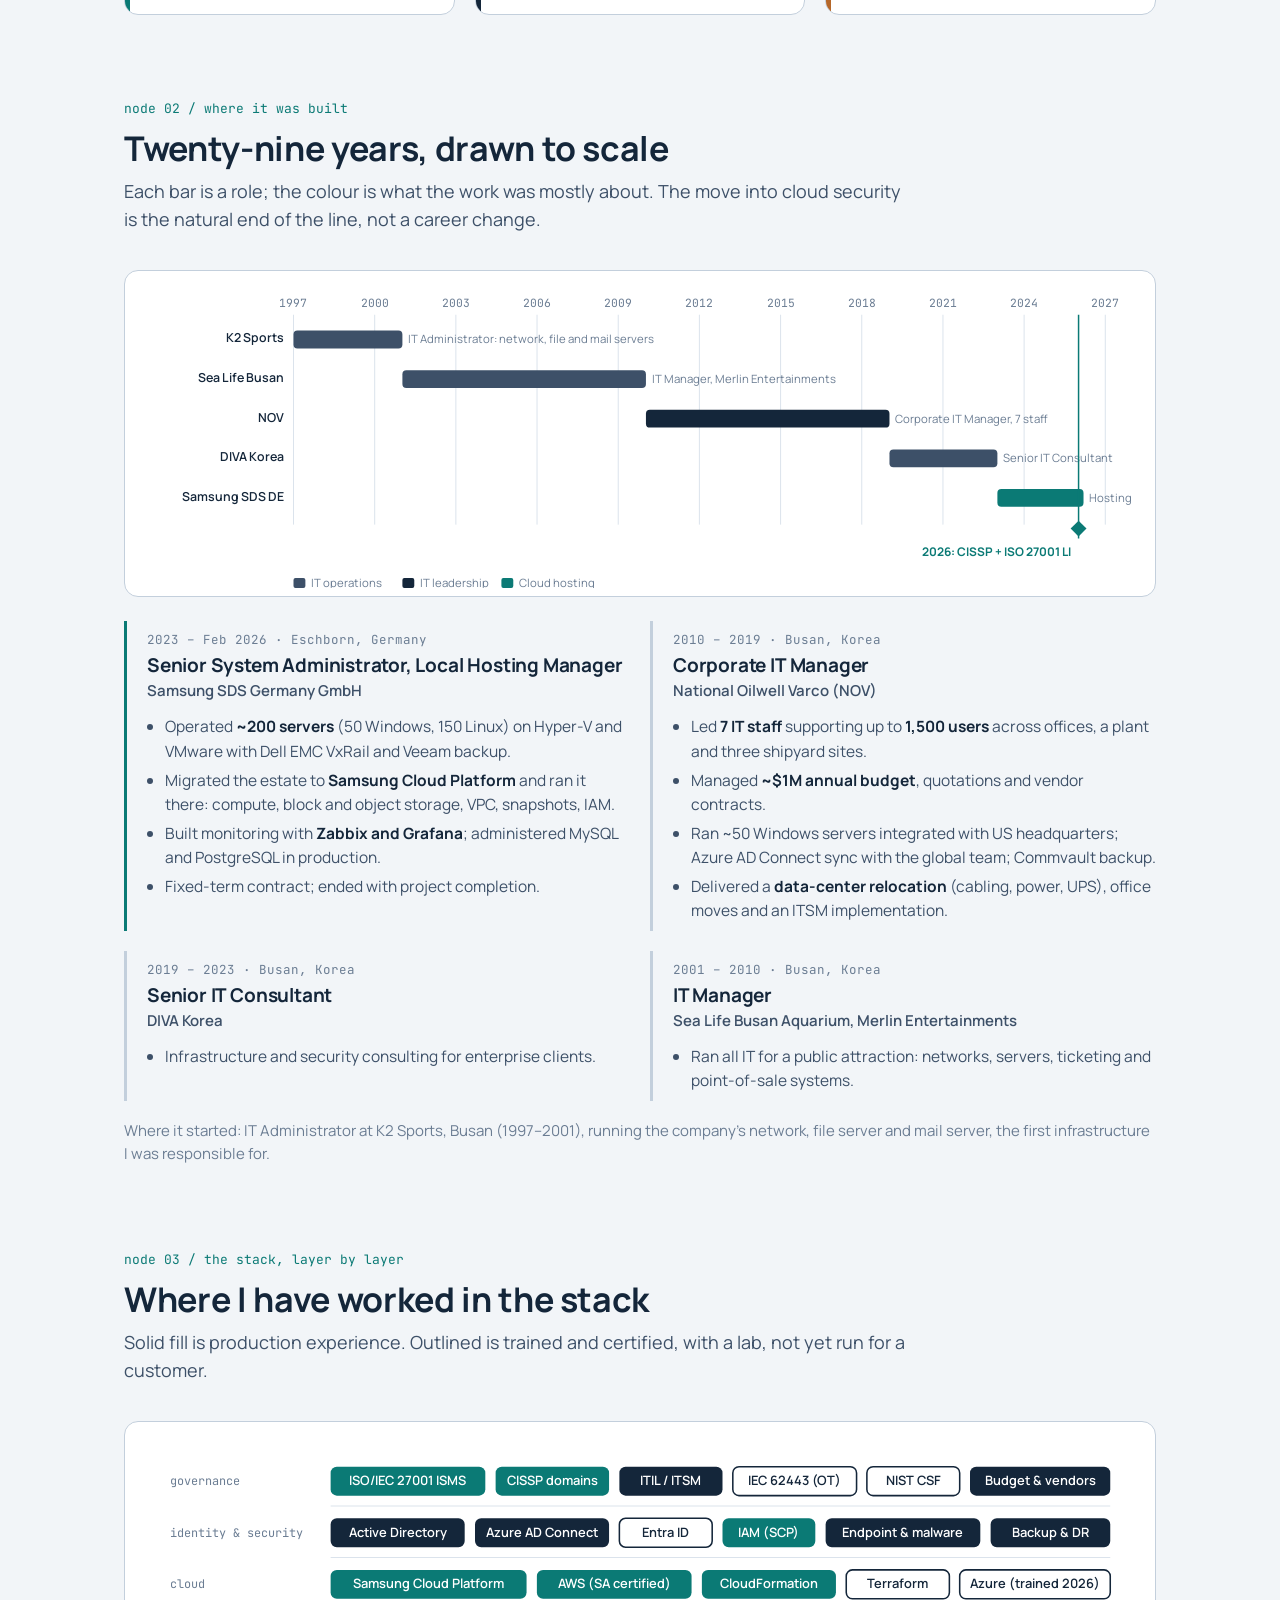
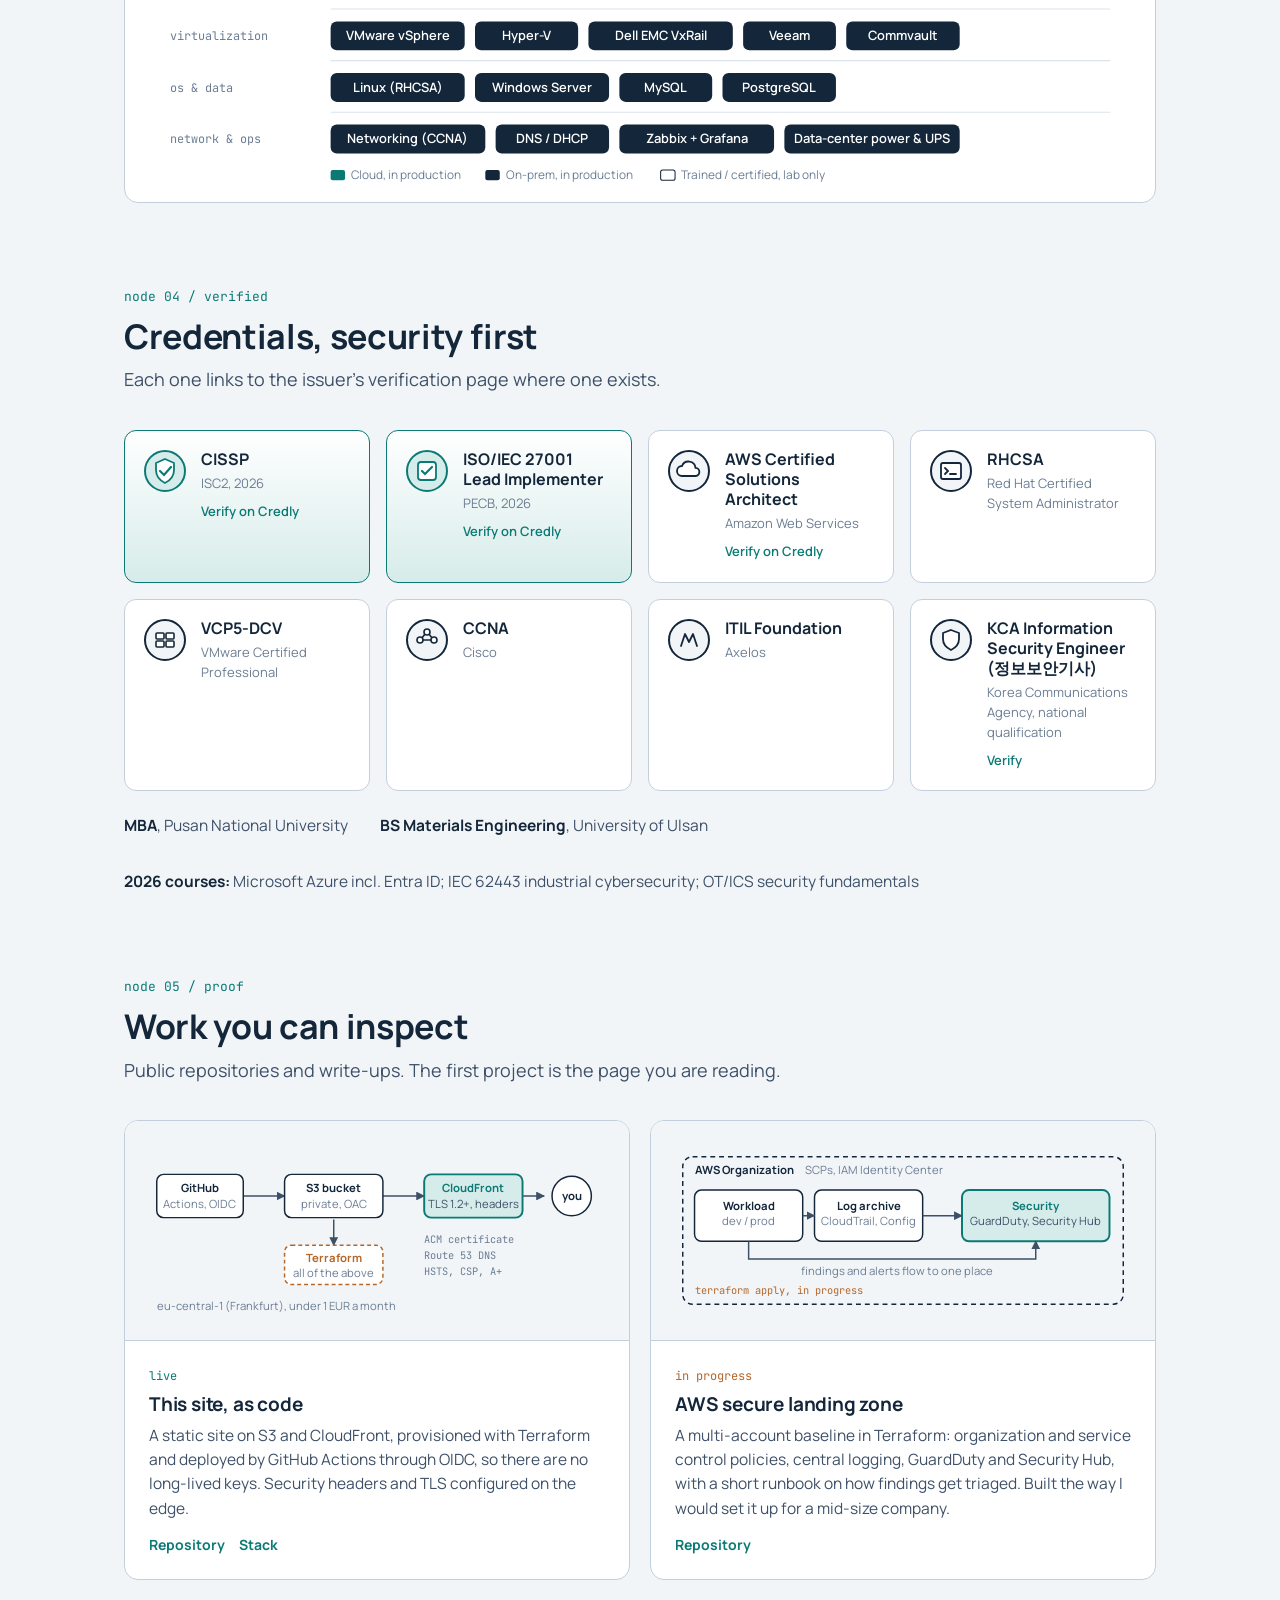
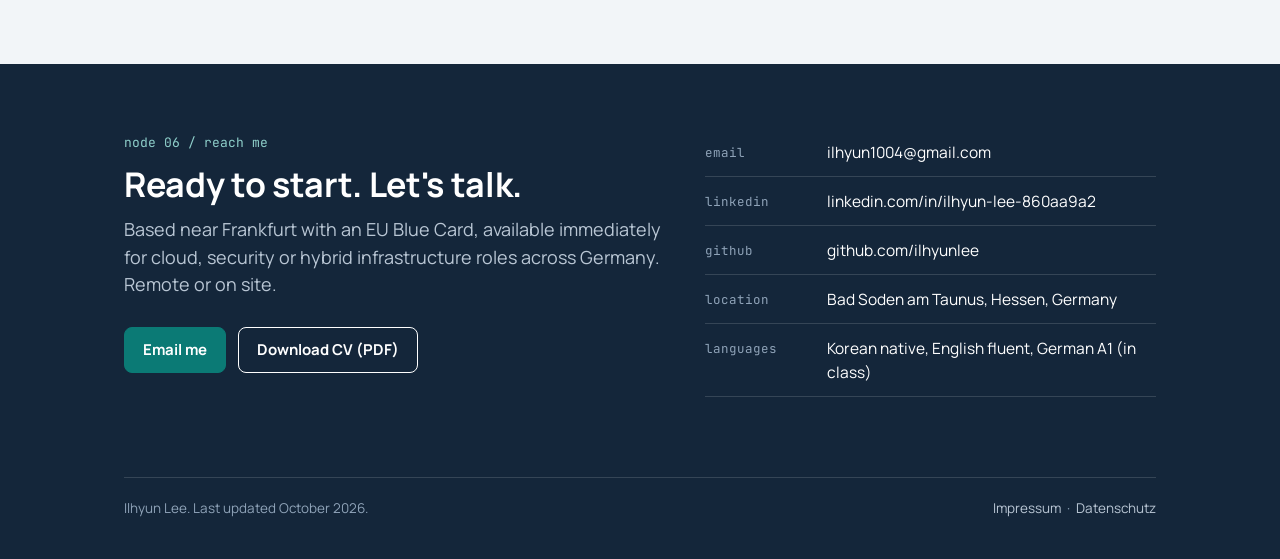
==== commit d6c033c6: "Add files via upload" ====
--- a/index.html
+++ b/index.html
@@ -3,14 +3,16 @@
 <head>
 <meta charset="UTF-8">
 <meta name="viewport" content="width=device-width, initial-scale=1">
-<title>Ilhyun Lee — Cloud & Security Engineer</title>
+<title>Ilhyun Lee — Cloud & Security Expert</title>
 <meta name="description" content="20+ years running enterprise infrastructure, now securing it in the cloud. CISSP, ISO/IEC 27001 Lead Implementer, AWS Solutions Architect. Frankfurt Rhein-Main, EU Blue Card, available immediately.">
-<meta property="og:title" content="Ilhyun Lee — Cloud & Security Engineer">
+<meta property="og:title" content="Ilhyun Lee — Cloud & Security Expert">
 <meta property="og:description" content="20+ years of infrastructure, now secured in the cloud. CISSP · ISO 27001 LI · AWS SA. Frankfurt area, available now.">
 <meta property="og:type" content="profile">
+<link rel="alternate" hreflang="en" href="https://ilhyun1004.github.io/">
+<link rel="alternate" hreflang="de" href="https://ilhyun1004.github.io/de/">
 
 <script type="application/ld+json">
-{"@context":"https://schema.org","@type":"Person","name":"Ilhyun Lee","jobTitle":"Cloud & Security Engineer","address":{"@type":"PostalAddress","addressLocality":"Bad Soden am Taunus","addressCountry":"DE"},"email":"mailto:ilhyun1004@gmail.com","url":"https://www.linkedin.com/in/ilhyun-lee-860aa9a2","alumniOf":["University of Ulsan","Pusan National University"],"knowsAbout":["AWS","Cloud security","ISO/IEC 27001","CISSP","VMware","Hyper-V","Linux","Active Directory","IT management"]}
+{"@context":"https://schema.org","@type":"Person","name":"Ilhyun Lee","jobTitle":"Cloud & Security Expert","address":{"@type":"PostalAddress","addressLocality":"Bad Soden am Taunus","addressCountry":"DE"},"email":"mailto:ilhyun1004@gmail.com","url":"https://www.linkedin.com/in/ilhyun-lee-860aa9a2","alumniOf":["University of Ulsan","Pusan National University"],"knowsAbout":["AWS","Cloud security","ISO/IEC 27001","CISSP","VMware","Hyper-V","Linux","Active Directory","IT management"]}
 </script>
 <style>
   @font-face { font-family: 'Manrope'; font-style: normal; font-weight: 400; font-display: swap; src: url('fonts/manrope-latin-400-normal.woff2') format('woff2'); }
@@ -59,6 +61,8 @@
   .nav-links a { color: var(--ink-2); }
   .nav-links a.active { color: var(--teal); }
   .nav .spacer { flex: 1; }
+  .lang { display: flex; gap: 6px; font-size: 13.5px; font-weight: 700; font-family: var(--mono); margin-right: 6px; }
+  .lang a { color: var(--ink-3); } .lang a[aria-current] { color: var(--teal); } .lang span { color: var(--line); }
   .btn { display: inline-flex; align-items: center; gap: 8px; padding: 10px 18px; border-radius: 8px; font-weight: 700; font-size: 15px; border: 1.5px solid var(--ink); color: var(--ink); background: transparent; cursor: pointer; }
   .btn:hover { text-decoration: none; background: var(--white); }
   .btn.primary { background: var(--ink); color: var(--white); }
@@ -207,6 +211,7 @@
       <a href="#skills">Skills</a><a href="#experience">Experience</a><a href="#credentials">Credentials</a><a href="#projects">Projects</a><a href="#contact">Contact</a>
     </nav>
     <span class="spacer"></span>
+    <nav class="lang" aria-label="Language"><a href="./" aria-current="page">EN</a><span>|</span><a href="de/" lang="de">DE</a></nav>
     <a class="btn small primary" href="Ilhyun-Lee-CV-EN.pdf" download>Download CV</a>
   </div>
 </header>
@@ -217,7 +222,7 @@
   <div class="wrap">
     <div>
       <h1>Ilhyun Lee</h1>
-      <p class="role">Cloud &amp; Security Engineer, Frankfurt Rhein-Main</p>
+      <p class="role">Cloud &amp; Security Expert, Frankfurt Rhein-Main</p>
       <p class="lead">Twenty-five years running infrastructure, from the first file and mail server to a 200-server hybrid cloud. <strong>Now I secure it in the cloud</strong>, with the certifications to back it and the operational scars to know what actually breaks.</p>
       <div class="creds">
         <span class="cred new"><svg viewBox="0 0 24 24" fill="none" stroke="currentColor" stroke-width="2.4"><path d="M12 3l7 3v5c0 5-3.5 8.5-7 10-3.5-1.5-7-5-7-10V6z"/><path d="M9 12l2 2 4-4"/></svg>CISSP</span>
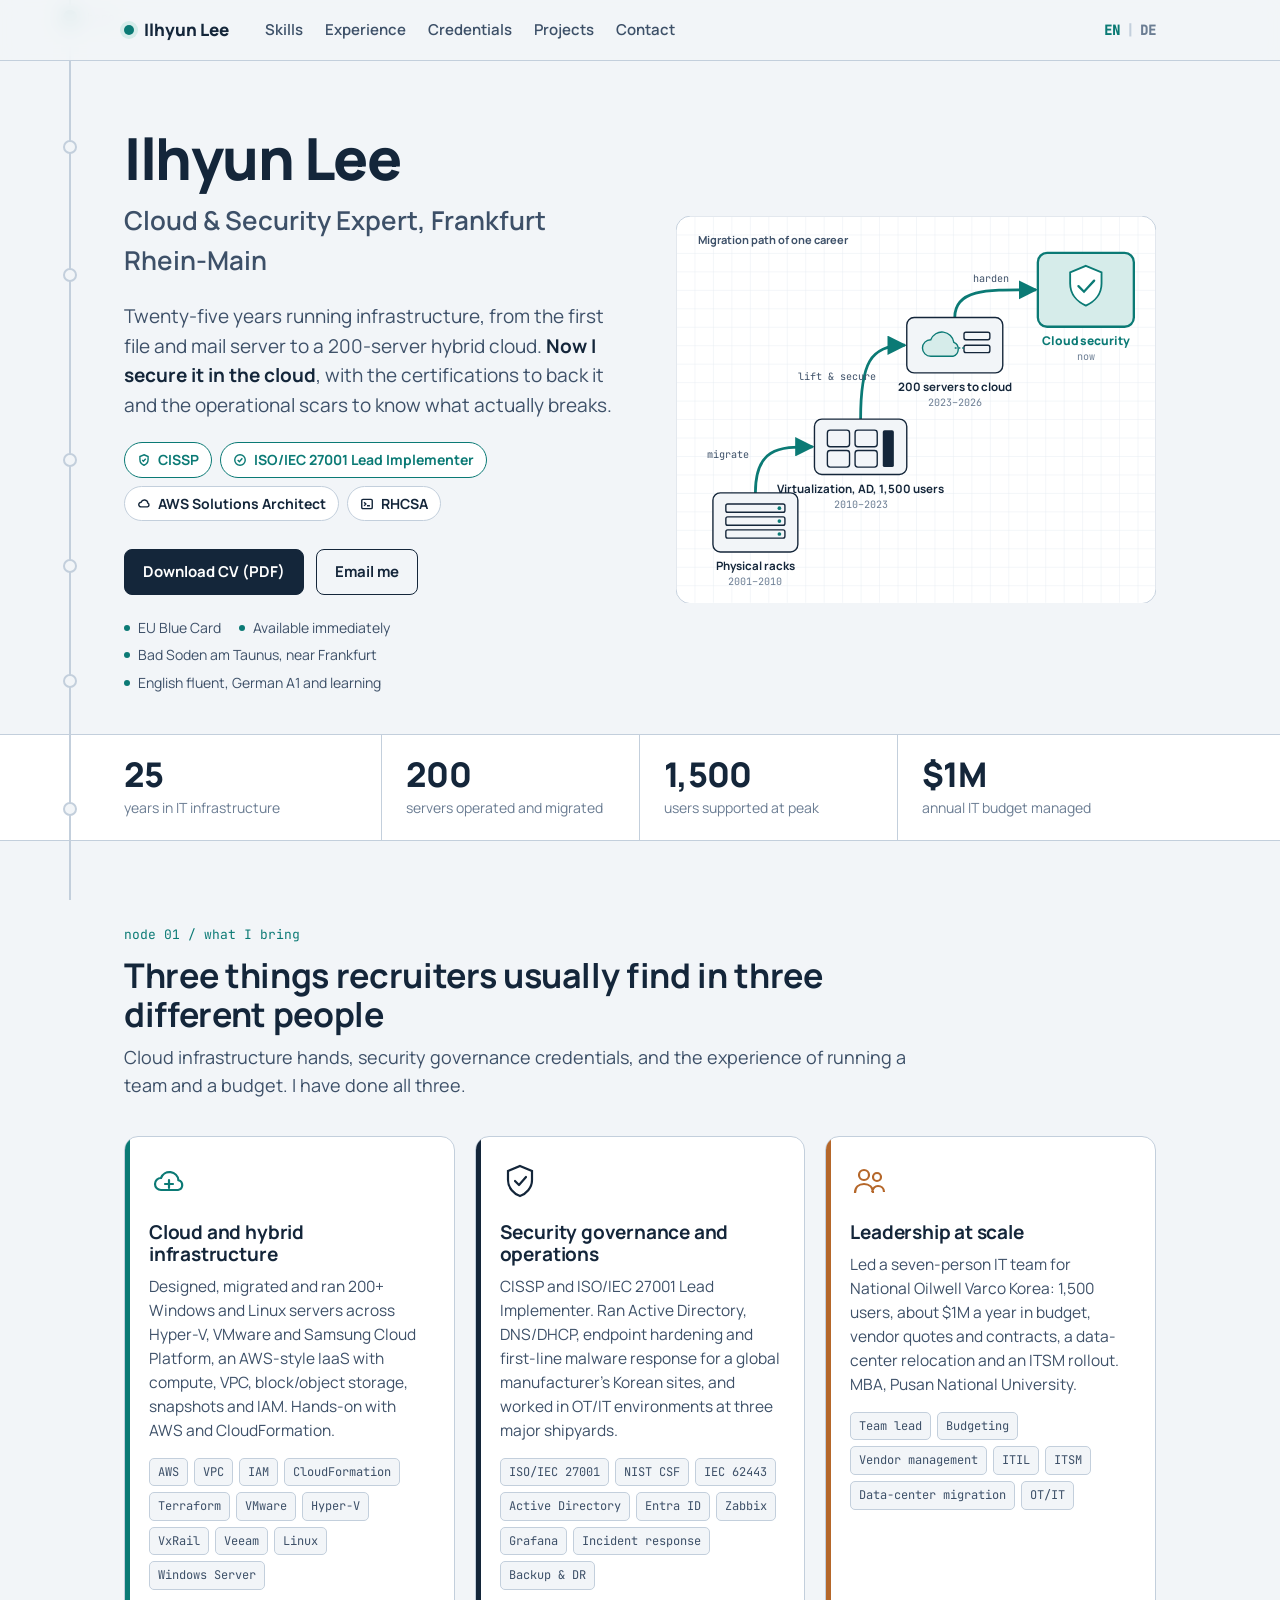
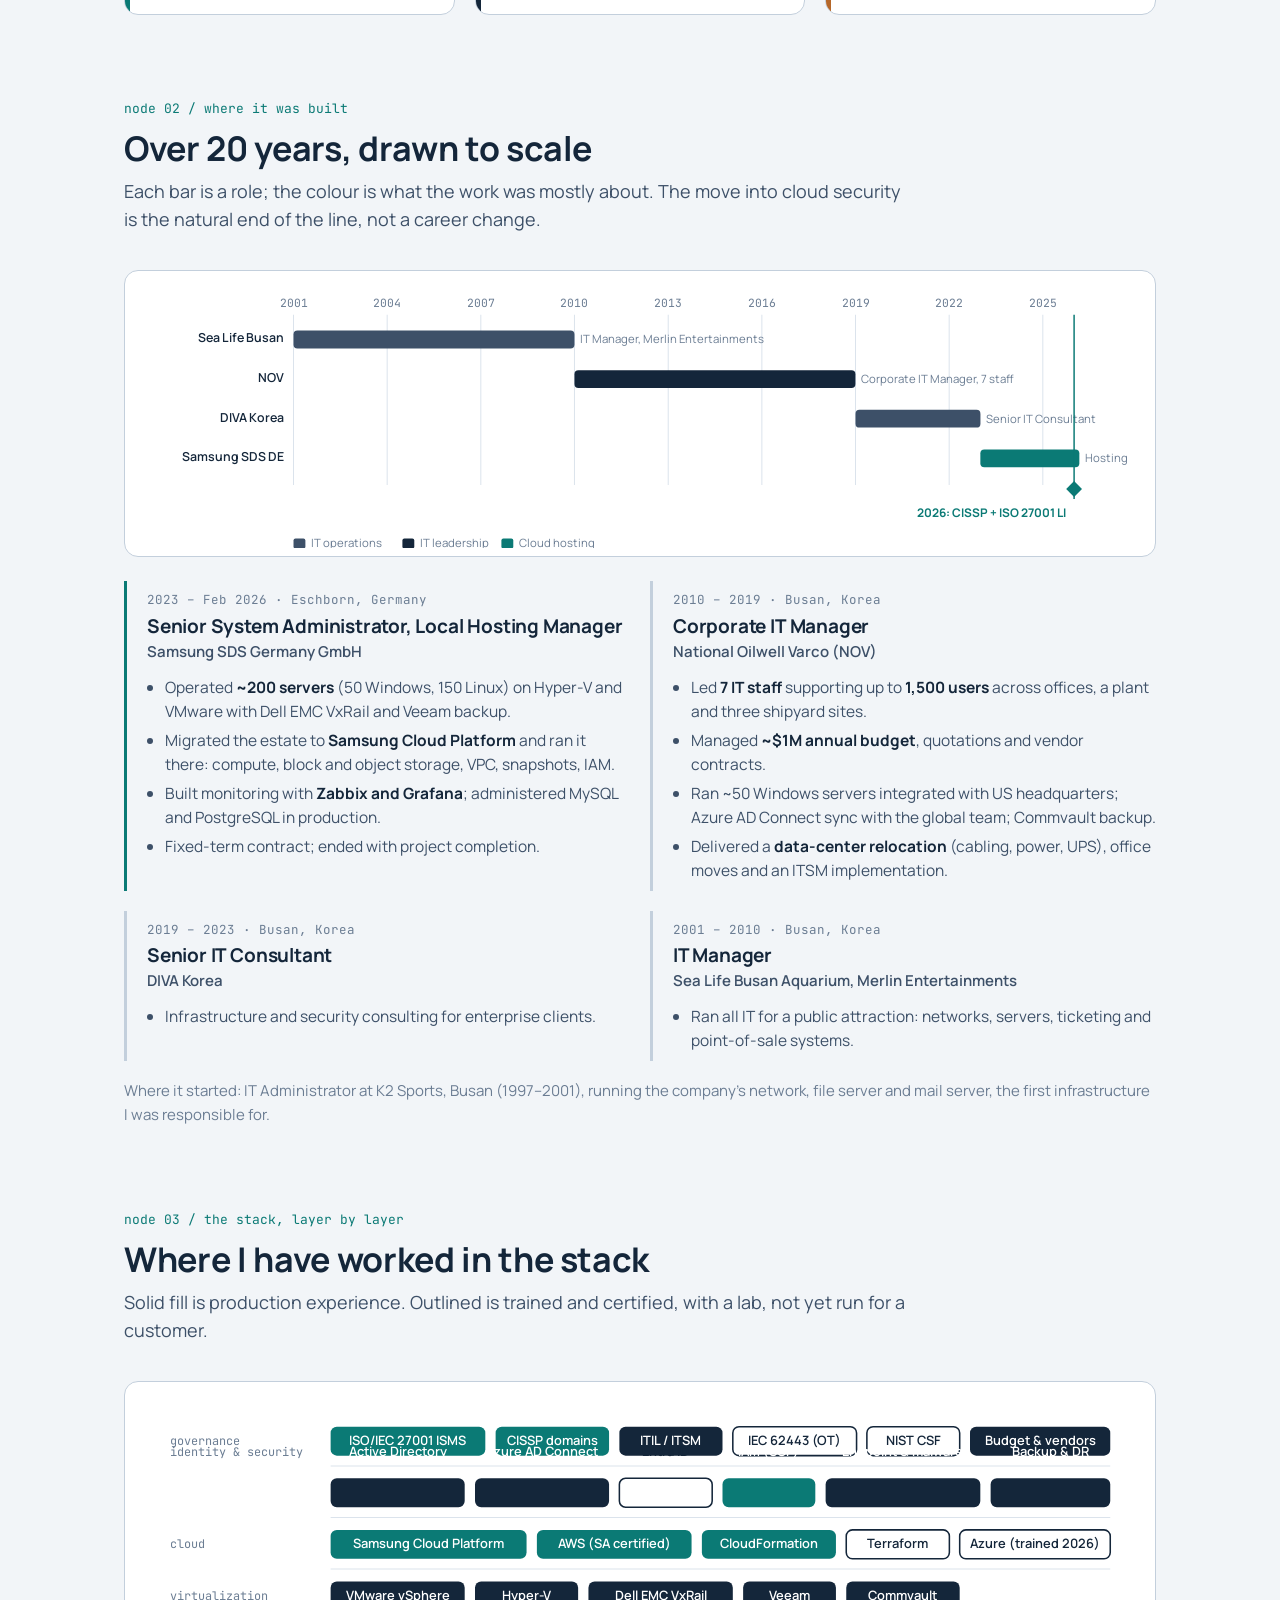
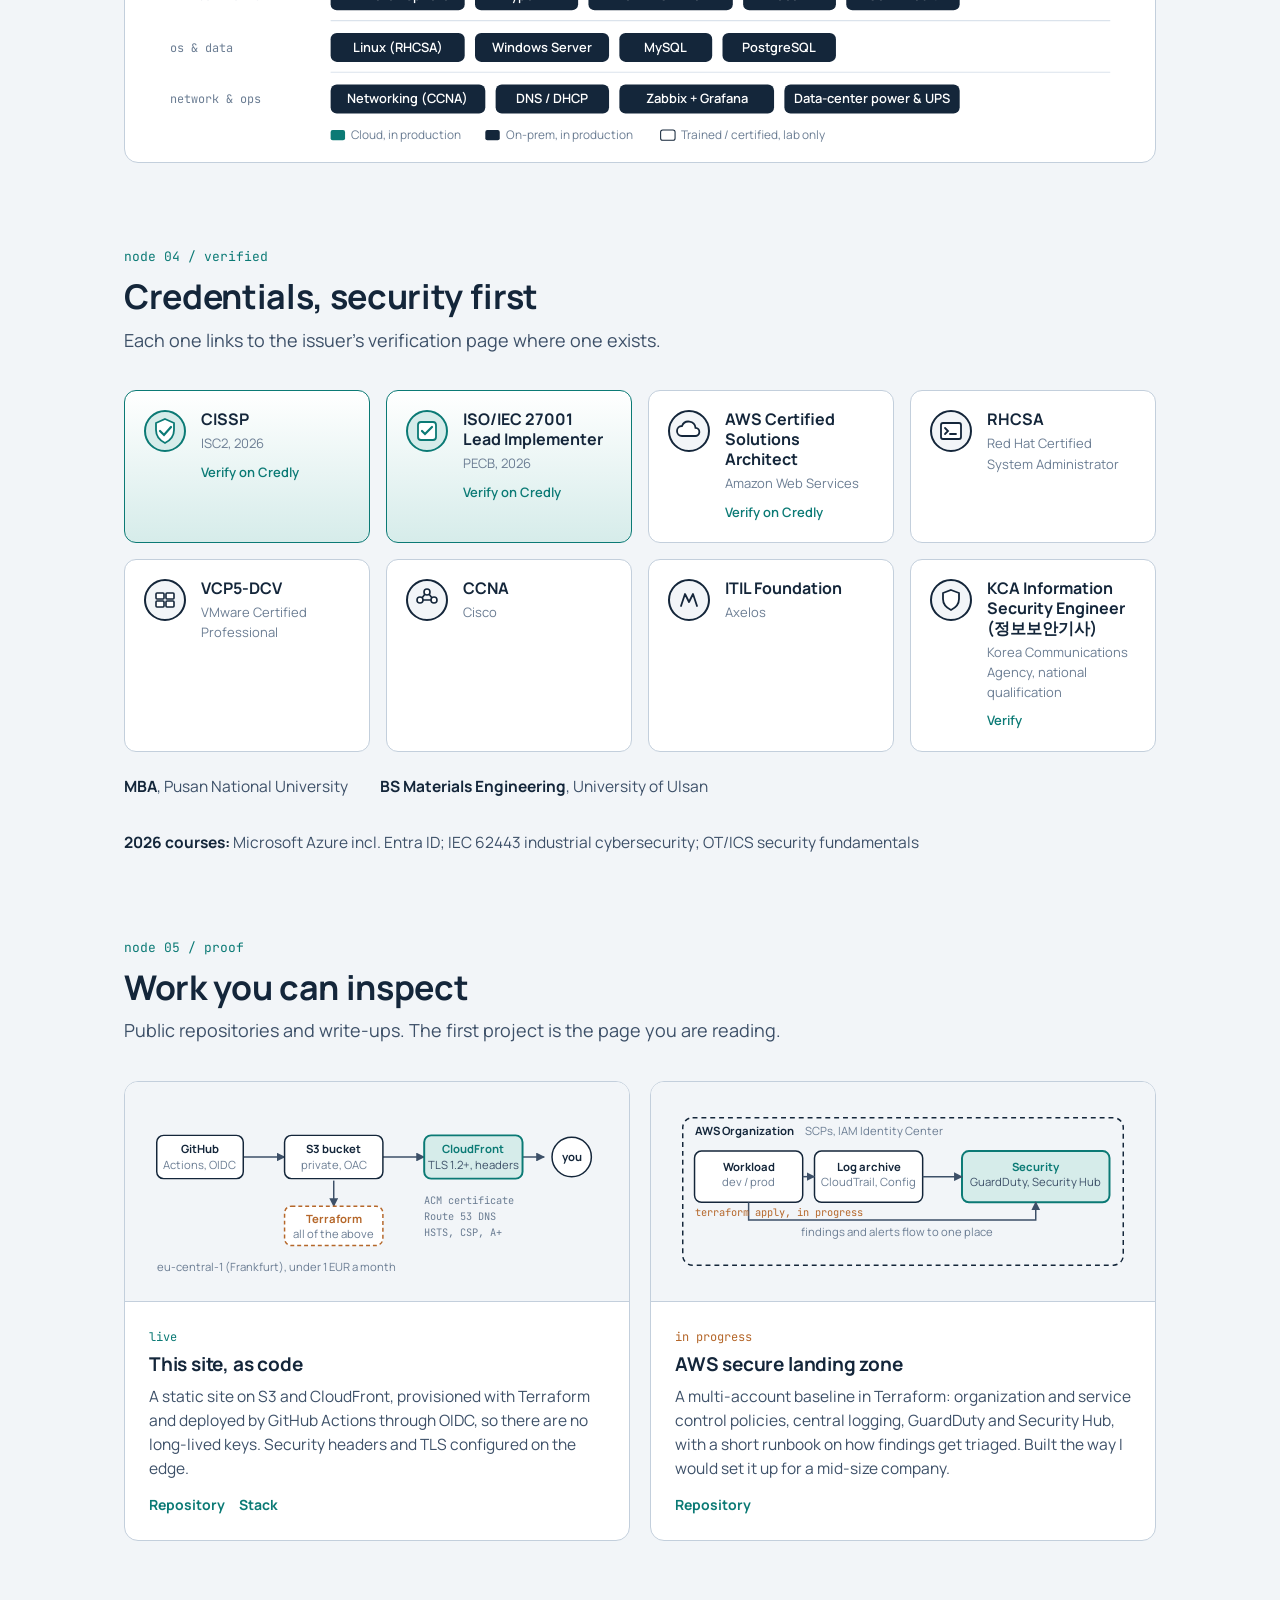
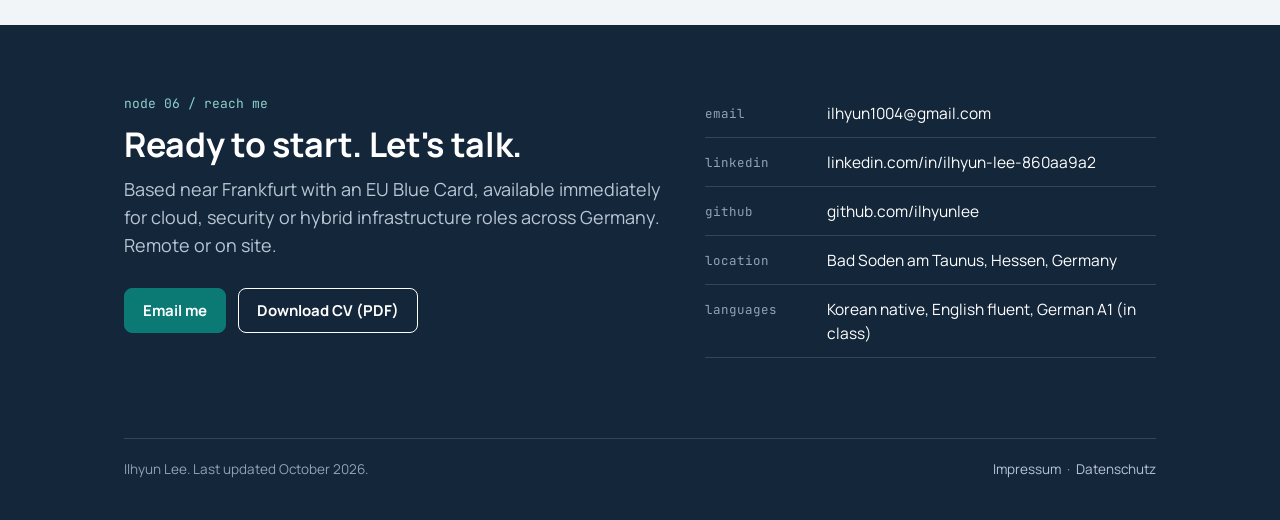
==== commit 2dc0719d: "Add files via upload" ====
--- a/index.html
+++ b/index.html
@@ -61,7 +61,7 @@
   .nav-links a { color: var(--ink-2); }
   .nav-links a.active { color: var(--teal); }
   .nav .spacer { flex: 1; }
-  .lang { display: flex; gap: 6px; font-size: 13.5px; font-weight: 700; font-family: var(--mono); margin-right: 6px; }
+  .lang { display: flex; gap: 6px; font-size: 13.5px; font-weight: 700; font-family: var(--mono); }
   .lang a { color: var(--ink-3); } .lang a[aria-current] { color: var(--teal); } .lang span { color: var(--line); }
   .btn { display: inline-flex; align-items: center; gap: 8px; padding: 10px 18px; border-radius: 8px; font-weight: 700; font-size: 15px; border: 1.5px solid var(--ink); color: var(--ink); background: transparent; cursor: pointer; }
   .btn:hover { text-decoration: none; background: var(--white); }
@@ -212,7 +212,6 @@
     </nav>
     <span class="spacer"></span>
     <nav class="lang" aria-label="Language"><a href="./" aria-current="page">EN</a><span>|</span><a href="de/" lang="de">DE</a></nav>
-    <a class="btn small primary" href="Ilhyun-Lee-CV-EN.pdf" download>Download CV</a>
   </div>
 </header>
 
@@ -353,44 +352,41 @@
   <div class="wrap">
     <div class="sec-head">
       <span class="mono">node 02 / where it was built</span>
-      <h2>Twenty-nine years, drawn to scale</h2>
+      <h2>Over 20 years, drawn to scale</h2>
       <p>Each bar is a role; the colour is what the work was mostly about. The move into cloud security is the natural end of the line, not a career change.</p>
     </div>
     <div class="timeline draw">
-      <svg viewBox="-40 0 1000 300" role="img" aria-label="Timeline 1997 to 2026: IT administrator at K2 Sports, IT management at Sea Life Busan, corporate IT manager at NOV, senior IT consultant at DIVA Korea, senior system administrator at Samsung SDS Germany, then CISSP and ISO 27001 Lead Implementer in 2026" font-family="Manrope, sans-serif">
-        <!-- scale: 1997..2027 → x 110..930 ; 1 year = 27.33px -->
+      <svg viewBox="-40 0 1000 260" role="img" aria-label="Timeline 2001 to 2026: IT management at Sea Life Busan, corporate IT manager at NOV, senior IT consultant at DIVA Korea, senior system administrator at Samsung SDS Germany, then CISSP and ISO 27001 Lead Implementer in 2026" font-family="Manrope, sans-serif">
+        <!-- scale: 2001..2027 → x 110..930 ; 1 year = 31.54px -->
         <g font-family="JetBrains Mono, monospace" font-size="11.5" fill="#6b7d93">
-          <g stroke="#dbe3ec"><line x1="110" x2="110" y1="24" y2="236"/><line x1="192" x2="192" y1="24" y2="236"/><line x1="274" x2="274" y1="24" y2="236"/><line x1="356" x2="356" y1="24" y2="236"/><line x1="438" x2="438" y1="24" y2="236"/><line x1="520" x2="520" y1="24" y2="236"/><line x1="602" x2="602" y1="24" y2="236"/><line x1="684" x2="684" y1="24" y2="236"/><line x1="766" x2="766" y1="24" y2="236"/><line x1="848" x2="848" y1="24" y2="236"/><line x1="930" x2="930" y1="24" y2="236"/></g>
-          <text x="110" y="16" text-anchor="middle">1997</text><text x="192" y="16" text-anchor="middle">2000</text><text x="274" y="16" text-anchor="middle">2003</text><text x="356" y="16" text-anchor="middle">2006</text><text x="438" y="16" text-anchor="middle">2009</text><text x="520" y="16" text-anchor="middle">2012</text><text x="602" y="16" text-anchor="middle">2015</text><text x="684" y="16" text-anchor="middle">2018</text><text x="766" y="16" text-anchor="middle">2021</text><text x="848" y="16" text-anchor="middle">2024</text><text x="930" y="16" text-anchor="middle">2027</text>
+          <g stroke="#dbe3ec"><line x1="110" x2="110" y1="24" y2="196"/><line x1="204.6" x2="204.6" y1="24" y2="196"/><line x1="299.2" x2="299.2" y1="24" y2="196"/><line x1="393.8" x2="393.8" y1="24" y2="196"/><line x1="488.5" x2="488.5" y1="24" y2="196"/><line x1="583.1" x2="583.1" y1="24" y2="196"/><line x1="677.7" x2="677.7" y1="24" y2="196"/><line x1="772.3" x2="772.3" y1="24" y2="196"/><line x1="866.9" x2="866.9" y1="24" y2="196"/></g>
+          <text x="110" y="16" text-anchor="middle">2001</text><text x="204.6" y="16" text-anchor="middle">2004</text><text x="299.2" y="16" text-anchor="middle">2007</text><text x="393.8" y="16" text-anchor="middle">2010</text><text x="488.5" y="16" text-anchor="middle">2013</text><text x="583.1" y="16" text-anchor="middle">2016</text><text x="677.7" y="16" text-anchor="middle">2019</text><text x="772.3" y="16" text-anchor="middle">2022</text><text x="866.9" y="16" text-anchor="middle">2025</text>
         </g>
         <!-- rows -->
         <g font-size="12.5" fill="#14263a">
-          <text x="100" y="52" text-anchor="end" font-weight="600">K2 Sports</text>
-          <rect x="110" y="40" width="110" height="18" rx="4" fill="#3d5068"/>
-          <text x="226" y="53" font-size="11.5" fill="#6b7d93">IT Administrator: network, file and mail servers</text>
-
-          <text x="100" y="92" text-anchor="end" font-weight="600">Sea Life Busan</text>
-          <rect x="220" y="80" width="246" height="18" rx="4" fill="#3d5068"/>
-          <text x="472" y="93" font-size="11.5" fill="#6b7d93">IT Manager, Merlin Entertainments</text>
-
-          <text x="100" y="132" text-anchor="end" font-weight="600">NOV</text>
-          <rect x="466" y="120" width="246" height="18" rx="4" fill="#14263a"/>
-          <text x="718" y="133" font-size="11.5" fill="#6b7d93">Corporate IT Manager, 7 staff</text>
-
-          <text x="100" y="172" text-anchor="end" font-weight="600">DIVA Korea</text>
-          <rect x="712" y="160" width="109" height="18" rx="4" fill="#3d5068"/>
-          <text x="827" y="173" font-size="11.5" fill="#6b7d93">Senior IT Consultant</text>
-
-          <text x="100" y="212" text-anchor="end" font-weight="600">Samsung SDS DE</text>
-          <rect x="821" y="200" width="87" height="18" rx="4" fill="#0b7a75"/>
-          <text x="914" y="213" font-size="11.5" fill="#6b7d93">Hosting</text>
+
+          <text x="100" y="52" text-anchor="end" font-weight="600">Sea Life Busan</text>
+          <rect x="110" y="40" width="283.8" height="18" rx="4" fill="#3d5068"/>
+          <text x="399.8" y="53" font-size="11.5" fill="#6b7d93">IT Manager, Merlin Entertainments</text>
+
+          <text x="100" y="92" text-anchor="end" font-weight="600">NOV</text>
+          <rect x="393.8" y="80" width="283.8" height="18" rx="4" fill="#14263a"/>
+          <text x="683.7" y="93" font-size="11.5" fill="#6b7d93">Corporate IT Manager, 7 staff</text>
+
+          <text x="100" y="132" text-anchor="end" font-weight="600">DIVA Korea</text>
+          <rect x="677.7" y="120" width="126.2" height="18" rx="4" fill="#3d5068"/>
+          <text x="809.8" y="133" font-size="11.5" fill="#6b7d93">Senior IT Consultant</text>
+
+          <text x="100" y="172" text-anchor="end" font-weight="600">Samsung SDS DE</text>
+          <rect x="803.8" y="160" width="100" height="18" rx="4" fill="#0b7a75"/>
+          <text x="909.8" y="173" font-size="11.5" fill="#6b7d93">Hosting</text>
         </g>
         <!-- 2026 milestone -->
-        <line class="d" x1="903" x2="903" y1="24" y2="250" stroke="#0b7a75" stroke-width="1.5" stroke-dasharray="4 4"/>
-        <path d="M903 232l8 8-8 8-8-8z" fill="#0b7a75"/>
-        <text x="895" y="268" text-anchor="end" font-size="12" font-weight="700" fill="#0b7a75">2026: CISSP + ISO 27001 LI</text>
+        <line class="d" x1="898.5" x2="898.5" y1="24" y2="210" stroke="#0b7a75" stroke-width="1.5" stroke-dasharray="4 4"/>
+        <path d="M898.5 192l8 8-8 8-8-8z" fill="#0b7a75"/>
+        <text x="890.5" y="228" text-anchor="end" font-size="12" font-weight="700" fill="#0b7a75">2026: CISSP + ISO 27001 LI</text>
         <!-- legend -->
-        <g font-size="11.5" fill="#6b7d93" transform="translate(110 290)">
+        <g font-size="11.5" fill="#6b7d93" transform="translate(110 250)">
           <rect width="12" height="10" rx="2" fill="#3d5068"/><text x="18" y="9">IT operations</text>
           <rect x="110" width="12" height="10" rx="2" fill="#14263a"/><text x="128" y="9">IT leadership</text>
           <rect x="210" width="12" height="10" rx="2" fill="#0b7a75"/><text x="228" y="9">Cloud hosting</text>
@@ -454,7 +450,7 @@
       <svg viewBox="0 0 960 330" role="img" aria-label="Technology stack by layer: governance, identity and security, cloud platforms, virtualization and backup, operating systems and databases, networks and monitoring; most are production experience, Azure and Terraform are trained" font-family="Manrope, sans-serif" font-size="12.5">
         <defs><pattern id="hatch" width="6" height="6" patternUnits="userSpaceOnUse" patternTransform="rotate(45)"><line x1="0" y1="0" x2="0" y2="6" stroke="#9fb0c2" stroke-width="1.2"/></pattern></defs>
         <g fill="#6b7d93" font-family="JetBrains Mono, monospace" font-size="11.5">
-          <text x="24" y="42">governance</text><text x="24" y="92">identity &amp; security</text><text x="24" y="142">cloud</text><text x="24" y="192">virtualization</text><text x="24" y="242">os &amp; data</text><text x="24" y="292">network &amp; ops</text>
+          <text x="24" y="42">governance</text><text x="24" y="52">identity &amp; security</text><text x="24" y="142">cloud</text><text x="24" y="192">virtualization</text><text x="24" y="242">os &amp; data</text><text x="24" y="292">network &amp; ops</text>
         </g>
         <g stroke="#dbe3ec"><line x1="180" x2="936" y1="62" y2="62"/><line x1="180" x2="936" y1="112" y2="112"/><line x1="180" x2="936" y1="162" y2="162"/><line x1="180" x2="936" y1="212" y2="212"/><line x1="180" x2="936" y1="262" y2="262"/></g>
 
@@ -469,12 +465,12 @@
         </g>
         <!-- identity & security -->
         <g fill="#14263a" font-weight="600">
-          <rect x="180" y="74" width="130" height="28" rx="6" fill="#14263a"/><text x="245" y="92" text-anchor="middle" fill="#fff">Active Directory</text>
-          <rect x="320" y="74" width="130" height="28" rx="6" fill="#14263a"/><text x="385" y="92" text-anchor="middle" fill="#fff">Azure AD Connect</text>
-          <rect x="460" y="74" width="90" height="28" rx="6" fill="none" stroke="#14263a" stroke-width="1.5"/><text x="505" y="92" text-anchor="middle">Entra ID</text>
-          <rect x="560" y="74" width="90" height="28" rx="6" fill="#0b7a75"/><text x="605" y="92" text-anchor="middle" fill="#fff">IAM (SCP)</text>
-          <rect x="660" y="74" width="150" height="28" rx="6" fill="#14263a"/><text x="735" y="92" text-anchor="middle" fill="#fff">Endpoint &amp; malware</text>
-          <rect x="820" y="74" width="116" height="28" rx="6" fill="#14263a"/><text x="878" y="92" text-anchor="middle" fill="#fff">Backup &amp; DR</text>
+          <rect x="180" y="74" width="130" height="28" rx="6" fill="#14263a"/><text x="245" y="52" text-anchor="middle" fill="#fff">Active Directory</text>
+          <rect x="320" y="74" width="130" height="28" rx="6" fill="#14263a"/><text x="385" y="52" text-anchor="middle" fill="#fff">Azure AD Connect</text>
+          <rect x="460" y="74" width="90" height="28" rx="6" fill="none" stroke="#14263a" stroke-width="1.5"/><text x="505" y="52" text-anchor="middle">Entra ID</text>
+          <rect x="560" y="74" width="90" height="28" rx="6" fill="#0b7a75"/><text x="605" y="52" text-anchor="middle" fill="#fff">IAM (SCP)</text>
+          <rect x="660" y="74" width="150" height="28" rx="6" fill="#14263a"/><text x="735" y="52" text-anchor="middle" fill="#fff">Endpoint &amp; malware</text>
+          <rect x="820" y="74" width="116" height="28" rx="6" fill="#14263a"/><text x="878" y="52" text-anchor="middle" fill="#fff">Backup &amp; DR</text>
         </g>
         <!-- cloud -->
         <g fill="#14263a" font-weight="600">
@@ -617,7 +613,7 @@
             <rect x="300" y="54" width="150" height="52" rx="7" fill="#d6ecea" stroke="#0b7a75" stroke-width="2"/><text x="375" y="74" text-anchor="middle" font-weight="700" fill="#0b7a75">Security</text><text x="375" y="90" text-anchor="middle" fill="#3d5068">GuardDuty, Security Hub</text>
             <g fill="none" stroke="#3d5068" stroke-width="1.5" marker-end="url(#ar3)"><path class="d" d="M138 80H150"/><path class="d" d="M260 80H300"/><path class="d" d="M83 106V124H375V106"/></g>
             <text x="234" y="140" text-anchor="middle" fill="#6b7d93">findings and alerts flow to one place</text>
-            <text x="28" y="160" font-family="JetBrains Mono, monospace" font-size="10.5" fill="#b5672a">terraform apply, in progress</text>
+            <text x="28" y="120" font-family="JetBrains Mono, monospace" font-size="10.5" fill="#b5672a">terraform apply, in progress</text>
           </svg>
         </div>
         <div class="body">
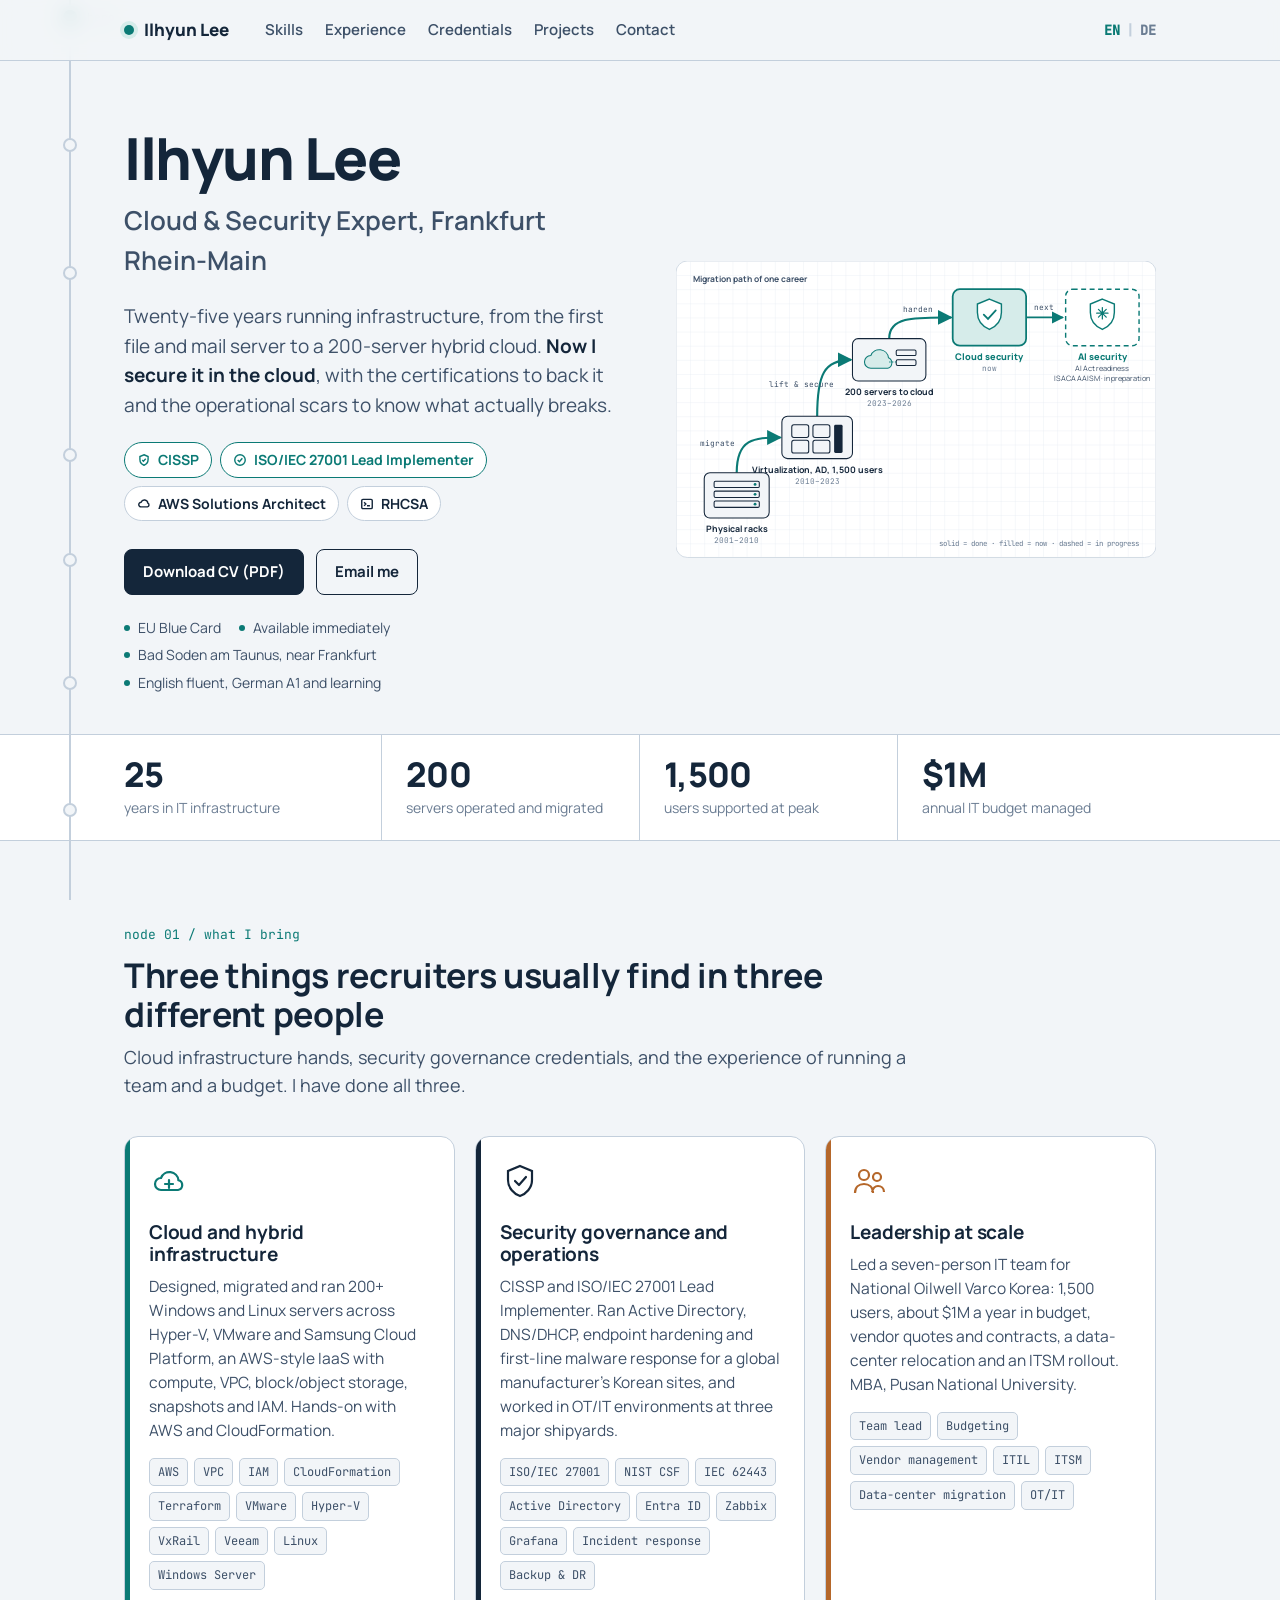
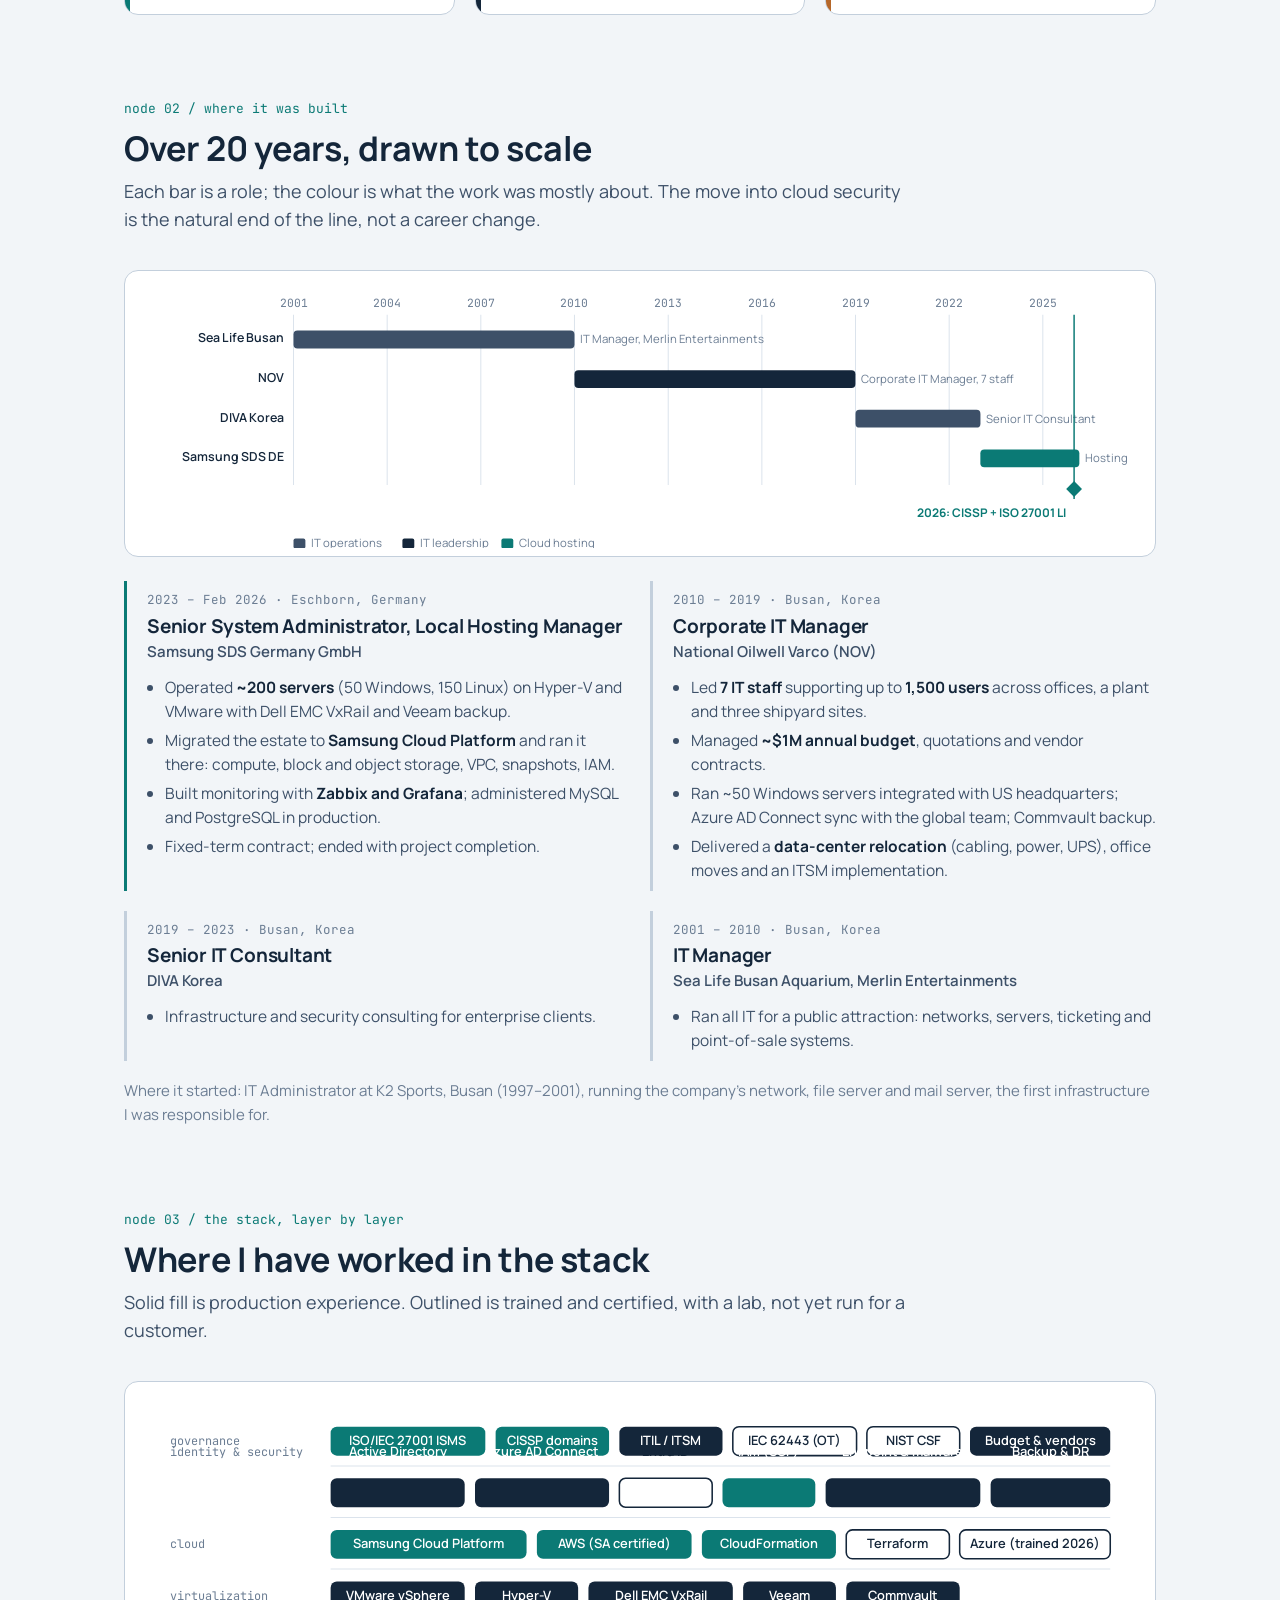
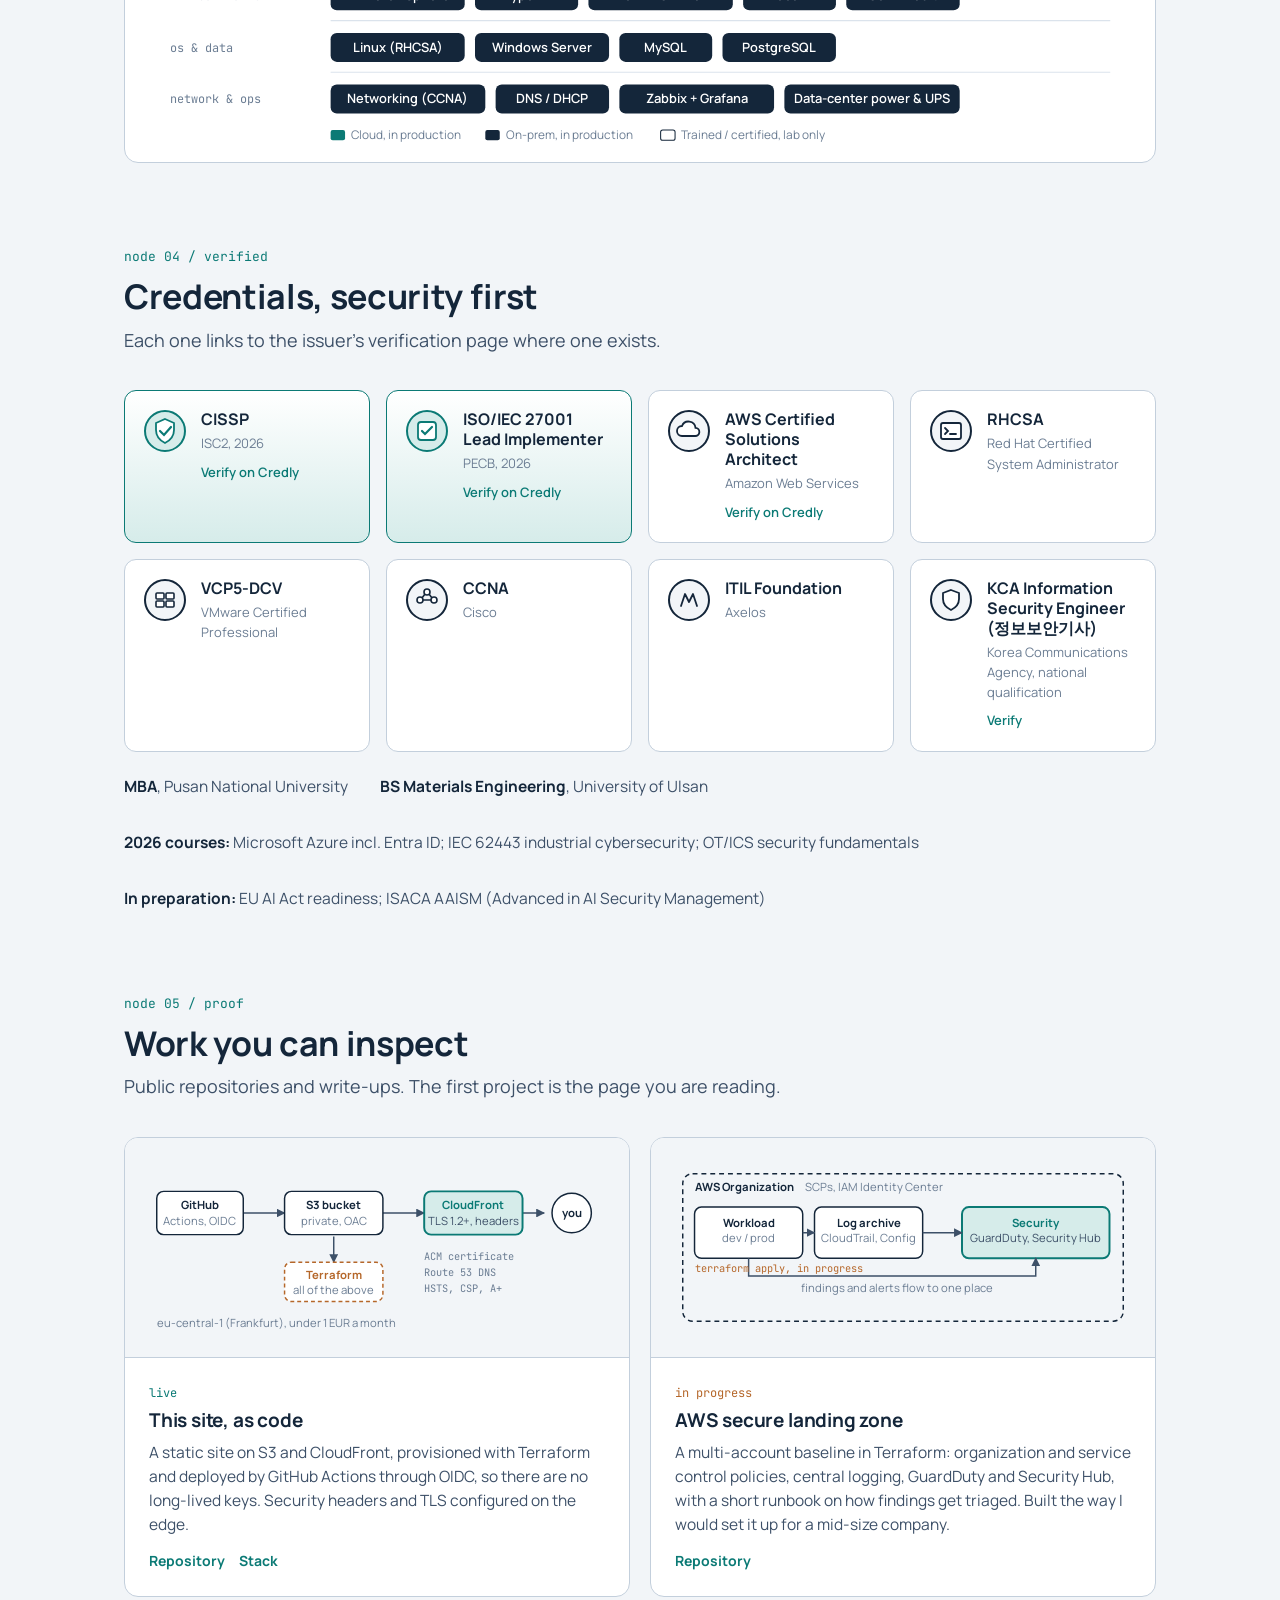
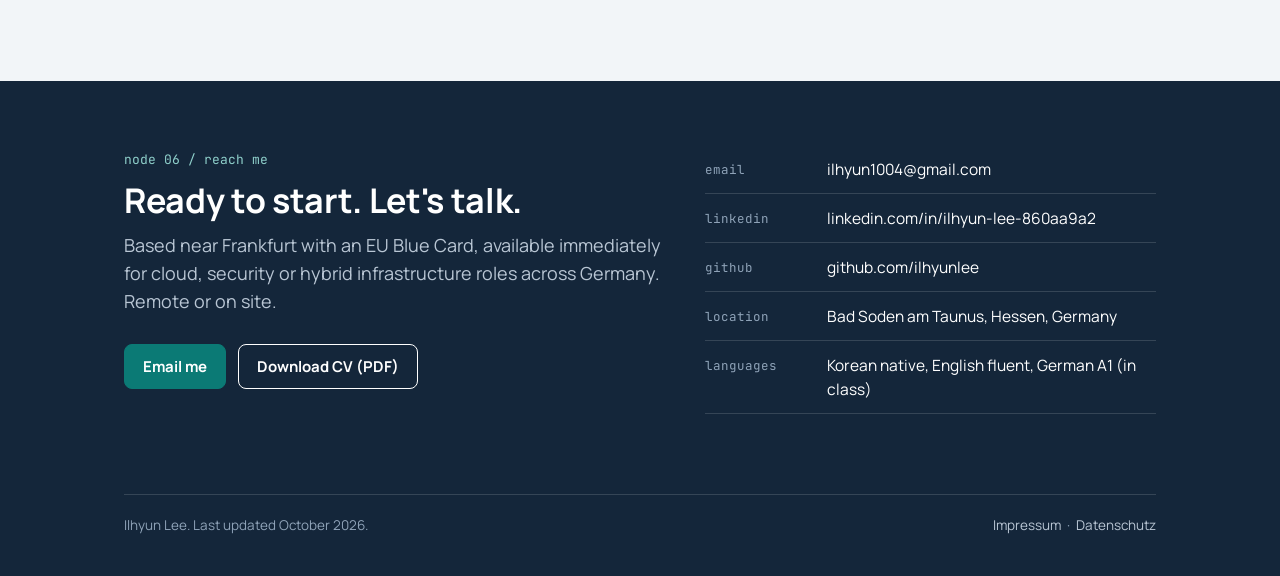
==== commit 24e30f95: "Add files via upload AI 공부추가" ====
--- a/index.html
+++ b/index.html
@@ -239,13 +239,13 @@
     </div>
 
     <!-- hero map: career as a migration path -->
-    <svg class="hero-map draw" viewBox="0 0 520 420" role="img" aria-label="Career path drawn as a migration map: physical racks, virtualization, hybrid and cloud platform, and now cloud security" font-family="Manrope, sans-serif">
+    <svg class="hero-map draw" viewBox="0 0 680 420" role="img" aria-label="Career path drawn as a migration map: physical racks, virtualization, hybrid and cloud platform, now cloud security, next AI security (AI Act readiness, ISACA AAISM in preparation)" font-family="Manrope, sans-serif">
       <defs>
         <marker id="ar" viewBox="0 0 10 10" refX="9" refY="5" markerWidth="7" markerHeight="7" orient="auto"><path d="M0 0L10 5L0 10z" fill="#0b7a75"/></marker>
         <pattern id="grid" width="20" height="20" patternUnits="userSpaceOnUse"><path d="M20 0H0V20" fill="none" stroke="#dbe3ec" stroke-width="1"/></pattern>
       </defs>
-      <rect width="520" height="420" rx="16" fill="#fff" stroke="#c3cfdc"/>
-      <rect x="1" y="1" width="518" height="418" rx="16" fill="url(#grid)" opacity=".7"/>
+      <rect width="680" height="420" rx="16" fill="#fff" stroke="#c3cfdc"/>
+      <rect x="1" y="1" width="678" height="418" rx="16" fill="url(#grid)" opacity=".7"/>
 
       <!-- route -->
       <g fill="none" stroke="#0b7a75" stroke-width="3" marker-end="url(#ar)">
@@ -294,6 +294,19 @@
         <text x="444" y="140" text-anchor="middle" font-size="13" font-weight="800" fill="#0b7a75">Cloud security</text>
         <text x="444" y="156" text-anchor="middle" font-size="11" fill="#6b7d93" font-family="JetBrains Mono, monospace">now</text>
       </g>
+
+      <!-- node 5: AI security (next, in progress) -->
+      <path class="d" d="M496 80 H548" fill="none" stroke="#0b7a75" stroke-width="2.5" stroke-dasharray="6 5" marker-end="url(#ar)"/>
+      <text x="522" y="70" text-anchor="middle" font-size="11" font-family="JetBrains Mono, monospace" fill="#3d5068">next</text>
+      <g>
+        <rect x="552" y="40" width="104" height="80" rx="10" fill="#fff" stroke="#0b7a75" stroke-width="2" stroke-dasharray="7 5"/>
+        <path d="M604 54l17 7v12c0 12-8 20-17 24-9-4-17-12-17-24V61z" fill="none" stroke="#0b7a75" stroke-width="2"/>
+        <path d="M604 66v16M596 74h16M598.5 68.5l11 11M609.5 68.5l-11 11" fill="none" stroke="#0b7a75" stroke-width="1.8" stroke-linecap="round"/>
+        <text x="604" y="140" text-anchor="middle" font-size="13" font-weight="800" fill="#0b7a75">AI security</text>
+        <text x="604" y="156" text-anchor="middle" font-size="10.5" fill="#3d5068">AI Act readiness</text>
+        <text x="604" y="170" text-anchor="middle" font-size="10.5" fill="#3d5068">ISACA AAISM · in preparation</text>
+      </g>
+      <text x="656" y="404" text-anchor="end" font-size="10.5" font-family="JetBrains Mono, monospace" fill="#6b7d93">solid = done   ·   filled = now   ·   dashed = in progress</text>
 
       <!-- legend chips along the route -->
       <g font-size="11" font-family="JetBrains Mono, monospace" fill="#3d5068">
@@ -559,6 +572,7 @@
       <span><b>MBA</b>, Pusan National University</span>
       <span><b>BS Materials Engineering</b>, University of Ulsan</span>
       <span><b>2026 courses:</b> Microsoft Azure incl. Entra ID; IEC 62443 industrial cybersecurity; OT/ICS security fundamentals</span>
+      <span><b>In preparation:</b> EU AI Act readiness; ISACA AAISM (Advanced in AI Security Management)</span>
     </div>
   </div>
 </section>
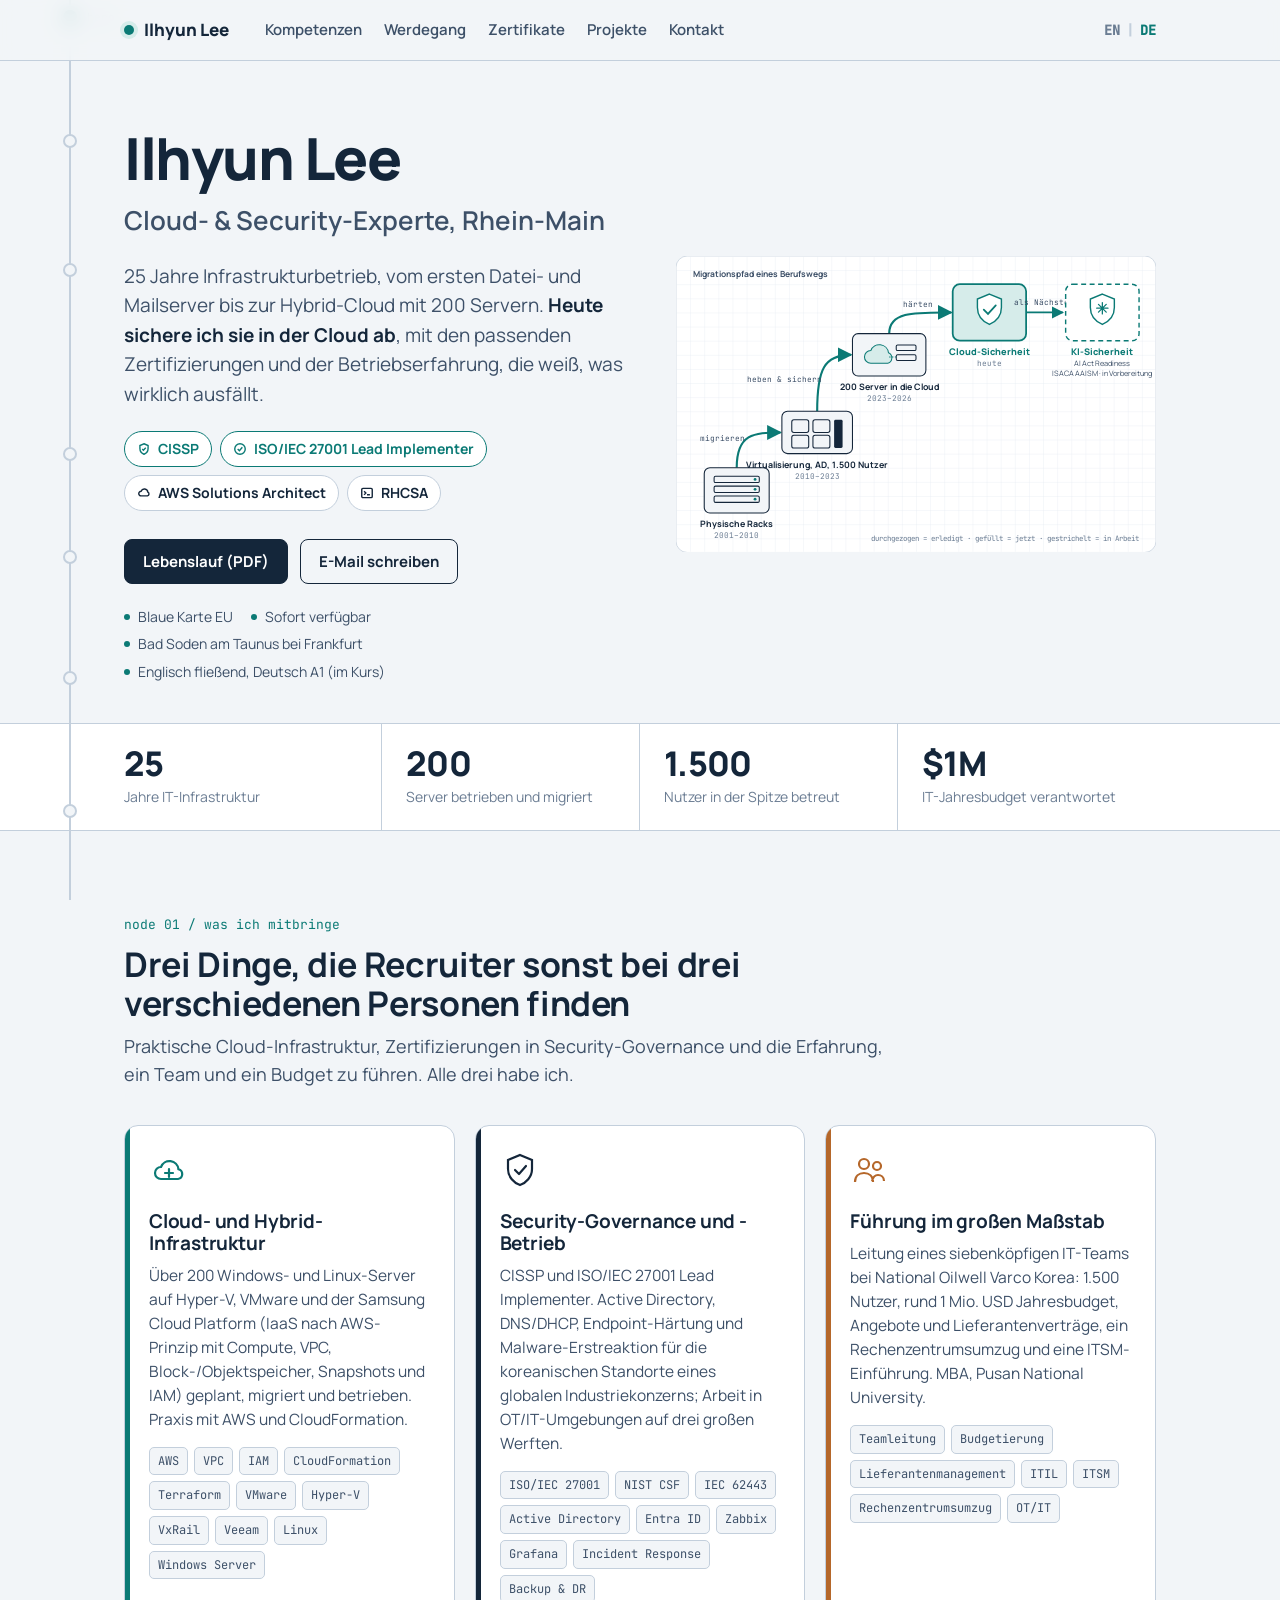
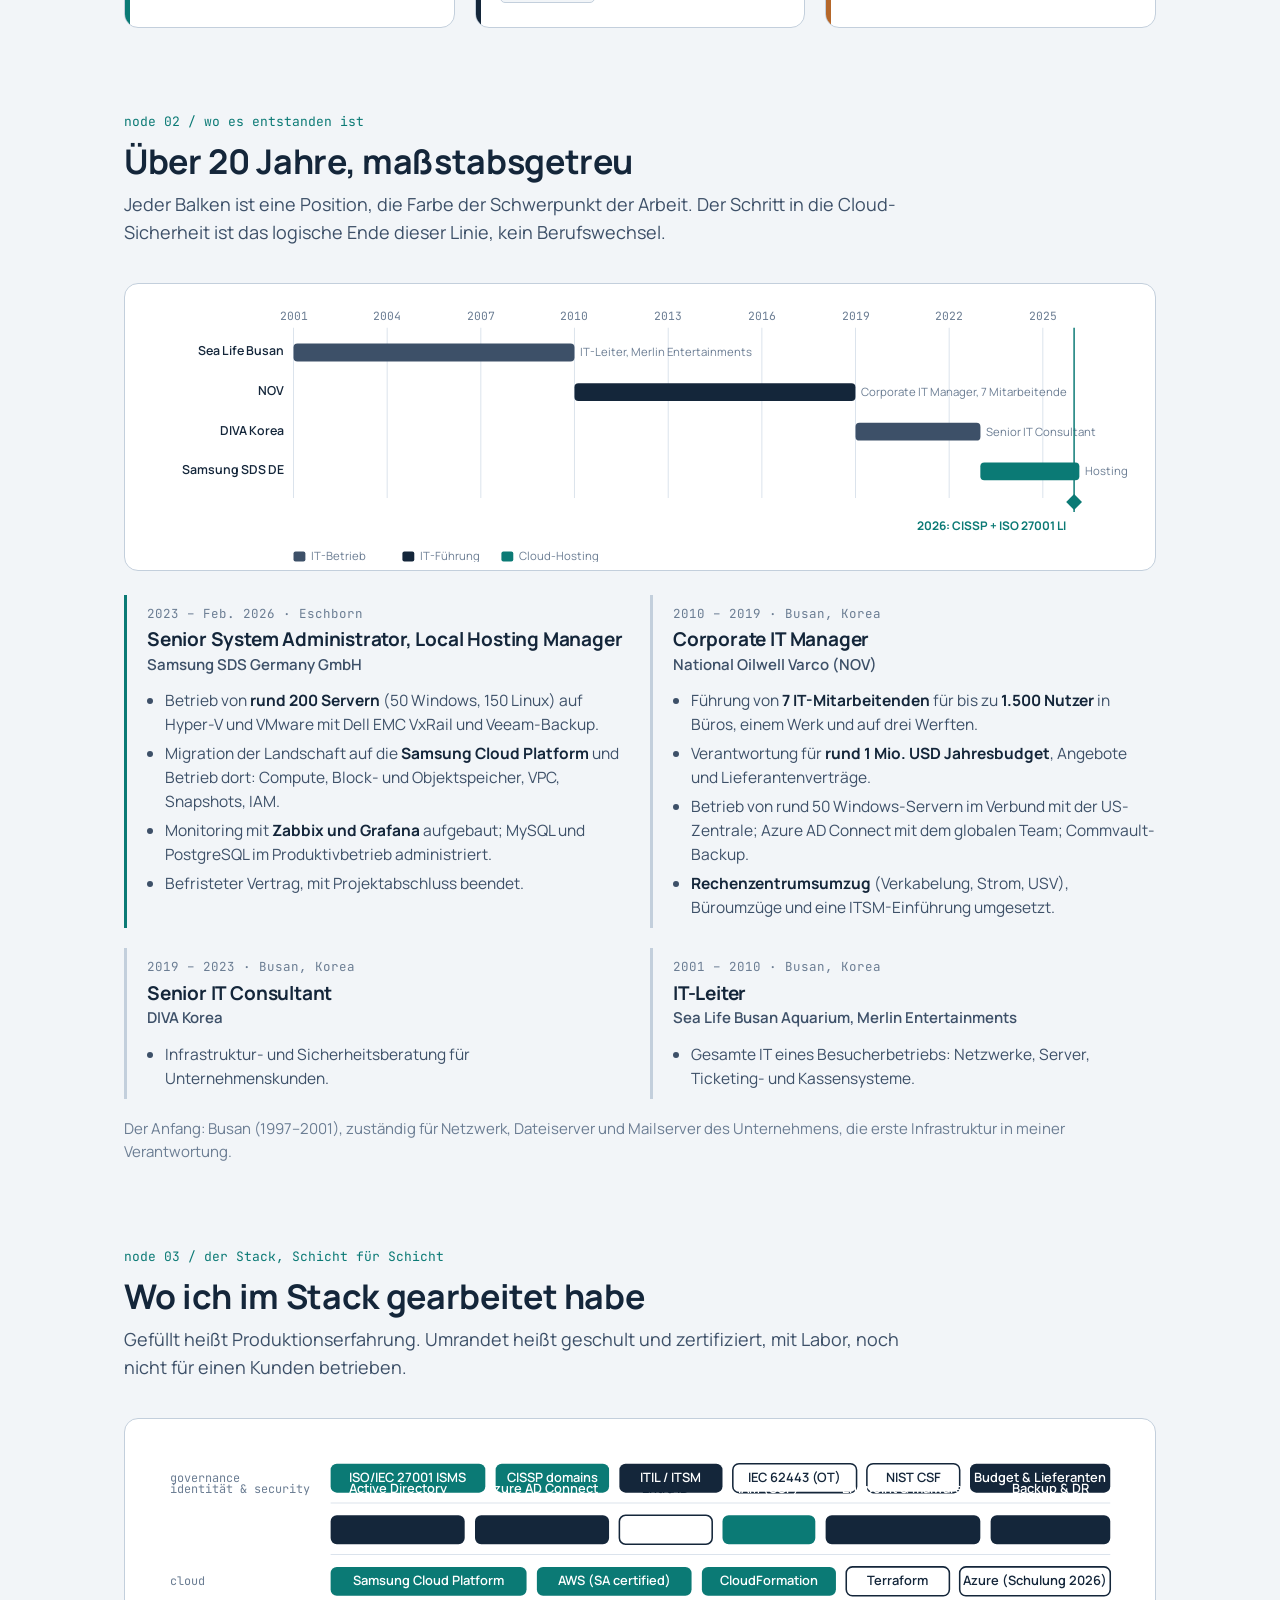
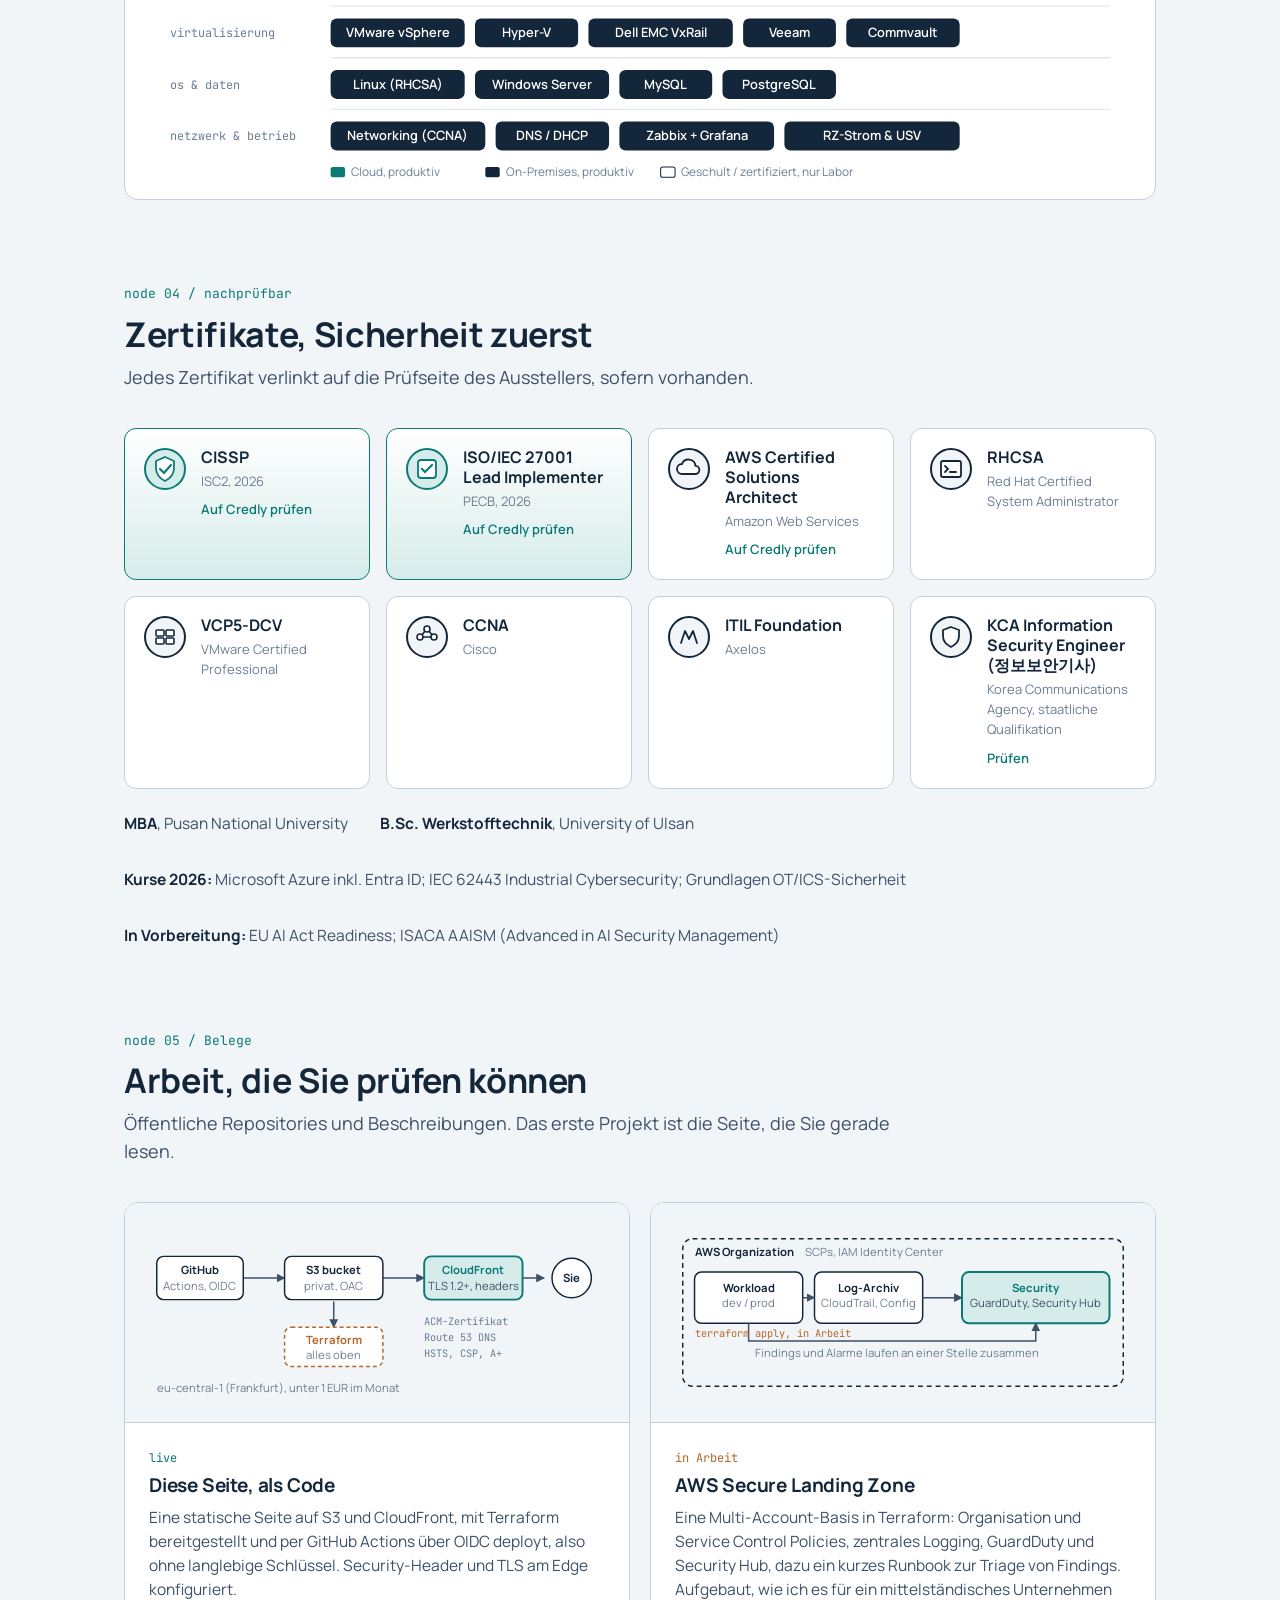
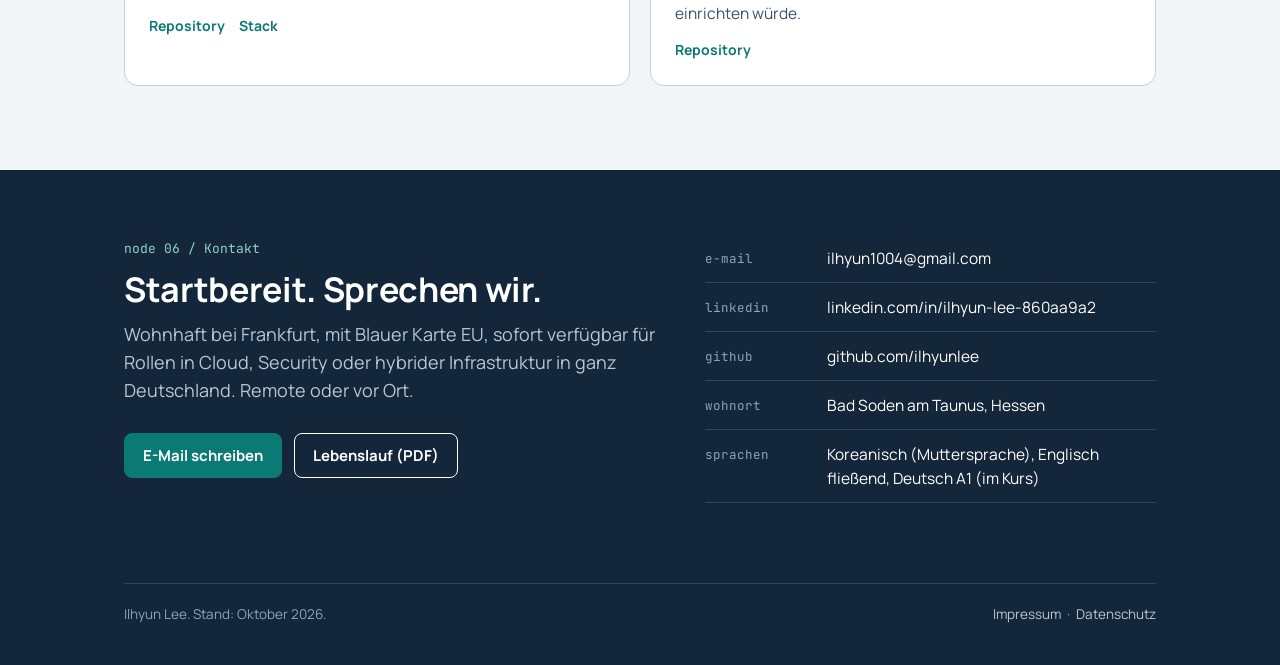
==== commit ca721cbe: "Add files via upload AI 공부 추가" ====
--- a/index.html
+++ b/index.html
@@ -1,27 +1,27 @@
 <!DOCTYPE html>
-<html lang="en">
+<html lang="de">
 <head>
 <meta charset="UTF-8">
 <meta name="viewport" content="width=device-width, initial-scale=1">
-<title>Ilhyun Lee — Cloud & Security Expert</title>
-<meta name="description" content="20+ years running enterprise infrastructure, now securing it in the cloud. CISSP, ISO/IEC 27001 Lead Implementer, AWS Solutions Architect. Frankfurt Rhein-Main, EU Blue Card, available immediately.">
-<meta property="og:title" content="Ilhyun Lee — Cloud & Security Expert">
-<meta property="og:description" content="20+ years of infrastructure, now secured in the cloud. CISSP · ISO 27001 LI · AWS SA. Frankfurt area, available now.">
+<title>Ilhyun Lee — Cloud- & Security-Experte</title>
+<meta name="description" content="Über 20 Jahre Betrieb von Unternehmensinfrastruktur, heute Absicherung in der Cloud. CISSP, ISO/IEC 27001 Lead Implementer, AWS Solutions Architect. Rhein-Main, Blaue Karte EU, sofort verfügbar.">
+<meta property="og:title" content="Ilhyun Lee — Cloud- & Security-Experte">
+<meta property="og:description" content="Über 20 Jahre Infrastruktur, heute in der Cloud abgesichert. CISSP · ISO 27001 LI · AWS SA. Raum Frankfurt, sofort verfügbar.">
 <meta property="og:type" content="profile">
 <link rel="alternate" hreflang="en" href="https://ilhyun1004.github.io/">
 <link rel="alternate" hreflang="de" href="https://ilhyun1004.github.io/de/">
 
 <script type="application/ld+json">
-{"@context":"https://schema.org","@type":"Person","name":"Ilhyun Lee","jobTitle":"Cloud & Security Expert","address":{"@type":"PostalAddress","addressLocality":"Bad Soden am Taunus","addressCountry":"DE"},"email":"mailto:ilhyun1004@gmail.com","url":"https://www.linkedin.com/in/ilhyun-lee-860aa9a2","alumniOf":["University of Ulsan","Pusan National University"],"knowsAbout":["AWS","Cloud security","ISO/IEC 27001","CISSP","VMware","Hyper-V","Linux","Active Directory","IT management"]}
+{"@context":"https://schema.org","@type":"Person","name":"Ilhyun Lee","jobTitle":"Cloud- & Security-Experte","address":{"@type":"PostalAddress","addressLocality":"Bad Soden am Taunus","addressCountry":"DE"},"email":"mailto:ilhyun1004@gmail.com","url":"https://www.linkedin.com/in/ilhyun-lee-860aa9a2","alumniOf":["University of Ulsan","Pusan National University"],"knowsAbout":["AWS","Cloud security","ISO/IEC 27001","CISSP","VMware","Hyper-V","Linux","Active Directory","IT management"]}
 </script>
 <style>
-  @font-face { font-family: 'Manrope'; font-style: normal; font-weight: 400; font-display: swap; src: url('fonts/manrope-latin-400-normal.woff2') format('woff2'); }
-  @font-face { font-family: 'Manrope'; font-style: normal; font-weight: 500; font-display: swap; src: url('fonts/manrope-latin-500-normal.woff2') format('woff2'); }
-  @font-face { font-family: 'Manrope'; font-style: normal; font-weight: 600; font-display: swap; src: url('fonts/manrope-latin-600-normal.woff2') format('woff2'); }
-  @font-face { font-family: 'Manrope'; font-style: normal; font-weight: 700; font-display: swap; src: url('fonts/manrope-latin-700-normal.woff2') format('woff2'); }
-  @font-face { font-family: 'Manrope'; font-style: normal; font-weight: 800; font-display: swap; src: url('fonts/manrope-latin-800-normal.woff2') format('woff2'); }
-  @font-face { font-family: 'JetBrains Mono'; font-style: normal; font-weight: 400; font-display: swap; src: url('fonts/jetbrains-mono-latin-400-normal.woff2') format('woff2'); }
-  @font-face { font-family: 'JetBrains Mono'; font-style: normal; font-weight: 500; font-display: swap; src: url('fonts/jetbrains-mono-latin-500-normal.woff2') format('woff2'); }
+  @font-face { font-family: 'Manrope'; font-style: normal; font-weight: 400; font-display: swap; src: url('../fonts/manrope-latin-400-normal.woff2') format('woff2'); }
+  @font-face { font-family: 'Manrope'; font-style: normal; font-weight: 500; font-display: swap; src: url('../fonts/manrope-latin-500-normal.woff2') format('woff2'); }
+  @font-face { font-family: 'Manrope'; font-style: normal; font-weight: 600; font-display: swap; src: url('../fonts/manrope-latin-600-normal.woff2') format('woff2'); }
+  @font-face { font-family: 'Manrope'; font-style: normal; font-weight: 700; font-display: swap; src: url('../fonts/manrope-latin-700-normal.woff2') format('woff2'); }
+  @font-face { font-family: 'Manrope'; font-style: normal; font-weight: 800; font-display: swap; src: url('../fonts/manrope-latin-800-normal.woff2') format('woff2'); }
+  @font-face { font-family: 'JetBrains Mono'; font-style: normal; font-weight: 400; font-display: swap; src: url('../fonts/jetbrains-mono-latin-400-normal.woff2') format('woff2'); }
+  @font-face { font-family: 'JetBrains Mono'; font-style: normal; font-weight: 500; font-display: swap; src: url('../fonts/jetbrains-mono-latin-500-normal.woff2') format('woff2'); }
   :root {
     --paper: #f2f5f8;
     --paper-2: #e6ebf1;
@@ -207,11 +207,11 @@
 <header class="nav">
   <div class="wrap">
     <a class="brand" href="#top"><span class="dot"></span>Ilhyun Lee</a>
-    <nav class="nav-links" aria-label="Sections">
-      <a href="#skills">Skills</a><a href="#experience">Experience</a><a href="#credentials">Credentials</a><a href="#projects">Projects</a><a href="#contact">Contact</a>
+    <nav class="nav-links" aria-label="Abschnitte">
+      <a href="#skills">Kompetenzen</a><a href="#experience">Werdegang</a><a href="#credentials">Zertifikate</a><a href="#projects">Projekte</a><a href="#contact">Kontakt</a>
     </nav>
     <span class="spacer"></span>
-    <nav class="lang" aria-label="Language"><a href="./" aria-current="page">EN</a><span>|</span><a href="de/" lang="de">DE</a></nav>
+    <nav class="lang" aria-label="Sprache"><a href="../" lang="en">EN</a><span>|</span><a href="./" aria-current="page">DE</a></nav>
   </div>
 </header>
 
@@ -221,8 +221,8 @@
   <div class="wrap">
     <div>
       <h1>Ilhyun Lee</h1>
-      <p class="role">Cloud &amp; Security Expert, Frankfurt Rhein-Main</p>
-      <p class="lead">Twenty-five years running infrastructure, from the first file and mail server to a 200-server hybrid cloud. <strong>Now I secure it in the cloud</strong>, with the certifications to back it and the operational scars to know what actually breaks.</p>
+      <p class="role">Cloud- &amp; Security-Experte, Rhein-Main</p>
+      <p class="lead">25 Jahre Infrastrukturbetrieb, vom ersten Datei- und Mailserver bis zur Hybrid-Cloud mit 200 Servern. <strong>Heute sichere ich sie in der Cloud ab</strong>, mit den passenden Zertifizierungen und der Betriebserfahrung, die weiß, was wirklich ausfällt.</p>
       <div class="creds">
         <span class="cred new"><svg viewBox="0 0 24 24" fill="none" stroke="currentColor" stroke-width="2.4"><path d="M12 3l7 3v5c0 5-3.5 8.5-7 10-3.5-1.5-7-5-7-10V6z"/><path d="M9 12l2 2 4-4"/></svg>CISSP</span>
         <span class="cred new"><svg viewBox="0 0 24 24" fill="none" stroke="currentColor" stroke-width="2.4"><circle cx="12" cy="12" r="9"/><path d="M8 12l3 3 5-6"/></svg>ISO/IEC 27001 Lead Implementer</span>
@@ -230,16 +230,16 @@
         <span class="cred"><svg viewBox="0 0 24 24" fill="none" stroke="currentColor" stroke-width="2.4"><rect x="3" y="4" width="18" height="16" rx="2"/><path d="M7 9l3 3-3 3M12 15h5"/></svg>RHCSA</span>
       </div>
       <div class="ctas">
-        <a class="btn primary" href="Ilhyun-Lee-CV-EN.pdf" download>Download CV (PDF)</a>
-        <a class="btn" href="mailto:ilhyun1004@gmail.com">Email me</a>
+        <a class="btn primary" href="../Ilhyun-Lee-CV-DE.pdf" download>Lebenslauf (PDF)</a>
+        <a class="btn" href="mailto:ilhyun1004@gmail.com">E-Mail schreiben</a>
       </div>
       <div class="facts">
-        <span>EU Blue Card</span><span>Available immediately</span><span>Bad Soden am Taunus, near Frankfurt</span><span>English fluent, German A1 and learning</span>
+        <span>Blaue Karte EU</span><span>Sofort verfügbar</span><span>Bad Soden am Taunus bei Frankfurt</span><span>Englisch fließend, Deutsch A1 (im Kurs)</span>
       </div>
     </div>
 
     <!-- hero map: career as a migration path -->
-    <svg class="hero-map draw" viewBox="0 0 680 420" role="img" aria-label="Career path drawn as a migration map: physical racks, virtualization, hybrid and cloud platform, now cloud security, next AI security (AI Act readiness, ISACA AAISM in preparation)" font-family="Manrope, sans-serif">
+    <svg class="hero-map draw" viewBox="0 0 680 420" role="img" aria-label="Werdegang als Migrationspfad: physische Racks, Virtualisierung, Hybrid- und Cloud-Plattform, heute Cloud-Sicherheit, als Nächstes KI-Sicherheit (AI Act Readiness, ISACA AAISM in Vorbereitung)" font-family="Manrope, sans-serif">
       <defs>
         <marker id="ar" viewBox="0 0 10 10" refX="9" refY="5" markerWidth="7" markerHeight="7" orient="auto"><path d="M0 0L10 5L0 10z" fill="#0b7a75"/></marker>
         <pattern id="grid" width="20" height="20" patternUnits="userSpaceOnUse"><path d="M20 0H0V20" fill="none" stroke="#dbe3ec" stroke-width="1"/></pattern>
@@ -261,7 +261,7 @@
           <rect x="54" y="312" width="64" height="9" rx="2"/><rect x="54" y="326" width="64" height="9" rx="2"/><rect x="54" y="340" width="64" height="9" rx="2"/>
         </g>
         <g fill="#0b7a75"><circle cx="112" cy="316.5" r="2"/><circle cx="112" cy="330.5" r="2"/><circle cx="112" cy="344.5" r="2"/></g>
-        <text x="86" y="384" text-anchor="middle" font-size="12.5" font-weight="700" fill="#14263a">Physical racks</text>
+        <text x="86" y="384" text-anchor="middle" font-size="12.5" font-weight="700" fill="#14263a">Physische Racks</text>
         <text x="86" y="400" text-anchor="middle" font-size="11" fill="#6b7d93" font-family="JetBrains Mono, monospace">2001–2010</text>
       </g>
 
@@ -272,7 +272,7 @@
           <rect x="164" y="232" width="24" height="18" rx="3"/><rect x="194" y="232" width="24" height="18" rx="3"/><rect x="164" y="254" width="24" height="18" rx="3"/><rect x="194" y="254" width="24" height="18" rx="3"/>
         </g>
         <rect x="224" y="232" width="12" height="40" rx="2" fill="#14263a"/>
-        <text x="200" y="300" text-anchor="middle" font-size="12.5" font-weight="700" fill="#14263a">Virtualization, AD, 1,500 users</text>
+        <text x="200" y="300" text-anchor="middle" font-size="12.5" font-weight="700" fill="#14263a">Virtualisierung, AD, 1.500 Nutzer</text>
         <text x="200" y="316" text-anchor="middle" font-size="11" fill="#6b7d93" font-family="JetBrains Mono, monospace">2010–2023</text>
       </g>
 
@@ -282,7 +282,7 @@
         <path d="M276 152a9 9 0 010-18 13 13 0 0125 3 8 8 0 01-1 15z" fill="#d6ecea" stroke="#0b7a75" stroke-width="1.5"/>
         <g fill="none" stroke="#14263a" stroke-width="1.5"><rect x="312" y="126" width="28" height="8" rx="2"/><rect x="312" y="140" width="28" height="8" rx="2"/></g>
         <path d="M302 143h10" stroke="#0b7a75" stroke-width="1.5" stroke-dasharray="2 2"/>
-        <text x="302" y="190" text-anchor="middle" font-size="12.5" font-weight="700" fill="#14263a">200 servers to cloud</text>
+        <text x="302" y="190" text-anchor="middle" font-size="12.5" font-weight="700" fill="#14263a">200 Server in die Cloud</text>
         <text x="302" y="206" text-anchor="middle" font-size="11" fill="#6b7d93" font-family="JetBrains Mono, monospace">2023–2026</text>
       </g>
 
@@ -291,30 +291,30 @@
         <rect x="392" y="40" width="104" height="80" rx="10" fill="#d6ecea" stroke="#0b7a75" stroke-width="2.5"/>
         <path d="M444 54l17 7v12c0 12-8 20-17 24-9-4-17-12-17-24V61z" fill="#fff" stroke="#0b7a75" stroke-width="2"/>
         <path d="M436 76l6 6 11-12" fill="none" stroke="#0b7a75" stroke-width="2.5" stroke-linecap="round"/>
-        <text x="444" y="140" text-anchor="middle" font-size="13" font-weight="800" fill="#0b7a75">Cloud security</text>
-        <text x="444" y="156" text-anchor="middle" font-size="11" fill="#6b7d93" font-family="JetBrains Mono, monospace">now</text>
+        <text x="444" y="140" text-anchor="middle" font-size="13" font-weight="800" fill="#0b7a75">Cloud-Sicherheit</text>
+        <text x="444" y="156" text-anchor="middle" font-size="11" fill="#6b7d93" font-family="JetBrains Mono, monospace">heute</text>
       </g>
 
       <!-- node 5: AI security (next, in progress) -->
       <path class="d" d="M496 80 H548" fill="none" stroke="#0b7a75" stroke-width="2.5" stroke-dasharray="6 5" marker-end="url(#ar)"/>
-      <text x="522" y="70" text-anchor="middle" font-size="11" font-family="JetBrains Mono, monospace" fill="#3d5068">next</text>
+      <text x="522" y="70" text-anchor="middle" font-size="11" font-family="JetBrains Mono, monospace" fill="#3d5068">als Nächstes</text>
       <g>
         <rect x="552" y="40" width="104" height="80" rx="10" fill="#fff" stroke="#0b7a75" stroke-width="2" stroke-dasharray="7 5"/>
         <path d="M604 54l17 7v12c0 12-8 20-17 24-9-4-17-12-17-24V61z" fill="none" stroke="#0b7a75" stroke-width="2"/>
         <path d="M604 66v16M596 74h16M598.5 68.5l11 11M609.5 68.5l-11 11" fill="none" stroke="#0b7a75" stroke-width="1.8" stroke-linecap="round"/>
-        <text x="604" y="140" text-anchor="middle" font-size="13" font-weight="800" fill="#0b7a75">AI security</text>
-        <text x="604" y="156" text-anchor="middle" font-size="10.5" fill="#3d5068">AI Act readiness</text>
-        <text x="604" y="170" text-anchor="middle" font-size="10.5" fill="#3d5068">ISACA AAISM · in preparation</text>
+        <text x="604" y="140" text-anchor="middle" font-size="13" font-weight="800" fill="#0b7a75">KI-Sicherheit</text>
+        <text x="604" y="156" text-anchor="middle" font-size="10.5" fill="#3d5068">AI Act Readiness</text>
+        <text x="604" y="170" text-anchor="middle" font-size="10.5" fill="#3d5068">ISACA AAISM · in Vorbereitung</text>
       </g>
-      <text x="656" y="404" text-anchor="end" font-size="10.5" font-family="JetBrains Mono, monospace" fill="#6b7d93">solid = done   ·   filled = now   ·   dashed = in progress</text>
+      <text x="656" y="404" text-anchor="end" font-size="10.5" font-family="JetBrains Mono, monospace" fill="#6b7d93">durchgezogen = erledigt   ·   gefüllt = jetzt   ·   gestrichelt = in Arbeit</text>
 
       <!-- legend chips along the route -->
       <g font-size="11" font-family="JetBrains Mono, monospace" fill="#3d5068">
-        <text x="34" y="262">migrate</text>
-        <text x="132" y="178">lift &amp; secure</text>
-        <text x="322" y="72">harden</text>
+        <text x="34" y="262">migrieren</text>
+        <text x="100" y="178">heben &amp; sichern</text>
+        <text x="322" y="72">härten</text>
       </g>
-      <text x="24" y="30" font-size="12" font-weight="700" fill="#3d5068">Migration path of one career</text>
+      <text x="24" y="30" font-size="12" font-weight="700" fill="#3d5068">Migrationspfad eines Berufswegs</text>
     </svg>
   </div>
 </section>
@@ -322,10 +322,10 @@
 <!-- ================= STATS ================= -->
 <div class="stats">
   <div class="wrap">
-    <div class="stat"><b data-count="25">25</b><small>years in IT infrastructure</small></div>
-    <div class="stat"><b data-count="200">200</b><small>servers operated and migrated</small></div>
-    <div class="stat"><b data-count="1500">1,500</b><small>users supported at peak</small></div>
-    <div class="stat"><b>$1M</b><small>annual IT budget managed</small></div>
+    <div class="stat"><b data-count="25">25</b><small>Jahre IT-Infrastruktur</small></div>
+    <div class="stat"><b data-count="200">200</b><small>Server betrieben und migriert</small></div>
+    <div class="stat"><b data-count="1500">1.500</b><small>Nutzer in der Spitze betreut</small></div>
+    <div class="stat"><b>$1M</b><small>IT-Jahresbudget verantwortet</small></div>
   </div>
 </div>
 
@@ -333,28 +333,28 @@
 <section class="block reveal" id="skills">
   <div class="wrap">
     <div class="sec-head">
-      <span class="mono">node 01 / what I bring</span>
-      <h2>Three things recruiters usually find in three different people</h2>
-      <p>Cloud infrastructure hands, security governance credentials, and the experience of running a team and a budget. I have done all three.</p>
+      <span class="mono">node 01 / was ich mitbringe</span>
+      <h2>Drei Dinge, die Recruiter sonst bei drei verschiedenen Personen finden</h2>
+      <p>Praktische Cloud-Infrastruktur, Zertifizierungen in Security-Governance und die Erfahrung, ein Team und ein Budget zu führen. Alle drei habe ich.</p>
     </div>
     <div class="pillars">
       <article class="pillar">
         <svg class="ico" viewBox="0 0 40 40" fill="none" stroke="#0b7a75" stroke-width="2.2"><path d="M12 29a6 6 0 010-12 9 9 0 0117.4 2.2A5 5 0 0129 29z"/><path d="M16 23h8M20 19v8" stroke-linecap="round"/></svg>
-        <h3>Cloud and hybrid infrastructure</h3>
-        <p>Designed, migrated and ran 200+ Windows and Linux servers across Hyper-V, VMware and Samsung Cloud Platform, an AWS-style IaaS with compute, VPC, block/object storage, snapshots and IAM. Hands-on with AWS and CloudFormation.</p>
+        <h3>Cloud- und Hybrid-Infrastruktur</h3>
+        <p>Über 200 Windows- und Linux-Server auf Hyper-V, VMware und der Samsung Cloud Platform (IaaS nach AWS-Prinzip mit Compute, VPC, Block-/Objektspeicher, Snapshots und IAM) geplant, migriert und betrieben. Praxis mit AWS und CloudFormation.</p>
         <div class="tags"><span>AWS</span><span>VPC</span><span>IAM</span><span>CloudFormation</span><span>Terraform</span><span>VMware</span><span>Hyper-V</span><span>VxRail</span><span>Veeam</span><span>Linux</span><span>Windows Server</span></div>
       </article>
       <article class="pillar">
         <svg class="ico" viewBox="0 0 40 40" fill="none" stroke="#14263a" stroke-width="2.2"><path d="M20 5l12 5v9c0 8-6 14-12 16-6-2-12-8-12-16v-9z"/><path d="M15 20l4 4 7-8" stroke-linecap="round" stroke-linejoin="round"/></svg>
-        <h3>Security governance and operations</h3>
-        <p>CISSP and ISO/IEC 27001 Lead Implementer. Ran Active Directory, DNS/DHCP, endpoint hardening and first-line malware response for a global manufacturer's Korean sites, and worked in OT/IT environments at three major shipyards.</p>
-        <div class="tags"><span>ISO/IEC 27001</span><span>NIST CSF</span><span>IEC 62443</span><span>Active Directory</span><span>Entra ID</span><span>Zabbix</span><span>Grafana</span><span>Incident response</span><span>Backup &amp; DR</span></div>
+        <h3>Security-Governance und -Betrieb</h3>
+        <p>CISSP und ISO/IEC 27001 Lead Implementer. Active Directory, DNS/DHCP, Endpoint-Härtung und Malware-Erstreaktion für die koreanischen Standorte eines globalen Industriekonzerns; Arbeit in OT/IT-Umgebungen auf drei großen Werften.</p>
+        <div class="tags"><span>ISO/IEC 27001</span><span>NIST CSF</span><span>IEC 62443</span><span>Active Directory</span><span>Entra ID</span><span>Zabbix</span><span>Grafana</span><span>Incident Response</span><span>Backup &amp; DR</span></div>
       </article>
       <article class="pillar">
         <svg class="ico" viewBox="0 0 40 40" fill="none" stroke="#b5672a" stroke-width="2.2"><circle cx="14" cy="14" r="5"/><circle cx="27" cy="16" r="4"/><path d="M5 32c0-6 4-9 9-9s9 3 9 9M22 31c1-4 3-6 6-6s6 2 6 6"/></svg>
-        <h3>Leadership at scale</h3>
-        <p>Led a seven-person IT team for National Oilwell Varco Korea: 1,500 users, about $1M a year in budget, vendor quotes and contracts, a data-center relocation and an ITSM rollout. MBA, Pusan National University.</p>
-        <div class="tags"><span>Team lead</span><span>Budgeting</span><span>Vendor management</span><span>ITIL</span><span>ITSM</span><span>Data-center migration</span><span>OT/IT</span></div>
+        <h3>Führung im großen Maßstab</h3>
+        <p>Leitung eines siebenköpfigen IT-Teams bei National Oilwell Varco Korea: 1.500 Nutzer, rund 1 Mio. USD Jahresbudget, Angebote und Lieferantenverträge, ein Rechenzentrumsumzug und eine ITSM-Einführung. MBA, Pusan National University.</p>
+        <div class="tags"><span>Teamleitung</span><span>Budgetierung</span><span>Lieferantenmanagement</span><span>ITIL</span><span>ITSM</span><span>Rechenzentrumsumzug</span><span>OT/IT</span></div>
       </article>
     </div>
   </div>
@@ -364,12 +364,12 @@
 <section class="block reveal" id="experience">
   <div class="wrap">
     <div class="sec-head">
-      <span class="mono">node 02 / where it was built</span>
-      <h2>Over 20 years, drawn to scale</h2>
-      <p>Each bar is a role; the colour is what the work was mostly about. The move into cloud security is the natural end of the line, not a career change.</p>
+      <span class="mono">node 02 / wo es entstanden ist</span>
+      <h2>Über 20 Jahre, maßstabsgetreu</h2>
+      <p>Jeder Balken ist eine Position, die Farbe der Schwerpunkt der Arbeit. Der Schritt in die Cloud-Sicherheit ist das logische Ende dieser Linie, kein Berufswechsel.</p>
     </div>
     <div class="timeline draw">
-      <svg viewBox="-40 0 1000 260" role="img" aria-label="Timeline 2001 to 2026: IT management at Sea Life Busan, corporate IT manager at NOV, senior IT consultant at DIVA Korea, senior system administrator at Samsung SDS Germany, then CISSP and ISO 27001 Lead Implementer in 2026" font-family="Manrope, sans-serif">
+      <svg viewBox="-40 0 1000 260" role="img" aria-label="Zeitstrahl 2001 bis 2026: IT-Leitung bei Sea Life Busan, Corporate IT Manager bei NOV, Senior IT Consultant bei DIVA Korea, Senior System Administrator bei Samsung SDS Deutschland, 2026 CISSP und ISO 27001 Lead Implementer" font-family="Manrope, sans-serif">
         <!-- scale: 2001..2027 → x 110..930 ; 1 year = 31.54px -->
         <g font-family="JetBrains Mono, monospace" font-size="11.5" fill="#6b7d93">
           <g stroke="#dbe3ec"><line x1="110" x2="110" y1="24" y2="196"/><line x1="204.6" x2="204.6" y1="24" y2="196"/><line x1="299.2" x2="299.2" y1="24" y2="196"/><line x1="393.8" x2="393.8" y1="24" y2="196"/><line x1="488.5" x2="488.5" y1="24" y2="196"/><line x1="583.1" x2="583.1" y1="24" y2="196"/><line x1="677.7" x2="677.7" y1="24" y2="196"/><line x1="772.3" x2="772.3" y1="24" y2="196"/><line x1="866.9" x2="866.9" y1="24" y2="196"/></g>
@@ -380,11 +380,11 @@
 
           <text x="100" y="52" text-anchor="end" font-weight="600">Sea Life Busan</text>
           <rect x="110" y="40" width="283.8" height="18" rx="4" fill="#3d5068"/>
-          <text x="399.8" y="53" font-size="11.5" fill="#6b7d93">IT Manager, Merlin Entertainments</text>
+          <text x="399.8" y="53" font-size="11.5" fill="#6b7d93">IT-Leiter, Merlin Entertainments</text>
 
           <text x="100" y="92" text-anchor="end" font-weight="600">NOV</text>
           <rect x="393.8" y="80" width="283.8" height="18" rx="4" fill="#14263a"/>
-          <text x="683.7" y="93" font-size="11.5" fill="#6b7d93">Corporate IT Manager, 7 staff</text>
+          <text x="683.7" y="93" font-size="11.5" fill="#6b7d93">Corporate IT Manager, 7 Mitarbeitende</text>
 
           <text x="100" y="132" text-anchor="end" font-weight="600">DIVA Korea</text>
           <rect x="677.7" y="120" width="126.2" height="18" rx="4" fill="#3d5068"/>
@@ -400,23 +400,23 @@
         <text x="890.5" y="228" text-anchor="end" font-size="12" font-weight="700" fill="#0b7a75">2026: CISSP + ISO 27001 LI</text>
         <!-- legend -->
         <g font-size="11.5" fill="#6b7d93" transform="translate(110 250)">
-          <rect width="12" height="10" rx="2" fill="#3d5068"/><text x="18" y="9">IT operations</text>
-          <rect x="110" width="12" height="10" rx="2" fill="#14263a"/><text x="128" y="9">IT leadership</text>
-          <rect x="210" width="12" height="10" rx="2" fill="#0b7a75"/><text x="228" y="9">Cloud hosting</text>
+          <rect width="12" height="10" rx="2" fill="#3d5068"/><text x="18" y="9">IT-Betrieb</text>
+          <rect x="110" width="12" height="10" rx="2" fill="#14263a"/><text x="128" y="9">IT-Führung</text>
+          <rect x="210" width="12" height="10" rx="2" fill="#0b7a75"/><text x="228" y="9">Cloud-Hosting</text>
         </g>
       </svg>
     </div>
 
     <div class="roles">
       <article class="role-card now">
-        <span class="when">2023 – Feb 2026 · Eschborn, Germany</span>
+        <span class="when">2023 – Feb. 2026 · Eschborn</span>
         <h3>Senior System Administrator, Local Hosting Manager</h3>
         <p class="org">Samsung SDS Germany GmbH</p>
         <ul>
-          <li>Operated <b>~200 servers</b> (50 Windows, 150 Linux) on Hyper-V and VMware with Dell EMC VxRail and Veeam backup.</li>
-          <li>Migrated the estate to <b>Samsung Cloud Platform</b> and ran it there: compute, block and object storage, VPC, snapshots, IAM.</li>
-          <li>Built monitoring with <b>Zabbix and Grafana</b>; administered MySQL and PostgreSQL in production.</li>
-          <li>Fixed-term contract; ended with project completion.</li>
+          <li>Betrieb von <b>rund 200 Servern</b> (50 Windows, 150 Linux) auf Hyper-V und VMware mit Dell EMC VxRail und Veeam-Backup.</li>
+          <li>Migration der Landschaft auf die <b>Samsung Cloud Platform</b> und Betrieb dort: Compute, Block- und Objektspeicher, VPC, Snapshots, IAM.</li>
+          <li>Monitoring mit <b>Zabbix und Grafana</b> aufgebaut; MySQL und PostgreSQL im Produktivbetrieb administriert.</li>
+          <li>Befristeter Vertrag, mit Projektabschluss beendet.</li>
         </ul>
       </article>
       <article class="role-card">
@@ -424,10 +424,10 @@
         <h3>Corporate IT Manager</h3>
         <p class="org">National Oilwell Varco (NOV)</p>
         <ul>
-          <li>Led <b>7 IT staff</b> supporting up to <b>1,500 users</b> across offices, a plant and three shipyard sites.</li>
-          <li>Managed <b>~$1M annual budget</b>, quotations and vendor contracts.</li>
-          <li>Ran ~50 Windows servers integrated with US headquarters; Azure AD Connect sync with the global team; Commvault backup.</li>
-          <li>Delivered a <b>data-center relocation</b> (cabling, power, UPS), office moves and an ITSM implementation.</li>
+          <li>Führung von <b>7 IT-Mitarbeitenden</b> für bis zu <b>1.500 Nutzer</b> in Büros, einem Werk und auf drei Werften.</li>
+          <li>Verantwortung für <b>rund 1 Mio. USD Jahresbudget</b>, Angebote und Lieferantenverträge.</li>
+          <li>Betrieb von rund 50 Windows-Servern im Verbund mit der US-Zentrale; Azure AD Connect mit dem globalen Team; Commvault-Backup.</li>
+          <li><b>Rechenzentrumsumzug</b> (Verkabelung, Strom, USV), Büroumzüge und eine ITSM-Einführung umgesetzt.</li>
         </ul>
       </article>
       <article class="role-card">
@@ -435,19 +435,19 @@
         <h3>Senior IT Consultant</h3>
         <p class="org">DIVA Korea</p>
         <ul>
-          <li>Infrastructure and security consulting for enterprise clients.</li>
+          <li>Infrastruktur- und Sicherheitsberatung für Unternehmenskunden.</li>
         </ul>
       </article>
       <article class="role-card">
         <span class="when">2001 – 2010 · Busan, Korea</span>
-        <h3>IT Manager</h3>
+        <h3>IT-Leiter</h3>
         <p class="org">Sea Life Busan Aquarium, Merlin Entertainments</p>
         <ul>
-          <li>Ran all IT for a public attraction: networks, servers, ticketing and point-of-sale systems.</li>
+          <li>Gesamte IT eines Besucherbetriebs: Netzwerke, Server, Ticketing- und Kassensysteme.</li>
         </ul>
       </article>
     </div>
-    <p class="earlier">Where it started: IT Administrator at K2 Sports, Busan (1997–2001), running the company's network, file server and mail server, the first infrastructure I was responsible for.</p>
+    <p class="earlier">Der Anfang: Busan (1997–2001), zuständig für Netzwerk, Dateiserver und Mailserver des Unternehmens, die erste Infrastruktur in meiner Verantwortung.</p>
   </div>
 </section>
 
@@ -455,15 +455,15 @@
 <section class="block reveal" id="stack">
   <div class="wrap">
     <div class="sec-head">
-      <span class="mono">node 03 / the stack, layer by layer</span>
-      <h2>Where I have worked in the stack</h2>
-      <p>Solid fill is production experience. Outlined is trained and certified, with a lab, not yet run for a customer.</p>
+      <span class="mono">node 03 / der Stack, Schicht für Schicht</span>
+      <h2>Wo ich im Stack gearbeitet habe</h2>
+      <p>Gefüllt heißt Produktionserfahrung. Umrandet heißt geschult und zertifiziert, mit Labor, noch nicht für einen Kunden betrieben.</p>
     </div>
     <div class="stack">
-      <svg viewBox="0 0 960 330" role="img" aria-label="Technology stack by layer: governance, identity and security, cloud platforms, virtualization and backup, operating systems and databases, networks and monitoring; most are production experience, Azure and Terraform are trained" font-family="Manrope, sans-serif" font-size="12.5">
+      <svg viewBox="0 0 960 330" role="img" aria-label="Technologie-Stack nach Schichten: Governance, Identität und Sicherheit, Cloud-Plattformen, Virtualisierung und Backup, Betriebssysteme und Datenbanken, Netzwerk und Monitoring; überwiegend Produktionserfahrung, Azure und Terraform geschult" font-family="Manrope, sans-serif" font-size="12.5">
         <defs><pattern id="hatch" width="6" height="6" patternUnits="userSpaceOnUse" patternTransform="rotate(45)"><line x1="0" y1="0" x2="0" y2="6" stroke="#9fb0c2" stroke-width="1.2"/></pattern></defs>
         <g fill="#6b7d93" font-family="JetBrains Mono, monospace" font-size="11.5">
-          <text x="24" y="42">governance</text><text x="24" y="52">identity &amp; security</text><text x="24" y="142">cloud</text><text x="24" y="192">virtualization</text><text x="24" y="242">os &amp; data</text><text x="24" y="292">network &amp; ops</text>
+          <text x="24" y="42">governance</text><text x="24" y="52">identität &amp; security</text><text x="24" y="142">cloud</text><text x="24" y="192">virtualisierung</text><text x="24" y="242">os &amp; daten</text><text x="24" y="292">netzwerk &amp; betrieb</text>
         </g>
         <g stroke="#dbe3ec"><line x1="180" x2="936" y1="62" y2="62"/><line x1="180" x2="936" y1="112" y2="112"/><line x1="180" x2="936" y1="162" y2="162"/><line x1="180" x2="936" y1="212" y2="212"/><line x1="180" x2="936" y1="262" y2="262"/></g>
 
@@ -474,7 +474,7 @@
           <rect x="460" y="24" width="100" height="28" rx="6" fill="#14263a"/><text x="510" y="42" text-anchor="middle" fill="#fff">ITIL / ITSM</text>
           <rect x="570" y="24" width="120" height="28" rx="6" fill="none" stroke="#14263a" stroke-width="1.5"/><text x="630" y="42" text-anchor="middle">IEC 62443 (OT)</text>
           <rect x="700" y="24" width="90" height="28" rx="6" fill="none" stroke="#14263a" stroke-width="1.5"/><text x="745" y="42" text-anchor="middle">NIST CSF</text>
-          <rect x="800" y="24" width="136" height="28" rx="6" fill="#14263a"/><text x="868" y="42" text-anchor="middle" fill="#fff">Budget &amp; vendors</text>
+          <rect x="800" y="24" width="136" height="28" rx="6" fill="#14263a"/><text x="868" y="42" text-anchor="middle" fill="#fff">Budget &amp; Lieferanten</text>
         </g>
         <!-- identity & security -->
         <g fill="#14263a" font-weight="600">
@@ -491,7 +491,7 @@
           <rect x="380" y="124" width="150" height="28" rx="6" fill="#0b7a75"/><text x="455" y="142" text-anchor="middle" fill="#fff">AWS (SA certified)</text>
           <rect x="540" y="124" width="130" height="28" rx="6" fill="#0b7a75"/><text x="605" y="142" text-anchor="middle" fill="#fff">CloudFormation</text>
           <rect x="680" y="124" width="100" height="28" rx="6" fill="none" stroke="#14263a" stroke-width="1.5"/><text x="730" y="142" text-anchor="middle">Terraform</text>
-          <rect x="790" y="124" width="146" height="28" rx="6" fill="none" stroke="#14263a" stroke-width="1.5"/><text x="863" y="142" text-anchor="middle">Azure (trained 2026)</text>
+          <rect x="790" y="124" width="146" height="28" rx="6" fill="none" stroke="#14263a" stroke-width="1.5"/><text x="863" y="142" text-anchor="middle">Azure (Schulung 2026)</text>
         </g>
         <!-- virtualization -->
         <g fill="#14263a" font-weight="600">
@@ -513,13 +513,13 @@
           <rect x="180" y="274" width="150" height="28" rx="6" fill="#14263a"/><text x="255" y="292" text-anchor="middle" fill="#fff">Networking (CCNA)</text>
           <rect x="340" y="274" width="110" height="28" rx="6" fill="#14263a"/><text x="395" y="292" text-anchor="middle" fill="#fff">DNS / DHCP</text>
           <rect x="460" y="274" width="150" height="28" rx="6" fill="#14263a"/><text x="535" y="292" text-anchor="middle" fill="#fff">Zabbix + Grafana</text>
-          <rect x="620" y="274" width="170" height="28" rx="6" fill="#14263a"/><text x="705" y="292" text-anchor="middle" fill="#fff">Data-center power &amp; UPS</text>
+          <rect x="620" y="274" width="170" height="28" rx="6" fill="#14263a"/><text x="705" y="292" text-anchor="middle" fill="#fff">RZ-Strom &amp; USV</text>
         </g>
         <!-- legend -->
         <g transform="translate(180 318)" font-size="11.5" fill="#6b7d93">
-          <rect width="14" height="10" rx="2" fill="#0b7a75"/><text x="20" y="9">Cloud, in production</text>
-          <rect x="150" width="14" height="10" rx="2" fill="#14263a"/><text x="170" y="9">On-prem, in production</text>
-          <rect x="320" width="14" height="10" rx="2" fill="none" stroke="#14263a"/><text x="340" y="9">Trained / certified, lab only</text>
+          <rect width="14" height="10" rx="2" fill="#0b7a75"/><text x="20" y="9">Cloud, produktiv</text>
+          <rect x="150" width="14" height="10" rx="2" fill="#14263a"/><text x="170" y="9">On-Premises, produktiv</text>
+          <rect x="320" width="14" height="10" rx="2" fill="none" stroke="#14263a"/><text x="340" y="9">Geschult / zertifiziert, nur Labor</text>
         </g>
       </svg>
     </div>
@@ -530,22 +530,22 @@
 <section class="block reveal" id="credentials">
   <div class="wrap">
     <div class="sec-head">
-      <span class="mono">node 04 / verified</span>
-      <h2>Credentials, security first</h2>
-      <p>Each one links to the issuer's verification page where one exists.</p>
+      <span class="mono">node 04 / nachprüfbar</span>
+      <h2>Zertifikate, Sicherheit zuerst</h2>
+      <p>Jedes Zertifikat verlinkt auf die Prüfseite des Ausstellers, sofern vorhanden.</p>
     </div>
     <div class="certs">
       <article class="cert key">
         <svg class="seal" viewBox="0 0 44 44" fill="none"><circle cx="22" cy="22" r="20" fill="#d6ecea" stroke="#0b7a75" stroke-width="2"/><path d="M22 10l9 4v7c0 7-5 11-9 13-4-2-9-6-9-13v-7z" fill="#fff" stroke="#0b7a75" stroke-width="1.8"/><path d="M17 22l4 4 7-8" stroke="#0b7a75" stroke-width="2.2" stroke-linecap="round" fill="none"/></svg>
-        <div><b>CISSP</b><small>ISC2, 2026</small><a href="https://www.credly.com/badges/bd2125ed-7eab-4bdd-82c4-76a13cde9cba/public_url" target="_blank" rel="noopener">Verify on Credly</a></div>
+        <div><b>CISSP</b><small>ISC2, 2026</small><a href="https://www.credly.com/badges/bd2125ed-7eab-4bdd-82c4-76a13cde9cba/public_url" target="_blank" rel="noopener">Auf Credly prüfen</a></div>
       </article>
       <article class="cert key">
         <svg class="seal" viewBox="0 0 44 44" fill="none"><circle cx="22" cy="22" r="20" fill="#d6ecea" stroke="#0b7a75" stroke-width="2"/><rect x="13" y="13" width="18" height="18" rx="3" fill="#fff" stroke="#0b7a75" stroke-width="1.8"/><path d="M17 22l3 3 7-7" stroke="#0b7a75" stroke-width="2.2" stroke-linecap="round" fill="none"/></svg>
-        <div><b>ISO/IEC 27001 Lead Implementer</b><small>PECB, 2026</small><a href="https://www.credly.com/badges/27df6e22-a279-452b-bd6d-be46b10b2276/public_url" target="_blank" rel="noopener">Verify on Credly</a></div>
+        <div><b>ISO/IEC 27001 Lead Implementer</b><small>PECB, 2026</small><a href="https://www.credly.com/badges/27df6e22-a279-452b-bd6d-be46b10b2276/public_url" target="_blank" rel="noopener">Auf Credly prüfen</a></div>
       </article>
       <article class="cert">
         <svg class="seal" viewBox="0 0 44 44" fill="none"><circle cx="22" cy="22" r="20" fill="#f2f5f8" stroke="#14263a" stroke-width="2"/><path d="M15 27a5 5 0 010-10 7 7 0 0113.5 1.8A4 4 0 0128 27z" fill="#fff" stroke="#14263a" stroke-width="1.8"/></svg>
-        <div><b>AWS Certified Solutions Architect</b><small>Amazon Web Services</small><a href="https://www.credly.com/badges/c79d98a2-d825-4f5d-99a4-6610579b8c74/public_url" target="_blank" rel="noopener">Verify on Credly</a></div>
+        <div><b>AWS Certified Solutions Architect</b><small>Amazon Web Services</small><a href="https://www.credly.com/badges/c79d98a2-d825-4f5d-99a4-6610579b8c74/public_url" target="_blank" rel="noopener">Auf Credly prüfen</a></div>
       </article>
       <article class="cert">
         <svg class="seal" viewBox="0 0 44 44" fill="none"><circle cx="22" cy="22" r="20" fill="#f2f5f8" stroke="#14263a" stroke-width="2"/><rect x="12" y="14" width="20" height="16" rx="2" fill="#fff" stroke="#14263a" stroke-width="1.8"/><path d="M16 19l3 3-3 3M21 25h6" stroke="#14263a" stroke-width="1.8" stroke-linecap="round" fill="none"/></svg>
@@ -565,14 +565,14 @@
       </article>
       <article class="cert">
         <svg class="seal" viewBox="0 0 44 44" fill="none"><circle cx="22" cy="22" r="20" fill="#f2f5f8" stroke="#14263a" stroke-width="2"/><path d="M22 12l8 3v6c0 6-4 9-8 11-4-2-8-5-8-11v-6z" fill="#fff" stroke="#14263a" stroke-width="1.8"/></svg>
-        <div><b>KCA Information Security Engineer (정보보안기사)</b><small>Korea Communications Agency, national qualification</small><a href="https://www.cq.or.kr/qh_cqcgm07_001.do" target="_blank" rel="noopener">Verify</a></div>
+        <div><b>KCA Information Security Engineer (정보보안기사)</b><small>Korea Communications Agency, staatliche Qualifikation</small><a href="https://www.cq.or.kr/qh_cqcgm07_001.do" target="_blank" rel="noopener">Prüfen</a></div>
       </article>
     </div>
     <div class="edu">
       <span><b>MBA</b>, Pusan National University</span>
-      <span><b>BS Materials Engineering</b>, University of Ulsan</span>
-      <span><b>2026 courses:</b> Microsoft Azure incl. Entra ID; IEC 62443 industrial cybersecurity; OT/ICS security fundamentals</span>
-      <span><b>In preparation:</b> EU AI Act readiness; ISACA AAISM (Advanced in AI Security Management)</span>
+      <span><b>B.Sc. Werkstofftechnik</b>, University of Ulsan</span>
+      <span><b>Kurse 2026:</b> Microsoft Azure inkl. Entra ID; IEC 62443 Industrial Cybersecurity; Grundlagen OT/ICS-Sicherheit</span>
+      <span><b>In Vorbereitung:</b> EU AI Act Readiness; ISACA AAISM (Advanced in AI Security Management)</span>
     </div>
   </div>
 </section>
@@ -581,14 +581,14 @@
 <section class="block reveal" id="projects">
   <div class="wrap">
     <div class="sec-head">
-      <span class="mono">node 05 / proof</span>
-      <h2>Work you can inspect</h2>
-      <p>Public repositories and write-ups. The first project is the page you are reading.</p>
+      <span class="mono">node 05 / Belege</span>
+      <h2>Arbeit, die Sie prüfen können</h2>
+      <p>Öffentliche Repositories und Beschreibungen. Das erste Projekt ist die Seite, die Sie gerade lesen.</p>
     </div>
     <div class="projects">
       <article class="project">
         <div class="fig draw">
-          <svg viewBox="0 0 480 190" role="img" aria-label="Architecture of this site: GitHub Actions deploys through OIDC to a private S3 bucket behind CloudFront with an ACM certificate, security headers policy and Route 53 DNS" font-family="Manrope, sans-serif" font-size="11.5">
+          <svg viewBox="0 0 480 190" role="img" aria-label="Architektur dieser Seite: GitHub Actions deployt per OIDC in einen privaten S3-Bucket hinter CloudFront mit ACM-Zertifikat, Security-Header-Policy und Route 53 DNS" font-family="Manrope, sans-serif" font-size="11.5">
             <defs><marker id="ar2" viewBox="0 0 10 10" refX="9" refY="5" markerWidth="6" markerHeight="6" orient="auto"><path d="M0 0L10 5L0 10z" fill="#3d5068"/></marker></defs>
             <g fill="none" stroke="#3d5068" stroke-width="1.5" marker-end="url(#ar2)">
               <path class="d" d="M104 60H146"/><path class="d" d="M246 60H288"/><path class="d" d="M388 60H410"/>
@@ -597,43 +597,43 @@
             <!-- github -->
             <rect x="16" y="38" width="88" height="44" rx="7" fill="#fff" stroke="#14263a" stroke-width="1.5"/><text x="60" y="56" text-anchor="middle" font-weight="700" fill="#14263a">GitHub</text><text x="60" y="72" text-anchor="middle" fill="#6b7d93">Actions, OIDC</text>
             <!-- s3 -->
-            <rect x="146" y="38" width="100" height="44" rx="7" fill="#fff" stroke="#14263a" stroke-width="1.5"/><text x="196" y="56" text-anchor="middle" font-weight="700" fill="#14263a">S3 bucket</text><text x="196" y="72" text-anchor="middle" fill="#6b7d93">private, OAC</text>
+            <rect x="146" y="38" width="100" height="44" rx="7" fill="#fff" stroke="#14263a" stroke-width="1.5"/><text x="196" y="56" text-anchor="middle" font-weight="700" fill="#14263a">S3 bucket</text><text x="196" y="72" text-anchor="middle" fill="#6b7d93">privat, OAC</text>
             <!-- cloudfront -->
             <rect x="288" y="38" width="100" height="44" rx="7" fill="#d6ecea" stroke="#0b7a75" stroke-width="2"/><text x="338" y="56" text-anchor="middle" font-weight="700" fill="#0b7a75">CloudFront</text><text x="338" y="72" text-anchor="middle" fill="#3d5068">TLS 1.2+, headers</text>
             <!-- visitor -->
-            <circle cx="438" cy="60" r="20" fill="#fff" stroke="#14263a" stroke-width="1.5"/><text x="438" y="64" text-anchor="middle" font-weight="700" fill="#14263a">you</text>
+            <circle cx="438" cy="60" r="20" fill="#fff" stroke="#14263a" stroke-width="1.5"/><text x="438" y="64" text-anchor="middle" font-weight="700" fill="#14263a">Sie</text>
             <!-- terraform -->
-            <rect x="146" y="110" width="100" height="40" rx="7" fill="#fff" stroke="#b5672a" stroke-width="1.5" stroke-dasharray="4 3"/><text x="196" y="127" text-anchor="middle" font-weight="700" fill="#b5672a">Terraform</text><text x="196" y="142" text-anchor="middle" fill="#6b7d93">all of the above</text>
+            <rect x="146" y="110" width="100" height="40" rx="7" fill="#fff" stroke="#b5672a" stroke-width="1.5" stroke-dasharray="4 3"/><text x="196" y="127" text-anchor="middle" font-weight="700" fill="#b5672a">Terraform</text><text x="196" y="142" text-anchor="middle" fill="#6b7d93">alles oben</text>
             <!-- acm / route53 -->
-            <g fill="#6b7d93" font-family="JetBrains Mono, monospace" font-size="10.5"><text x="288" y="108">ACM certificate</text><text x="288" y="124">Route 53 DNS</text><text x="288" y="140">HSTS, CSP, A+</text></g>
-            <text x="16" y="176" fill="#6b7d93">eu-central-1 (Frankfurt), under 1 EUR a month</text>
+            <g fill="#6b7d93" font-family="JetBrains Mono, monospace" font-size="10.5"><text x="288" y="108">ACM-Zertifikat</text><text x="288" y="124">Route 53 DNS</text><text x="288" y="140">HSTS, CSP, A+</text></g>
+            <text x="16" y="176" fill="#6b7d93">eu-central-1 (Frankfurt), unter 1 EUR im Monat</text>
           </svg>
         </div>
         <div class="body">
           <span class="status">live</span>
-          <h3>This site, as code</h3>
-          <p>A static site on S3 and CloudFront, provisioned with Terraform and deployed by GitHub Actions through OIDC, so there are no long-lived keys. Security headers and TLS configured on the edge.</p>
+          <h3>Diese Seite, als Code</h3>
+          <p>Eine statische Seite auf S3 und CloudFront, mit Terraform bereitgestellt und per GitHub Actions über OIDC deployt, also ohne langlebige Schlüssel. Security-Header und TLS am Edge konfiguriert.</p>
           <div class="links"><a href="https://github.com/" target="_blank" rel="noopener">Repository</a><a href="#stack">Stack</a></div>
         </div>
       </article>
       <article class="project">
         <div class="fig draw">
-          <svg viewBox="0 0 480 190" role="img" aria-label="Planned AWS secure landing zone: organization with security, log archive and workload accounts; GuardDuty, Security Hub, CloudTrail and Config feeding a central security account" font-family="Manrope, sans-serif" font-size="11.5">
+          <svg viewBox="0 0 480 190" role="img" aria-label="Geplante AWS Secure Landing Zone: Organisation mit Security-, Log-Archiv- und Workload-Konten; GuardDuty, Security Hub, CloudTrail und Config melden an ein zentrales Security-Konto" font-family="Manrope, sans-serif" font-size="11.5">
             <defs><marker id="ar3" viewBox="0 0 10 10" refX="9" refY="5" markerWidth="6" markerHeight="6" orient="auto"><path d="M0 0L10 5L0 10z" fill="#3d5068"/></marker></defs>
             <rect x="16" y="20" width="448" height="150" rx="10" fill="none" stroke="#14263a" stroke-width="1.5" stroke-dasharray="5 4"/>
             <text x="28" y="38" font-weight="700" fill="#14263a">AWS Organization</text><text x="140" y="38" fill="#6b7d93">SCPs, IAM Identity Center</text>
             <rect x="28" y="54" width="110" height="52" rx="7" fill="#fff" stroke="#14263a" stroke-width="1.5"/><text x="83" y="74" text-anchor="middle" font-weight="700" fill="#14263a">Workload</text><text x="83" y="90" text-anchor="middle" fill="#6b7d93">dev / prod</text>
-            <rect x="150" y="54" width="110" height="52" rx="7" fill="#fff" stroke="#14263a" stroke-width="1.5"/><text x="205" y="74" text-anchor="middle" font-weight="700" fill="#14263a">Log archive</text><text x="205" y="90" text-anchor="middle" fill="#6b7d93">CloudTrail, Config</text>
+            <rect x="150" y="54" width="110" height="52" rx="7" fill="#fff" stroke="#14263a" stroke-width="1.5"/><text x="205" y="74" text-anchor="middle" font-weight="700" fill="#14263a">Log-Archiv</text><text x="205" y="90" text-anchor="middle" fill="#6b7d93">CloudTrail, Config</text>
             <rect x="300" y="54" width="150" height="52" rx="7" fill="#d6ecea" stroke="#0b7a75" stroke-width="2"/><text x="375" y="74" text-anchor="middle" font-weight="700" fill="#0b7a75">Security</text><text x="375" y="90" text-anchor="middle" fill="#3d5068">GuardDuty, Security Hub</text>
             <g fill="none" stroke="#3d5068" stroke-width="1.5" marker-end="url(#ar3)"><path class="d" d="M138 80H150"/><path class="d" d="M260 80H300"/><path class="d" d="M83 106V124H375V106"/></g>
-            <text x="234" y="140" text-anchor="middle" fill="#6b7d93">findings and alerts flow to one place</text>
-            <text x="28" y="120" font-family="JetBrains Mono, monospace" font-size="10.5" fill="#b5672a">terraform apply, in progress</text>
+            <text x="234" y="140" text-anchor="middle" fill="#6b7d93">Findings und Alarme laufen an einer Stelle zusammen</text>
+            <text x="28" y="120" font-family="JetBrains Mono, monospace" font-size="10.5" fill="#b5672a">terraform apply, in Arbeit</text>
           </svg>
         </div>
         <div class="body">
-          <span class="status plan">in progress</span>
-          <h3>AWS secure landing zone</h3>
-          <p>A multi-account baseline in Terraform: organization and service control policies, central logging, GuardDuty and Security Hub, with a short runbook on how findings get triaged. Built the way I would set it up for a mid-size company.</p>
+          <span class="status plan">in Arbeit</span>
+          <h3>AWS Secure Landing Zone</h3>
+          <p>Eine Multi-Account-Basis in Terraform: Organisation und Service Control Policies, zentrales Logging, GuardDuty und Security Hub, dazu ein kurzes Runbook zur Triage von Findings. Aufgebaut, wie ich es für ein mittelständisches Unternehmen einrichten würde.</p>
           <div class="links"><a href="https://github.com/" target="_blank" rel="noopener">Repository</a></div>
         </div>
       </article>
@@ -646,24 +646,24 @@
 <footer class="contact" id="contact">
   <div class="wrap">
     <div>
-      <span class="mono" style="color:#8fd0cb">node 06 / reach me</span>
-      <h2 style="margin-top:10px">Ready to start. Let's talk.</h2>
-      <p>Based near Frankfurt with an EU Blue Card, available immediately for cloud, security or hybrid infrastructure roles across Germany. Remote or on site.</p>
+      <span class="mono" style="color:#8fd0cb">node 06 / Kontakt</span>
+      <h2 style="margin-top:10px">Startbereit. Sprechen wir.</h2>
+      <p>Wohnhaft bei Frankfurt, mit Blauer Karte EU, sofort verfügbar für Rollen in Cloud, Security oder hybrider Infrastruktur in ganz Deutschland. Remote oder vor Ort.</p>
       <div class="ctas">
-        <a class="btn primary" href="mailto:ilhyun1004@gmail.com">Email me</a>
-        <a class="btn" href="Ilhyun-Lee-CV-EN.pdf" download>Download CV (PDF)</a>
+        <a class="btn primary" href="mailto:ilhyun1004@gmail.com">E-Mail schreiben</a>
+        <a class="btn" href="../Ilhyun-Lee-CV-DE.pdf" download>Lebenslauf (PDF)</a>
       </div>
     </div>
     <ul class="chan">
-      <li><span>email</span><a href="mailto:ilhyun1004@gmail.com">ilhyun1004@gmail.com</a></li>
+      <li><span>e-mail</span><a href="mailto:ilhyun1004@gmail.com">ilhyun1004@gmail.com</a></li>
       <li><span>linkedin</span><a href="https://www.linkedin.com/in/ilhyun-lee-860aa9a2" target="_blank" rel="noopener">linkedin.com/in/ilhyun-lee-860aa9a2</a></li>
       <li><span>github</span><a href="https://github.com/" target="_blank" rel="noopener">github.com/ilhyunlee</a></li>
-      <li><span>location</span><span style="color:#fff">Bad Soden am Taunus, Hessen, Germany</span></li>
-      <li><span>languages</span><span style="color:#fff">Korean native, English fluent, German A1 (in class)</span></li>
+      <li><span>wohnort</span><span style="color:#fff">Bad Soden am Taunus, Hessen</span></li>
+      <li><span>sprachen</span><span style="color:#fff">Koreanisch (Muttersprache), Englisch fließend, Deutsch A1 (im Kurs)</span></li>
     </ul>
     <div class="foot" style="grid-column:1/-1">
-      <span>Ilhyun Lee. Last updated October 2026.</span>
-      <span><a href="impressum.html">Impressum</a> &nbsp;·&nbsp; <a href="datenschutz.html">Datenschutz</a></span>
+      <span>Ilhyun Lee. Stand: Oktober 2026.</span>
+      <span><a href="../impressum.html">Impressum</a> &nbsp;·&nbsp; <a href="../datenschutz.html">Datenschutz</a></span>
     </div>
   </div>
 </footer>
@@ -717,7 +717,7 @@
       e.target.querySelectorAll('[data-count]').forEach(b => {
         const end = +b.dataset.count, t0 = performance.now();
         const step = now => { const k = Math.min(1, (now - t0) / 900), v = Math.round(end * (1 - Math.pow(1 - k, 3)));
-          b.textContent = v.toLocaleString('en-US'); if (k < 1) requestAnimationFrame(step); };
+          b.textContent = v.toLocaleString('de-DE'); if (k < 1) requestAnimationFrame(step); };
         requestAnimationFrame(step);
       });
     }), { threshold: 0.5 });
